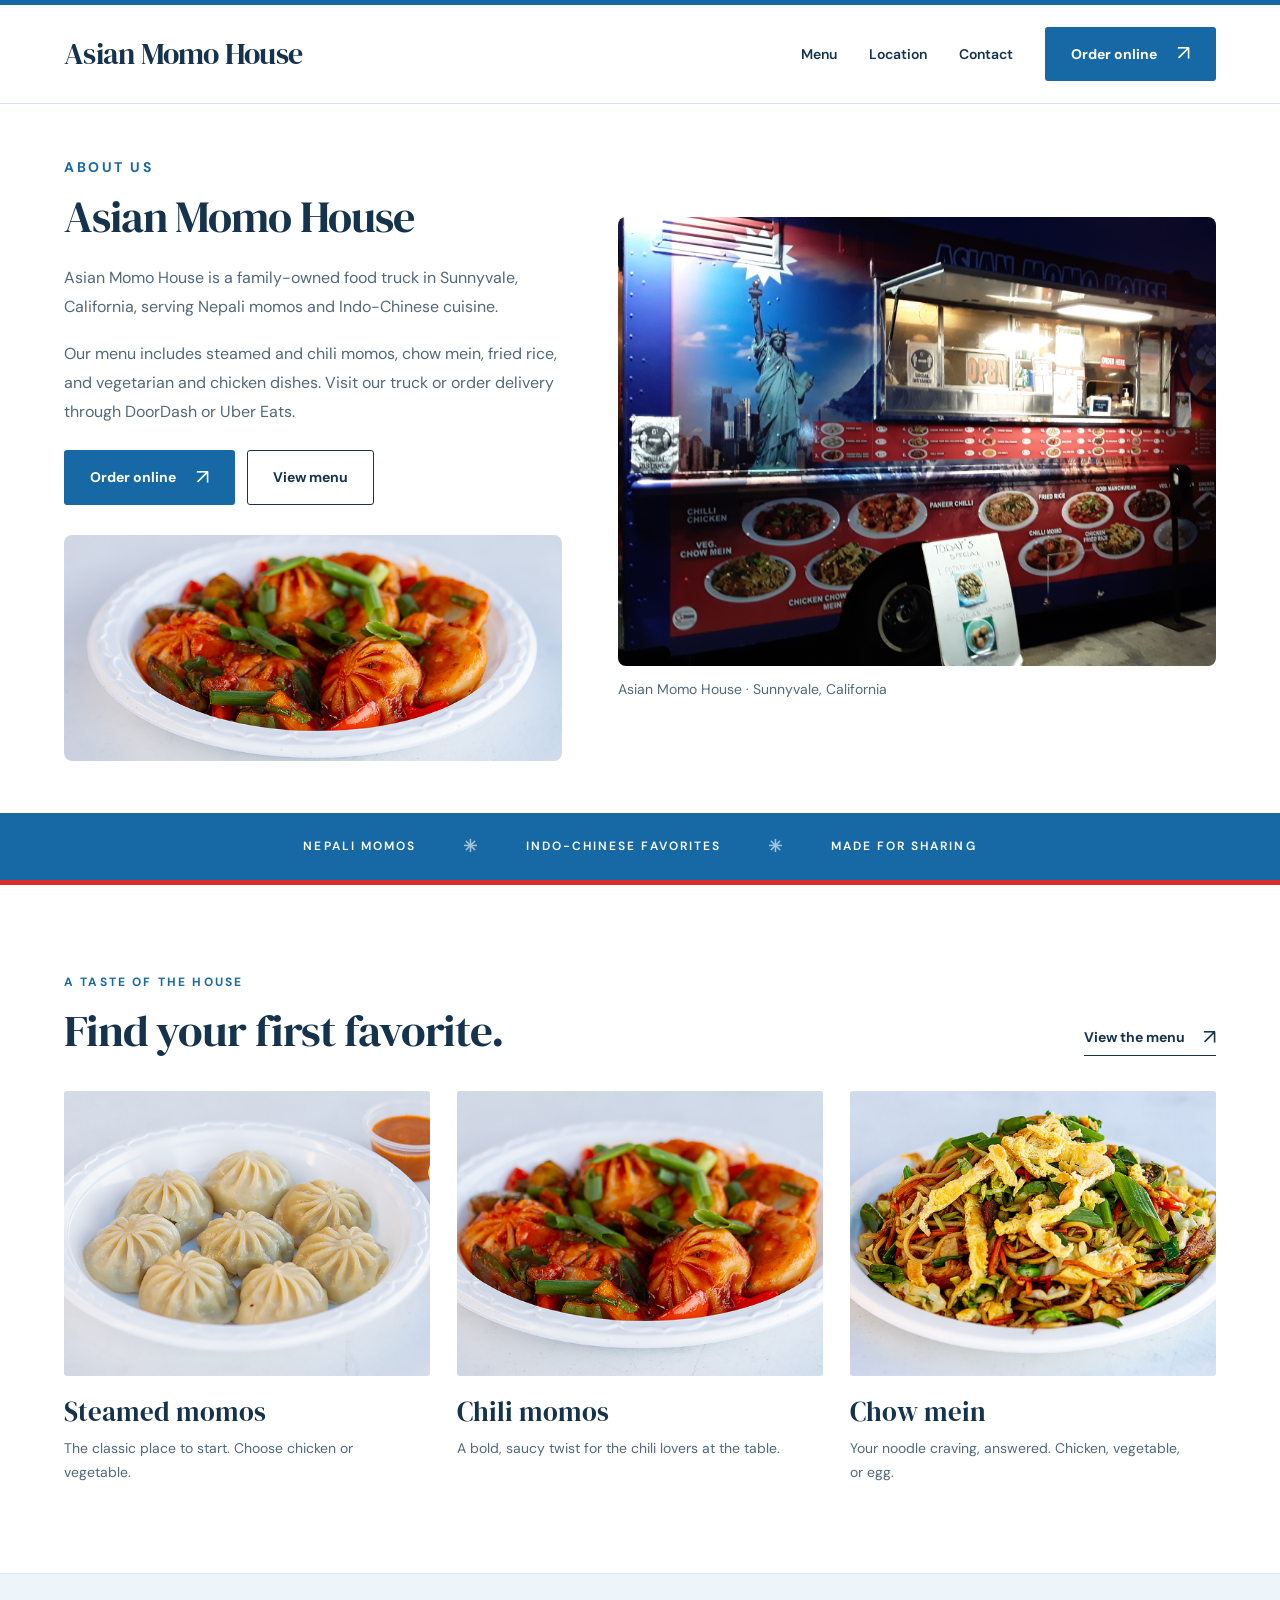
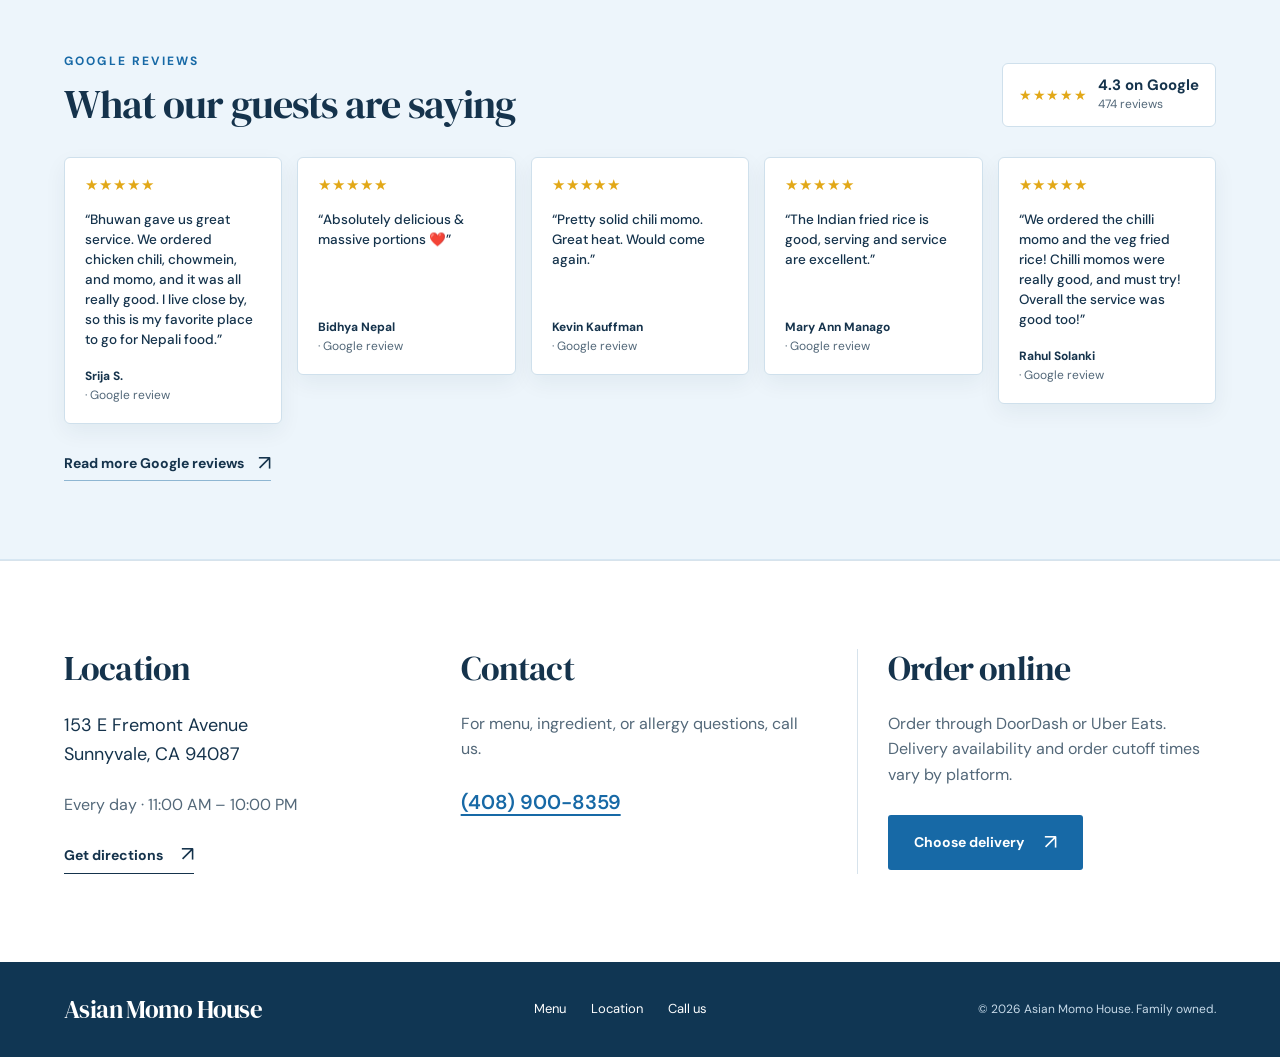
==== index.html @ 465872c1 "Refine review cards and restore wordmark" ====
<!DOCTYPE html><html lang="en"><head><meta charset="utf-8"><meta name="viewport" content="width=device-width, initial-scale=1"><title>Asian Momo House | Momos &amp; Indo-Chinese Food in Sunnyvale</title><meta name="description" content="Family-owned Asian Momo House in Sunnyvale. Explore Nepali momos and Indo-Chinese favorites, view the menu, and order on DoorDash or Uber Eats."><meta name="theme-color" content="#1769a6"><link rel="canonical" href="https://eakraj10.github.io/"><link rel="icon" href="/assets/doordash/merchant-logo.png" type="image/png"><link rel="preconnect" href="https://fonts.googleapis.com"><link rel="preconnect" href="https://fonts.gstatic.com" crossorigin><link rel="stylesheet" href="/styles.css"><meta property="og:title" content="Asian Momo House | Momos &amp; Indo-Chinese Food in Sunnyvale"><meta property="og:description" content="Family-owned Asian Momo House in Sunnyvale. Explore Nepali momos and Indo-Chinese favorites, view the menu, and order on DoorDash or Uber Eats."><meta property="og:type" content="website"><meta property="og:url" content="https://eakraj10.github.io/"><script type="application/ld+json">{"@context": "https://schema.org", "@type": "FoodEstablishment", "name": "Asian Momo House", "url": "https://eakraj10.github.io", "logo": "https://eakraj10.github.io/assets/doordash/merchant-logo.png", "telephone": "+1-408-900-8359", "servesCuisine": ["Nepalese", "Indo-Chinese"], "address": {"@type": "PostalAddress", "streetAddress": "153 E Fremont Ave", "addressLocality": "Sunnyvale", "addressRegion": "CA", "postalCode": "94087", "addressCountry": "US"}, "hasMenu": "https://eakraj10.github.io/menu/", "openingHoursSpecification": {"@type": "OpeningHoursSpecification", "dayOfWeek": ["Monday", "Tuesday", "Wednesday", "Thursday", "Friday", "Saturday", "Sunday"], "opens": "11:00", "closes": "22:00"}}</script></head><body><a class="skip-link" href="#main">Skip to content</a>
    <header class="site-header"><div class="shell header-inner">
      <a class="brand" href="/" aria-label="Asian Momo House home"><span class="brand-name">Asian Momo House</span></a>
      <nav class="nav" aria-label="Main navigation">
        <a href="/menu/" >Menu</a>
        <a href="/#location">Location</a>
        <a href="/#contact">Contact</a>
        <button class="button header-order" type="button" data-order aria-haspopup="dialog">Order online<span class="arrow" aria-hidden="true">↗</span></button>
      </nav>
    </div></header><main id="main">
  <section class="shell hero" aria-labelledby="hero-title">
    <div class="hero-copy"><p class="eyebrow">ABOUT US</p><h1 id="hero-title">Asian Momo House</h1>
      <p class="intro">Asian Momo House is a family-owned food truck in Sunnyvale, California, serving Nepali momos and Indo-Chinese cuisine.</p>
      <p class="intro">Our menu includes steamed and chili momos, chow mein, fried rice, and vegetarian and chicken dishes. Visit our truck or order delivery through DoorDash or Uber Eats.</p>
      <div class="actions"><button class="button " type="button" data-order aria-haspopup="dialog">Order online<span class="arrow" aria-hidden="true">↗</span></button><a class="button button-outline" href="/menu/">View menu</a></div>
      <div class="hero-food-photo"><img src="/assets/doordash/chili-momo.jpg" alt="Asian Momo House chili momos with peppers and green onions" width="1422" height="800"></div>
    </div>
    <figure class="hero-truck"><img src="/assets/asian-momo-house-truck.jpg" alt="Blue and red Asian Momo House food truck with an illuminated service window at night in Sunnyvale" width="3264" height="2448" fetchpriority="high"><figcaption>Asian Momo House · Sunnyvale, California</figcaption></figure>
  </section>
  <div class="ribbon" aria-label="Nepali and Indo-Chinese food"><span>Nepali momos</span><span class="separator" aria-hidden="true">✳</span><span>Indo-Chinese favorites</span><span class="separator" aria-hidden="true">✳</span><span>Made for sharing</span></div>
  <section class="shell section" aria-labelledby="favorites-heading"><div class="section-head"><div><p class="eyebrow">A TASTE OF THE HOUSE</p><h2 id="favorites-heading">Find your first favorite.</h2></div><a href="/menu/" class="text-link">View the menu <span class="arrow" aria-hidden="true">↗</span></a></div>
    <div class="dish-grid">
      <a class="dish" href="/menu/#momos"><div class="dish-photo"><img src="/assets/doordash/chicken-momo.jpg" alt="A plate of steamed chicken momos" width="1422" height="800" loading="lazy"></div><div><h3>Steamed momos</h3><p>The classic place to start. Choose chicken or vegetable.</p></div></a>
      <a class="dish" href="/menu/#momos"><div class="dish-photo"><img src="/assets/doordash/chili-momo.jpg" alt="Chicken chili momos in a red sauce with vegetables" width="1422" height="800" loading="lazy"></div><div><h3>Chili momos</h3><p>A bold, saucy twist for the chili lovers at the table.</p></div></a>
      <a class="dish" href="/menu/#noodles"><div class="dish-photo"><img src="/assets/doordash/chicken-chow-mein.jpg" alt="Asian Momo House chicken chow mein noodles" width="1422" height="800" loading="lazy"></div><div><h3>Chow mein</h3><p>Your noodle craving, answered. Chicken, vegetable, or egg.</p></div></a>
    </div>
  </section>
  <section class="reviews-section" aria-labelledby="reviews-heading">
    <div class="shell">
      <div class="reviews-head">
        <div><p class="eyebrow">GOOGLE REVIEWS</p><h2 id="reviews-heading">What our guests are saying</h2></div>
        <div class="google-rating" aria-label="4.3 out of 5 on Google from 474 reviews"><span class="stars" aria-hidden="true">★★★★★</span><strong>4.3 on Google</strong><span>474 reviews</span></div>
      </div>
      <div class="reviews-grid">
        <article class="review-card"><div class="stars" aria-label="5 out of 5 stars">★★★★★</div><blockquote>“Bhuwan gave us great service. We ordered chicken chili, chowmein, and momo, and it was all really good. I live close by, so this is my favorite place to go for Nepali food.”</blockquote><p class="reviewer">Srija S. <span>· Google review</span></p></article>
        <article class="review-card"><div class="stars" aria-label="5 out of 5 stars">★★★★★</div><blockquote>“Absolutely delicious &amp; massive portions ❤️”</blockquote><p class="reviewer">Bidhya Nepal <span>· Google review</span></p></article>
        <article class="review-card"><div class="stars" aria-label="5 out of 5 stars">★★★★★</div><blockquote>“Pretty solid chili momo. Great heat. Would come again.”</blockquote><p class="reviewer">Kevin Kauffman <span>· Google review</span></p></article>
        <article class="review-card"><div class="stars" aria-label="5 out of 5 stars">★★★★★</div><blockquote>“The Indian fried rice is good, serving and service are excellent.”</blockquote><p class="reviewer">Mary Ann Manago <span>· Google review</span></p></article>
        <article class="review-card"><div class="stars" aria-label="5 out of 5 stars">★★★★★</div><blockquote>“We ordered the chilli momo and the veg fried rice! Chilli momos were really good, and must try! Overall the service was good too!”</blockquote><p class="reviewer">Rahul Solanki <span>· Google review</span></p></article>
      </div>
      <a class="reviews-link" href="https://www.google.com/search?q=Asian+Momo+House+Sunnyvale+reviews" target="_blank" rel="noopener noreferrer">Read more Google reviews <span class="arrow" aria-hidden="true">↗</span></a>
    </div>
  </section>
  <section class="shell section visit" id="visit" aria-label="Visit and contact Asian Momo House">
    <div id="location"><h2>Location</h2><address>153 E Fremont Avenue<br>Sunnyvale, CA 94087</address><p>Every day · 11:00 AM – 10:00 PM</p><a class="text-link" href="https://www.google.com/maps/search/?api=1&query=Asian+Momo+House+153+E+Fremont+Ave+Sunnyvale+CA+94087" target="_blank" rel="noopener noreferrer">Get directions <span class="arrow" aria-hidden="true">↗</span></a></div>
    <div id="contact" class="contact-block"><h2>Contact</h2><p>For menu, ingredient, or allergy questions, call us.</p><a class="contact-phone" href="tel:+14089008359">(408) 900-8359</a></div>
    <div class="order-block" id="order-online"><h2>Order online</h2><p>Order through DoorDash or Uber Eats. Delivery availability and order cutoff times vary by platform.</p><button class="button " type="button" data-order aria-haspopup="dialog">Choose delivery<span class="arrow" aria-hidden="true">↗</span></button></div>
  </section>
</main><footer class="footer"><div class="shell footer-inner"><a class="brand" href="/" aria-label="Asian Momo House home"><span class="brand-name">Asian Momo House</span></a><nav class="footer-links" aria-label="Footer"><a href="/menu/">Menu</a><a href="/#location">Location</a><a href="tel:+14089008359">Call us</a></nav><p>© 2026 Asian Momo House. Family owned.</p></div></footer>
    <dialog class="modal" id="order-dialog" aria-labelledby="order-title" aria-describedby="order-description">
      <button class="modal-close" data-close type="button" aria-label="Close ordering options">×</button>
      <p class="eyebrow">ASIAN MOMO HOUSE · SUNNYVALE</p><h2 id="order-title">Order online</h2>
      <p id="order-description">Choose your delivery partner to browse prices and place your order.</p>
      <a class="provider doordash" href="https://www.doordash.com/en/store/asian-momo-house-sunnyvale-678480/" target="_blank" rel="noopener noreferrer" aria-label="Order Asian Momo House on DoorDash, opens in a new tab"><span>DoorDash</span><span class="arrow" aria-hidden="true">↗</span></a>
      <a class="provider uber" href="https://www.ubereats.com/store/asian-momo-house/AxZU5n6cRjyCv6NvXXw7lw" target="_blank" rel="noopener noreferrer" aria-label="Order Asian Momo House on Uber Eats, opens in a new tab"><span>Uber <span class="eats">Eats</span></span><span class="arrow" aria-hidden="true">↗</span></a>
      <p class="modal-note">Delivery area, hours, prices, and availability are set on each platform. Opens in a new tab.</p>
    </dialog>
    <noscript><p class="nojs-order">Order directly on <a href="https://www.doordash.com/en/store/asian-momo-house-sunnyvale-678480/">DoorDash</a> or <a href="https://www.ubereats.com/store/asian-momo-house/AxZU5n6cRjyCv6NvXXw7lw">Uber Eats</a>.</p></noscript><script src="/site.js" defer></script></body></html>
---- styles.css ----
@import url('https://fonts.googleapis.com/css2?family=DM+Sans:wght@400;500;600;700&family=DM+Serif+Display:ital@0;1&display=swap');
:root{--paper:#ffffff;--ink:#15334c;--muted:#536879;--red:#1769a6;--red-dark:#104b7a;--line:#d7e3ec;--cream:#edf5fb;--accent:#d92d2b;--display:'DM Serif Display',Georgia,serif;--body:'DM Sans',Arial,sans-serif;color-scheme:light}*{box-sizing:border-box}html{scroll-behavior:smooth;scroll-padding-top:110px}body{margin:0;background:var(--paper);color:var(--ink);font-family:var(--body);font-size:16px;line-height:1.6}button,a{-webkit-tap-highlight-color:transparent}a{color:inherit;text-decoration:none}button{font:inherit;cursor:pointer}img{display:block;width:100%;height:100%;object-fit:cover}button:focus-visible,a:focus-visible{outline:3px solid #f0443e;outline-offset:5px}::selection{background:#cee8fc;color:var(--ink)}.skip-link{position:fixed;left:16px;top:-100px;z-index:100;background:var(--paper);padding:12px}.skip-link:focus{top:12px}.shell{max-width:1320px;margin:auto;padding:0 64px}.site-header{position:sticky;top:0;z-index:20;background:rgba(255,255,255,.98);border-bottom:1px solid var(--line)}.header-inner{height:98px;display:flex;align-items:center;justify-content:space-between;gap:32px}.brand{display:flex;flex-direction:column;line-height:1.05;flex-shrink:0}.brand-top{font-size:13px;font-weight:700;letter-spacing:.3em;color:var(--red)}.brand-bottom{font-family:var(--display);font-size:29px;letter-spacing:-.035em;margin-top:5px}.nav{display:flex;align-items:center;gap:32px;font-size:14px;font-weight:600}.nav a{padding:8px 0}.nav a[aria-current=page]{color:var(--red);border-bottom:1px solid var(--red)}.button{display:inline-flex;align-items:center;justify-content:center;gap:20px;border:1px solid transparent;padding:15px 25px;min-height:52px;background:var(--red);color:#fff;border-radius:3px;font-size:14px;font-weight:700;transition:background .2s,transform .2s;white-space:nowrap}.button:hover{background:var(--red-dark);transform:translateY(-1px)}.button-outline{background:transparent;border-color:var(--ink);color:var(--ink)}.button-outline:hover{background:var(--ink);color:#fff}.arrow{font-size:21px;font-weight:400;line-height:1}.eyebrow{text-transform:uppercase;font-size:12px;font-weight:700;letter-spacing:.18em;color:var(--red);margin:0 0 22px}.hero{display:grid;grid-template-columns:1fr 1.05fr;min-height:660px;gap:55px;padding-top:55px;padding-bottom:55px;align-items:center}.hero-copy{padding:25px 0}.hero h1{font-family:var(--display);font-size:clamp(52px,5.6vw,79px);line-height:1.06;font-weight:400;letter-spacing:-.035em;margin:0 0 28px}.hero h1 em{color:var(--accent);font-weight:400}.intro{color:var(--muted);max-width:390px;font-size:17px;line-height:1.8;margin:0 0 30px}.actions{display:flex;gap:12px;flex-wrap:wrap}.hero-note{margin-top:35px;font-size:13px;letter-spacing:.015em;color:var(--muted);display:flex;gap:14px;align-items:center}.hero-note:before{content:'';height:1px;width:34px;background:var(--red)}.hero-image{height:555px;position:relative;border-radius:130px 3px 3px 3px;overflow:hidden;background:#e8f0f7}.hero-image img{object-position:center}.photo-caption{position:absolute;bottom:0;left:0;right:0;color:white;padding:60px 30px 25px;background:linear-gradient(transparent,rgba(0,0,0,.7));display:flex;align-items:end;justify-content:space-between}.photo-caption span:first-child{font-family:var(--display);font-size:25px}.photo-caption span:last-child{font-size:11px;letter-spacing:.13em;text-transform:uppercase}.ribbon{background:var(--red);color:var(--paper);display:flex;justify-content:center;gap:47px;align-items:center;padding:20px 30px;font-size:12px;font-weight:600;text-transform:uppercase;letter-spacing:.17em}.ribbon .separator{opacity:.6;font-size:17px}.section{padding-top:88px;padding-bottom:88px}.section-head{display:flex;justify-content:space-between;align-items:end;gap:25px;margin-bottom:35px}.section-head .eyebrow{margin-bottom:12px}h2{font-family:var(--display);font-size:45px;line-height:1.15;font-weight:400;letter-spacing:-.025em;margin:0}.text-link{font-size:14px;font-weight:700;display:inline-flex;align-items:center;gap:18px;border-bottom:1px solid var(--ink);padding-bottom:7px;white-space:nowrap}.dish-grid{display:grid;grid-template-columns:repeat(3,1fr);gap:27px}.dish-photo{height:285px;background:var(--cream);border-radius:3px;overflow:hidden}.dish-photo img{transition:transform .4s}.dish:hover .dish-photo img{transform:scale(1.035)}.dish h3{font-family:var(--display);font-size:27px;font-weight:400;margin:20px 0 7px;line-height:1.2}.dish p{font-size:14px;color:var(--muted);line-height:1.75;margin:0;max-width:330px}.about-strip{background:var(--cream);border-top:1px solid var(--line);border-bottom:1px solid var(--line)}.about-inner{display:grid;grid-template-columns:1fr 1fr;gap:100px;align-items:center;padding-top:66px;padding-bottom:66px}.about-inner h2{max-width:450px}.about-inner p{color:var(--muted);font-size:17px;line-height:1.9;margin:0}.visit{display:grid;grid-template-columns:1fr 1fr;gap:100px}.visit h2{margin-bottom:25px}.visit p{color:var(--muted);margin:0 0 24px}.visit address{font-style:normal;font-size:22px;line-height:1.65;margin-bottom:22px}.order-block{border-left:1px solid var(--line);padding-left:70px}.order-block .button{margin-top:4px}.footer{border-top:1px solid var(--line);padding-top:35px;padding-bottom:35px}.footer-inner{display:flex;justify-content:space-between;align-items:center;gap:20px}.footer p{font-size:12px;color:var(--muted);margin:0}.footer-links{display:flex;gap:25px;font-size:13px}.menu-intro{padding-top:70px;padding-bottom:38px}.menu-intro h1{font-family:var(--display);font-size:70px;font-weight:400;line-height:1.08;letter-spacing:-.035em;margin:0 0 22px}.menu-intro p:last-child{color:var(--muted);max-width:600px;margin-bottom:0}.menu-jump{display:flex;gap:28px;padding:22px 0;border-top:1px solid var(--line);border-bottom:1px solid var(--line);font-size:14px;font-weight:600;overflow-x:auto}.menu-jump a{white-space:nowrap}.menu-jump a:hover{color:var(--red)}.menu-section{padding:48px 0}.menu-section+.menu-section{border-top:1px solid var(--line)}.menu-section-header{display:flex;gap:20px;align-items:baseline;margin-bottom:26px}.menu-section-header span{font-size:12px;letter-spacing:.08em;color:var(--red)}.menu-section h2{font-size:36px}.menu-items{display:grid;grid-template-columns:1fr 1fr;column-gap:40px;row-gap:0}.menu-item{border-bottom:1px solid var(--line);padding:20px 0}.menu-item h3{font-size:18px;line-height:1.45;font-weight:600;margin:0 0 7px}.menu-item p{margin:0;color:var(--muted);font-size:14px;line-height:1.7}.menu-bottom{background:var(--cream);padding:38px;margin-top:24px;margin-bottom:70px;display:flex;align-items:center;justify-content:space-between;gap:24px}.menu-bottom p{color:var(--muted);font-size:14px;max-width:640px;margin:0}.modal{width:min(510px,calc(100% - 32px));border:0;border-radius:8px;padding:44px;background:var(--paper);box-shadow:0 25px 90px #0005;color:var(--ink)}.modal::backdrop{background:#171511ab;backdrop-filter:blur(4px)}.modal h2{font-size:37px;margin:10px 0 14px}.modal p{color:var(--muted);font-size:15px;margin:0 0 24px}.modal .eyebrow{font-size:11px;color:var(--red);margin-bottom:12px}.modal-close{position:absolute;right:16px;top:12px;background:none;border:0;width:36px;height:36px;font-size:28px;line-height:1;color:var(--muted)}.provider{padding:19px 22px;display:flex;align-items:center;justify-content:space-between;border-radius:4px;margin-top:12px;font-size:22px;font-weight:700;line-height:1.3;min-height:73px;transition:transform .2s}.provider:hover{transform:translateY(-2px)}.doordash{background:#e93023;color:#fff}.uber{background:#151515;color:#fff}.uber .eats{color:#63c686}.modal .modal-note{font-size:12px;margin:24px 0 0}.nojs-order{margin:12px;color:var(--red);text-align:center}.mobile-order{display:none}@media(min-width:1500px){.shell{max-width:1450px}.hero{gap:80px}}@media(max-width:1050px){.shell{padding-left:36px;padding-right:36px}.hero{gap:30px;min-height:590px}.hero h1{font-size:60px}.hero-image{height:510px}.nav{gap:23px}.dish-photo{height:235px}.about-inner,.visit{gap:45px}.order-block{padding-left:42px}.ribbon{gap:25px;font-size:11px}}@media(max-width:760px){.shell{padding-left:22px;padding-right:22px}.header-inner{height:82px;gap:16px}.brand-top{font-size:10px}.brand-bottom{font-size:23px}.nav{gap:20px;font-size:14px}.nav .home-nav,.nav .visit-nav{display:none}.header-order{padding:12px 17px;min-height:44px;font-size:12px}.header-order .arrow{display:none}.hero{grid-template-columns:1fr;padding-top:42px;padding-bottom:26px;gap:24px;min-height:auto}.hero-copy{padding:0}.hero .eyebrow{font-size:11px;margin-bottom:19px}.hero h1{font-size:57px;max-width:520px;margin-bottom:23px}.intro{font-size:16px;margin-bottom:26px;max-width:480px}.hero-note{margin-top:23px;font-size:12px}.hero-image{height:390px;border-top-left-radius:90px}.photo-caption{padding:50px 23px 20px}.ribbon{gap:15px;padding:17px 16px;font-size:10px;letter-spacing:.1em;flex-wrap:wrap}.ribbon .separator{font-size:12px}.section{padding-top:55px;padding-bottom:55px}h2{font-size:37px}.section-head{align-items:start;flex-direction:column;gap:20px}.section-head .eyebrow{font-size:11px}.dish-grid{grid-template-columns:1fr;gap:32px}.dish{display:grid;grid-template-columns:135px 1fr;gap:20px;align-items:center}.dish-photo{height:145px}.dish h3{font-size:24px;margin:0 0 9px}.dish p{font-size:13px}.about-inner,.visit{grid-template-columns:1fr;gap:27px}.about-inner{padding-top:47px;padding-bottom:47px}.about-inner p{font-size:16px}.order-block{border-left:0;border-top:1px solid var(--line);padding-left:0;padding-top:35px}.visit address{font-size:20px}.footer-inner{align-items:start;flex-wrap:wrap}.footer-links{gap:22px}.menu-intro{padding-top:43px;padding-bottom:28px}.menu-intro h1{font-size:57px}.menu-jump{gap:25px}.menu-items{grid-template-columns:1fr}.menu-section{padding:34px 0}.menu-section h2{font-size:31px}.menu-section-header{margin-bottom:13px}.menu-bottom{padding:26px;flex-direction:column;align-items:start;margin-bottom:44px}.modal{padding:35px 25px}.modal h2{font-size:34px}}@media(max-width:380px){.header-inner{gap:10px}.nav{gap:12px}.brand-bottom{font-size:21px}.header-order{padding:10px 12px}.hero h1{font-size:51px}.ribbon{gap:10px}.ribbon span:last-child{display:none}.dish{grid-template-columns:110px 1fr;gap:16px}.dish-photo{height:130px}}@media(prefers-reduced-motion:reduce){html{scroll-behavior:auto}*,*:before,*:after{transition:none!important}}

/* Brand wordmark */
.site-header{border-top:5px solid var(--red)}
.brand{display:inline-flex;align-items:center;width:auto;height:auto;overflow:visible;background:transparent;flex-shrink:0}
.brand-name{font-family:var(--display);font-size:30px;line-height:1;letter-spacing:-.025em;color:var(--ink);white-space:nowrap}
.hero-image{border-radius:40px 4px 4px 4px;box-shadow:12px 12px 0 #e4f0f9}
.hero-image>img{object-position:45% center}
.ribbon{border-bottom:5px solid var(--accent)}
.footer{background:#103653;color:#fff;border-top:0}
.footer .brand{border-radius:3px}
.footer p{color:#c6d9e8}
.menu-intro{position:relative}
.menu-intro:before{content:'';display:block;width:54px;height:5px;background:var(--accent);margin-bottom:22px}
.menu-items{column-gap:34px}
.menu-item{display:flex;align-items:center;gap:18px;min-height:150px;padding:20px 0}
.menu-item-photo{width:126px;height:108px;object-fit:cover;border-radius:5px;flex-shrink:0}
.menu-item-copy{flex:1;min-width:0}
.menu-item-top{display:flex;justify-content:space-between;gap:12px;align-items:baseline}
.menu-item h3{font-size:16px;line-height:1.5}
.menu-price{font-size:15px;font-weight:700;white-space:nowrap;color:var(--red)}
.menu-item p{font-size:13px}
.menu-source{display:block;font-size:12px;margin-top:3px;color:var(--muted)}
.menu-item-action{display:inline-block;margin-top:8px;padding:0;background:none;border:0;border-bottom:1px solid #a9c4da;color:var(--red);font-size:13px;font-weight:600}
.menu-item-action:hover{color:var(--red-dark);border-color:var(--red-dark)}
.menu-section-trays .menu-item,.menu-section-drinks .menu-item{min-height:108px}
.menu-pricing-note{font-size:13px!important;margin-top:14px!important;max-width:780px!important}
.menu-pricing-note a{text-decoration:underline;text-underline-offset:3px}
@media(max-width:1050px){.menu-item-photo{width:105px;height:100px}.menu-item-top{display:block}.menu-price{display:block}}
@media(max-width:760px){.brand{width:150px;height:46px}.brand-logo{width:150px;height:150px}.header-inner{gap:12px}.hero-image{box-shadow:7px 7px 0 #e4f0f9}.menu-item-photo{width:112px;height:108px}.menu-item{gap:16px;min-height:140px}.menu-item-top{display:flex}.menu-item h3{font-size:15px}.menu-price{font-size:14px}.menu-items{column-gap:0}.menu-jump{font-size:13px}.footer .brand{width:180px;height:48px}.footer .brand-logo{width:180px;height:180px}}
@media(max-width:380px){.brand{width:130px}.brand-logo{width:130px;height:130px}.menu-item-photo{width:94px;height:100px}.menu-item-top{display:block}}

/* About section: independent photographs keep the entire truck visible. */
.hero{grid-template-columns:1fr 1.2fr;gap:56px;align-items:center;min-height:0;padding-top:52px;padding-bottom:52px}
.hero-copy{padding:0;min-width:0}
.hero .eyebrow{font-size:14px;margin-bottom:14px}
.hero h1{font-size:clamp(34px,3.4vw,48px);line-height:1.15;letter-spacing:-.025em;margin-bottom:22px}
.hero .intro{max-width:520px;font-size:16px;line-height:1.8;margin-bottom:18px}
.hero .actions{margin-top:24px}
.hero-truck{margin:0;min-width:0}
.hero-truck img{height:auto;object-fit:contain;border-radius:8px;width:100%}
.hero-truck figcaption{font-size:14px;color:var(--muted);padding-top:12px}
.hero-food-photo{width:100%;margin-top:30px;overflow:hidden;border-radius:8px}
.hero-food-photo img{width:100%;height:auto;aspect-ratio:2.2;object-fit:cover;object-position:center 55%}
.visit{grid-template-columns:1fr 1fr 1fr;gap:38px;border-top:1px solid var(--line)}
.visit h2{font-size:34px;margin-bottom:22px}
.visit address{font-size:18px}
.contact-phone{font-size:20px;font-weight:600;color:var(--red);text-decoration:underline;text-underline-offset:5px}
.order-block{padding-left:30px}
.reviews-section{background:#edf5fb;color:var(--ink);padding:78px 0;border-top:1px solid #d7e7f3;border-bottom:1px solid #d7e7f3}
.reviews-section .eyebrow{color:var(--red);margin-bottom:10px}
.reviews-head{display:flex;justify-content:space-between;align-items:end;gap:40px;margin-bottom:30px}
.reviews-head h2{max-width:580px;font-size:40px}
.google-rating{display:grid;grid-template-columns:auto auto;gap:1px 10px;align-items:center;padding:12px 16px;background:#fff;border:1px solid #cfe0ec;border-radius:6px;text-align:left}
.google-rating .stars{grid-row:1 / 3;font-size:14px}
.google-rating strong{font-size:15px;line-height:1.2}
.google-rating>span:last-child{font-size:12px;color:var(--muted)}
.stars{color:#e2a818;letter-spacing:.06em;font-size:15px;line-height:1}
.reviews-grid{display:grid;grid-template-columns:repeat(5,minmax(0,1fr));gap:15px}
.review-card,.review-card:nth-child(4){grid-column:auto;display:flex;flex-direction:column;aspect-ratio:1;margin:0;padding:20px;background:#fff;color:var(--ink);border:1px solid #cfe0ec;border-radius:6px;box-shadow:0 8px 22px rgba(21,51,76,.06)}
.review-card blockquote{font-family:var(--body);font-size:13.5px;font-weight:500;line-height:1.48;margin:17px 0 18px}
.reviewer{font-size:12px;font-weight:700;line-height:1.35;margin:auto 0 0}
.reviewer span{display:block;margin-top:3px;font-weight:400;color:var(--muted)}
.reviews-link{display:inline-flex;align-items:center;gap:14px;border-bottom:1px solid #8eb6d2;padding-bottom:6px;margin-top:28px;font-size:14px;font-weight:700}
.footer .brand{width:auto;height:auto;background:transparent}
.footer .brand-name{color:#fff;font-size:25px}
@media(max-width:1050px){.hero{gap:32px}.nav{gap:20px}.visit{gap:26px}.order-block{padding-left:24px}.reviews-grid{grid-template-columns:repeat(3,minmax(0,1fr))}.review-card,.review-card:nth-child(4),.review-card:last-child{grid-column:auto;min-height:0}}
@media(max-width:760px){
  html{scroll-padding-top:145px}
  .header-inner{height:auto;min-height:120px;flex-direction:column;gap:4px;padding-top:10px;padding-bottom:10px}
  .nav{width:100%;justify-content:space-between;gap:12px;font-size:14px}
  .nav a{min-height:44px;display:inline-flex;align-items:center}
  .header-order{font-size:14px;padding:10px 14px}
  .hero{grid-template-columns:1fr;gap:32px;padding-top:34px;padding-bottom:34px}
  .hero h1{font-size:37px}
  .hero-food-photo{margin-top:26px;max-width:520px}
  .visit{grid-template-columns:1fr;gap:32px}
  .contact-block,.order-block{border-top:1px solid var(--line);padding:30px 0 0;border-left:0}
  .brand{width:auto;height:auto}
  .brand-name{font-size:25px}
  .footer .brand{width:auto;height:auto}
  .footer .brand-name{font-size:23px}
  .reviews-section{padding:58px 0}
  .reviews-head{align-items:start;flex-direction:column;gap:22px;margin-bottom:28px}
  .reviews-head h2{font-size:34px}
  .google-rating{text-align:left}
  .reviews-grid{display:flex;gap:14px;overflow-x:auto;padding:2px 2px 15px;scroll-snap-type:x mandatory;scrollbar-width:thin}
  .review-card,.review-card:nth-child(4),.review-card:last-child{flex:0 0 min(78vw,280px);aspect-ratio:1;min-height:0;padding:21px;scroll-snap-align:start}
  .review-card blockquote{font-size:14px}
}
@media(max-width:380px){.nav{gap:9px}.header-order{padding:10px}.hero h1{font-size:33px}.brand{width:auto}.brand-name{font-size:22px}}
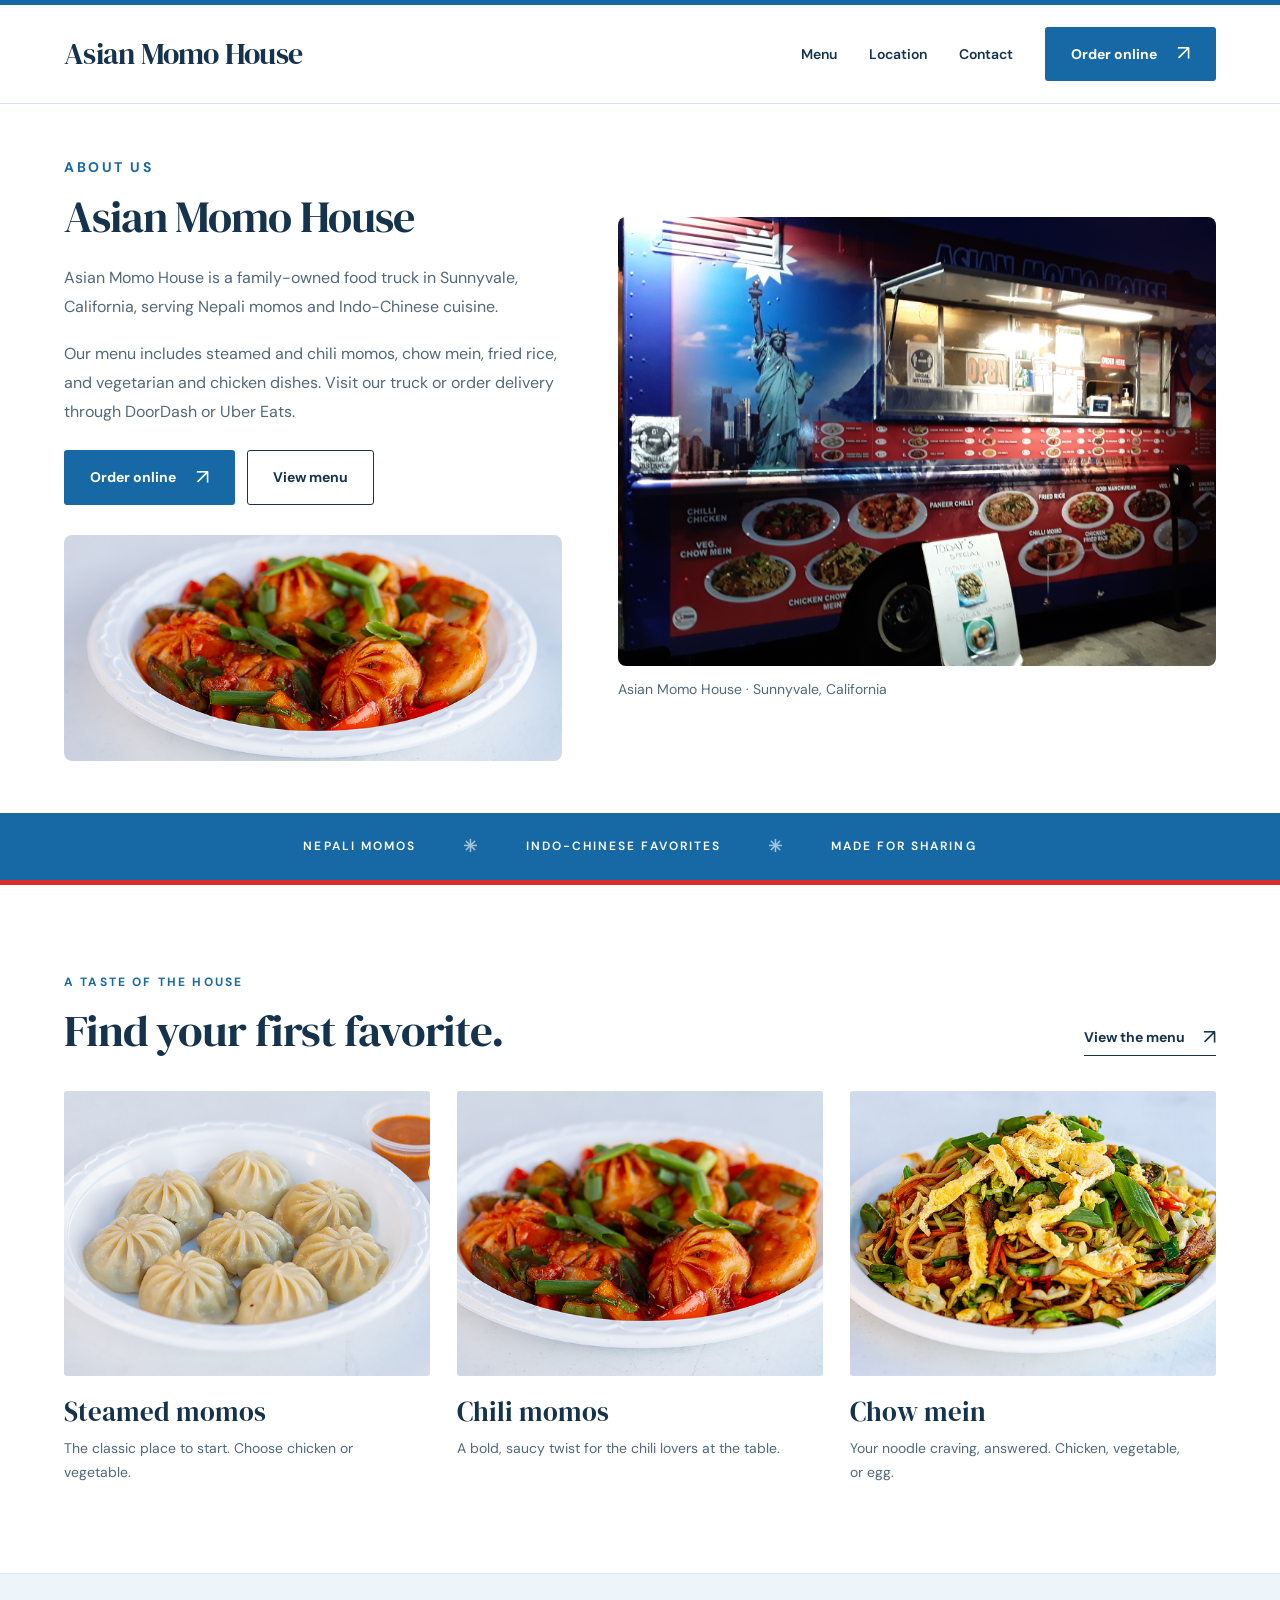
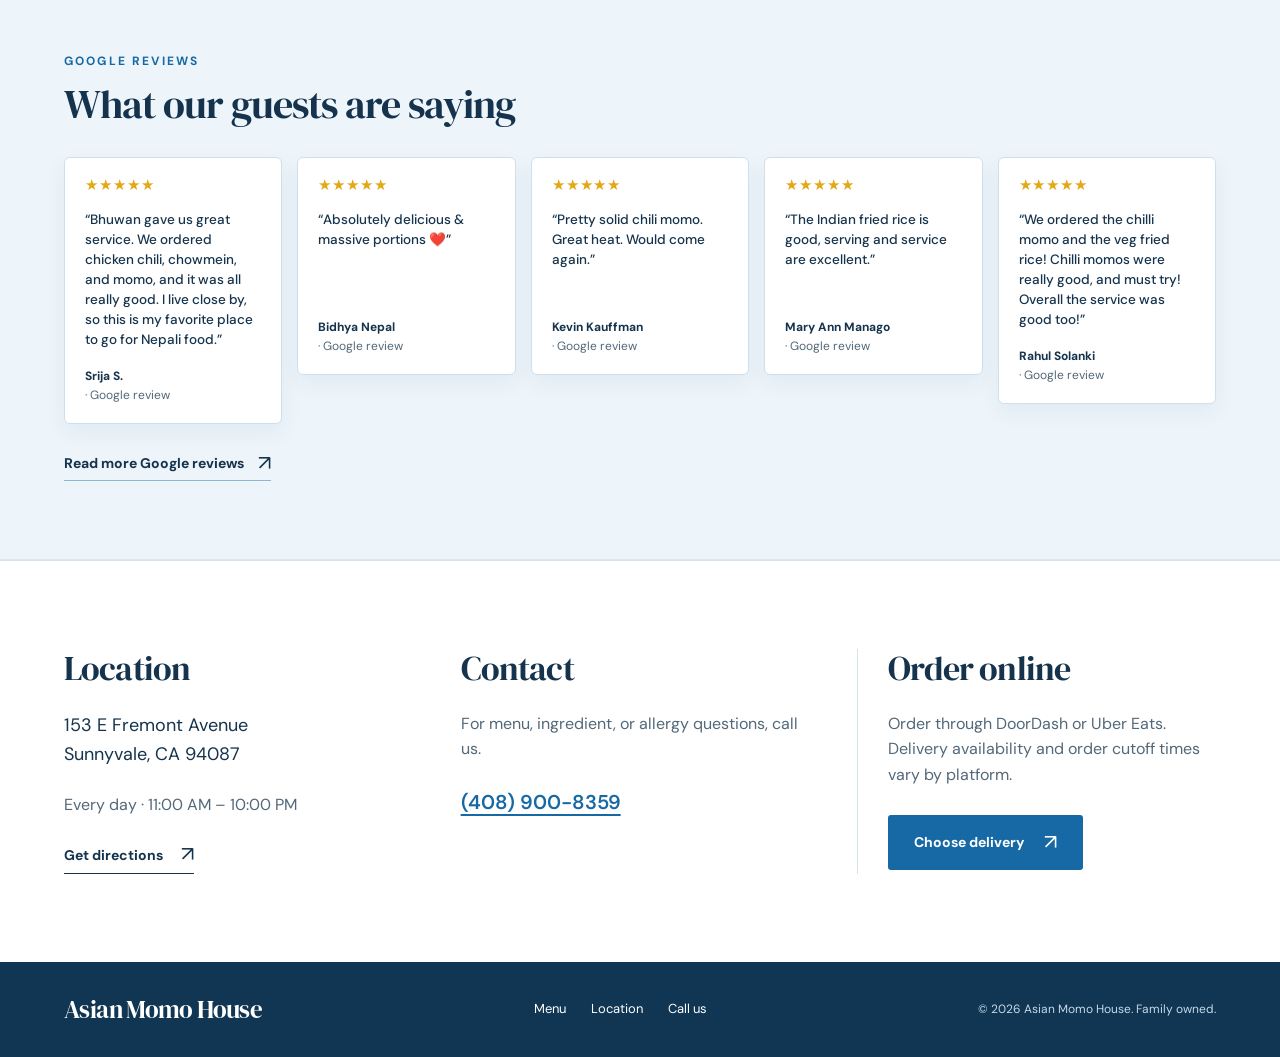
==== commit fa457e62: "Remove aggregate rating from reviews section" ====
--- a/index.html
+++ b/index.html
@@ -29,7 +29,6 @@
     <div class="shell">
       <div class="reviews-head">
         <div><p class="eyebrow">GOOGLE REVIEWS</p><h2 id="reviews-heading">What our guests are saying</h2></div>
-        <div class="google-rating" aria-label="4.3 out of 5 on Google from 474 reviews"><span class="stars" aria-hidden="true">★★★★★</span><strong>4.3 on Google</strong><span>474 reviews</span></div>
       </div>
       <div class="reviews-grid">
         <article class="review-card"><div class="stars" aria-label="5 out of 5 stars">★★★★★</div><blockquote>“Bhuwan gave us great service. We ordered chicken chili, chowmein, and momo, and it was all really good. I live close by, so this is my favorite place to go for Nepali food.”</blockquote><p class="reviewer">Srija S. <span>· Google review</span></p></article>
--- a/styles.css
+++ b/styles.css
@@ -50,12 +50,8 @@
 .order-block{padding-left:30px}
 .reviews-section{background:#edf5fb;color:var(--ink);padding:78px 0;border-top:1px solid #d7e7f3;border-bottom:1px solid #d7e7f3}
 .reviews-section .eyebrow{color:var(--red);margin-bottom:10px}
-.reviews-head{display:flex;justify-content:space-between;align-items:end;gap:40px;margin-bottom:30px}
+.reviews-head{margin-bottom:30px}
 .reviews-head h2{max-width:580px;font-size:40px}
-.google-rating{display:grid;grid-template-columns:auto auto;gap:1px 10px;align-items:center;padding:12px 16px;background:#fff;border:1px solid #cfe0ec;border-radius:6px;text-align:left}
-.google-rating .stars{grid-row:1 / 3;font-size:14px}
-.google-rating strong{font-size:15px;line-height:1.2}
-.google-rating>span:last-child{font-size:12px;color:var(--muted)}
 .stars{color:#e2a818;letter-spacing:.06em;font-size:15px;line-height:1}
 .reviews-grid{display:grid;grid-template-columns:repeat(5,minmax(0,1fr));gap:15px}
 .review-card,.review-card:nth-child(4){grid-column:auto;display:flex;flex-direction:column;aspect-ratio:1;margin:0;padding:20px;background:#fff;color:var(--ink);border:1px solid #cfe0ec;border-radius:6px;box-shadow:0 8px 22px rgba(21,51,76,.06)}
@@ -82,9 +78,8 @@
   .footer .brand{width:auto;height:auto}
   .footer .brand-name{font-size:23px}
   .reviews-section{padding:58px 0}
-  .reviews-head{align-items:start;flex-direction:column;gap:22px;margin-bottom:28px}
+  .reviews-head{margin-bottom:28px}
   .reviews-head h2{font-size:34px}
-  .google-rating{text-align:left}
   .reviews-grid{display:flex;gap:14px;overflow-x:auto;padding:2px 2px 15px;scroll-snap-type:x mandatory;scrollbar-width:thin}
   .review-card,.review-card:nth-child(4),.review-card:last-child{flex:0 0 min(78vw,280px);aspect-ratio:1;min-height:0;padding:21px;scroll-snap-align:start}
   .review-card blockquote{font-size:14px}
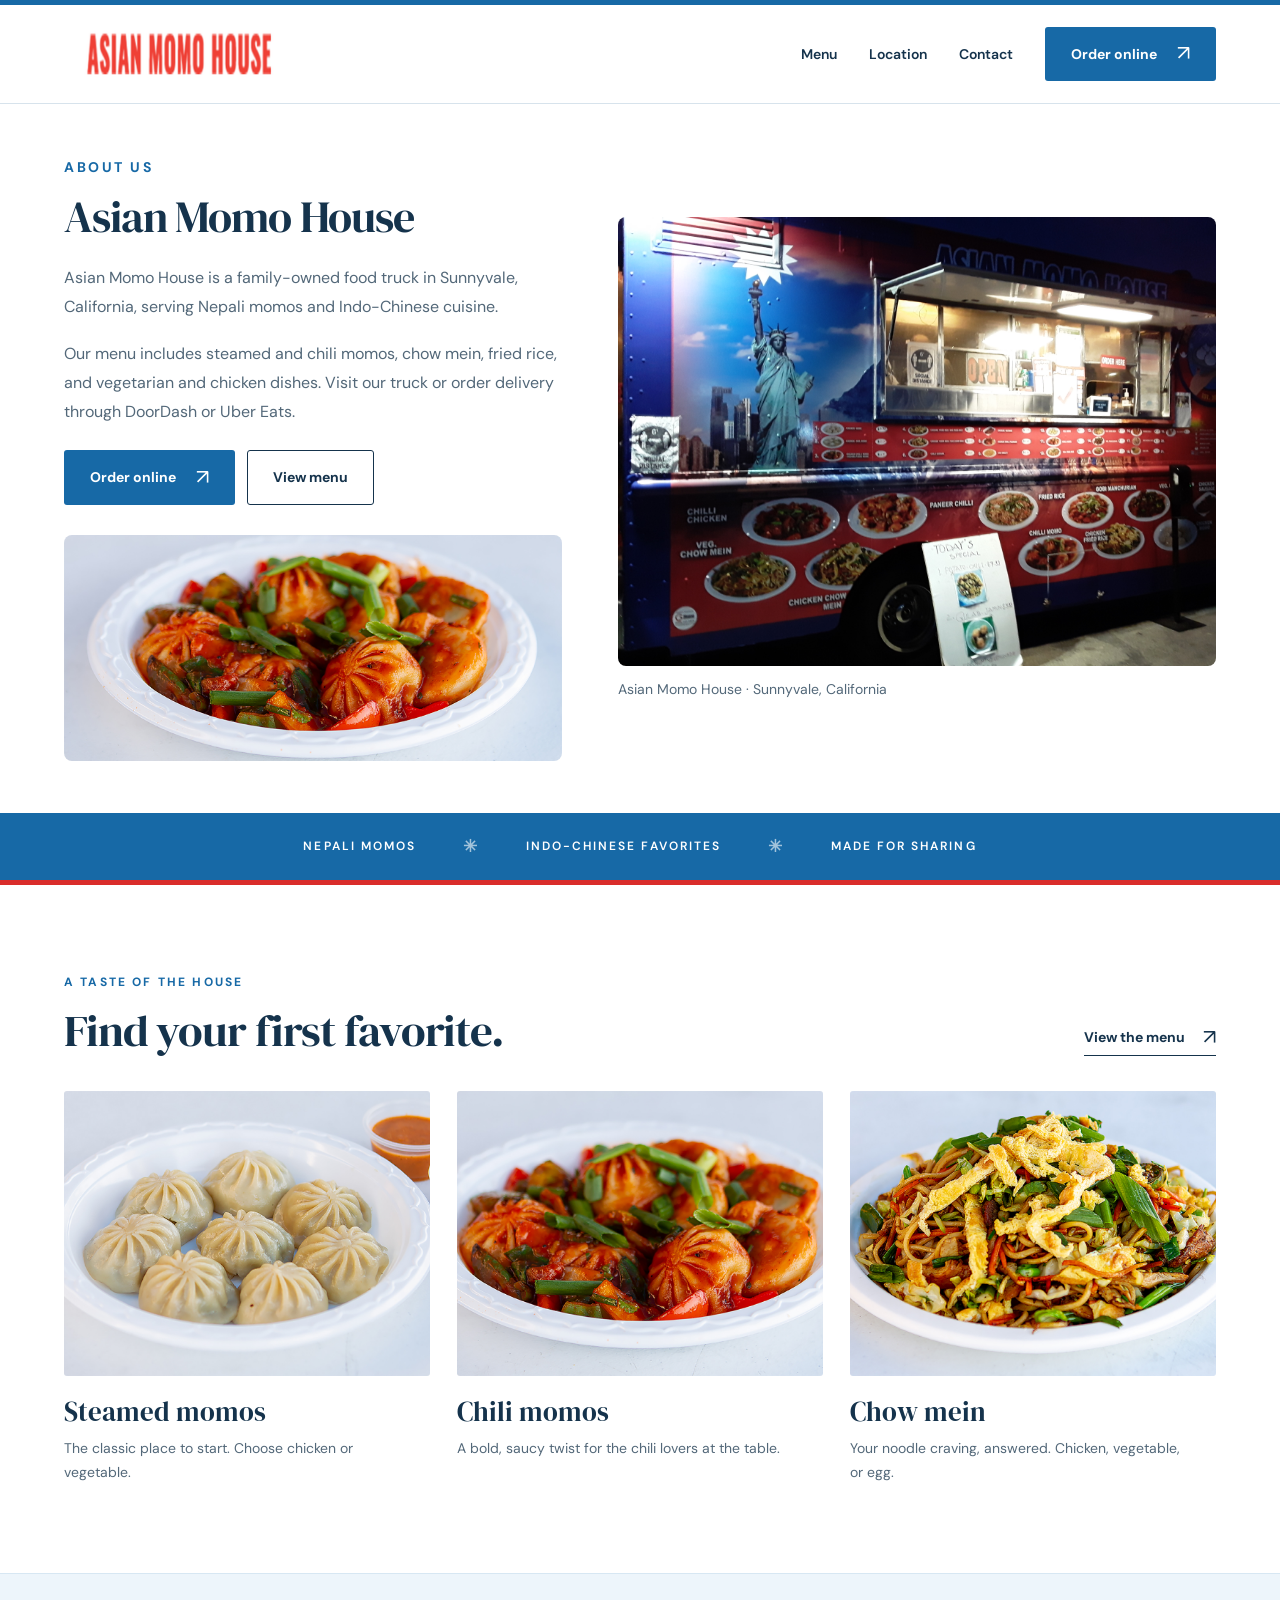
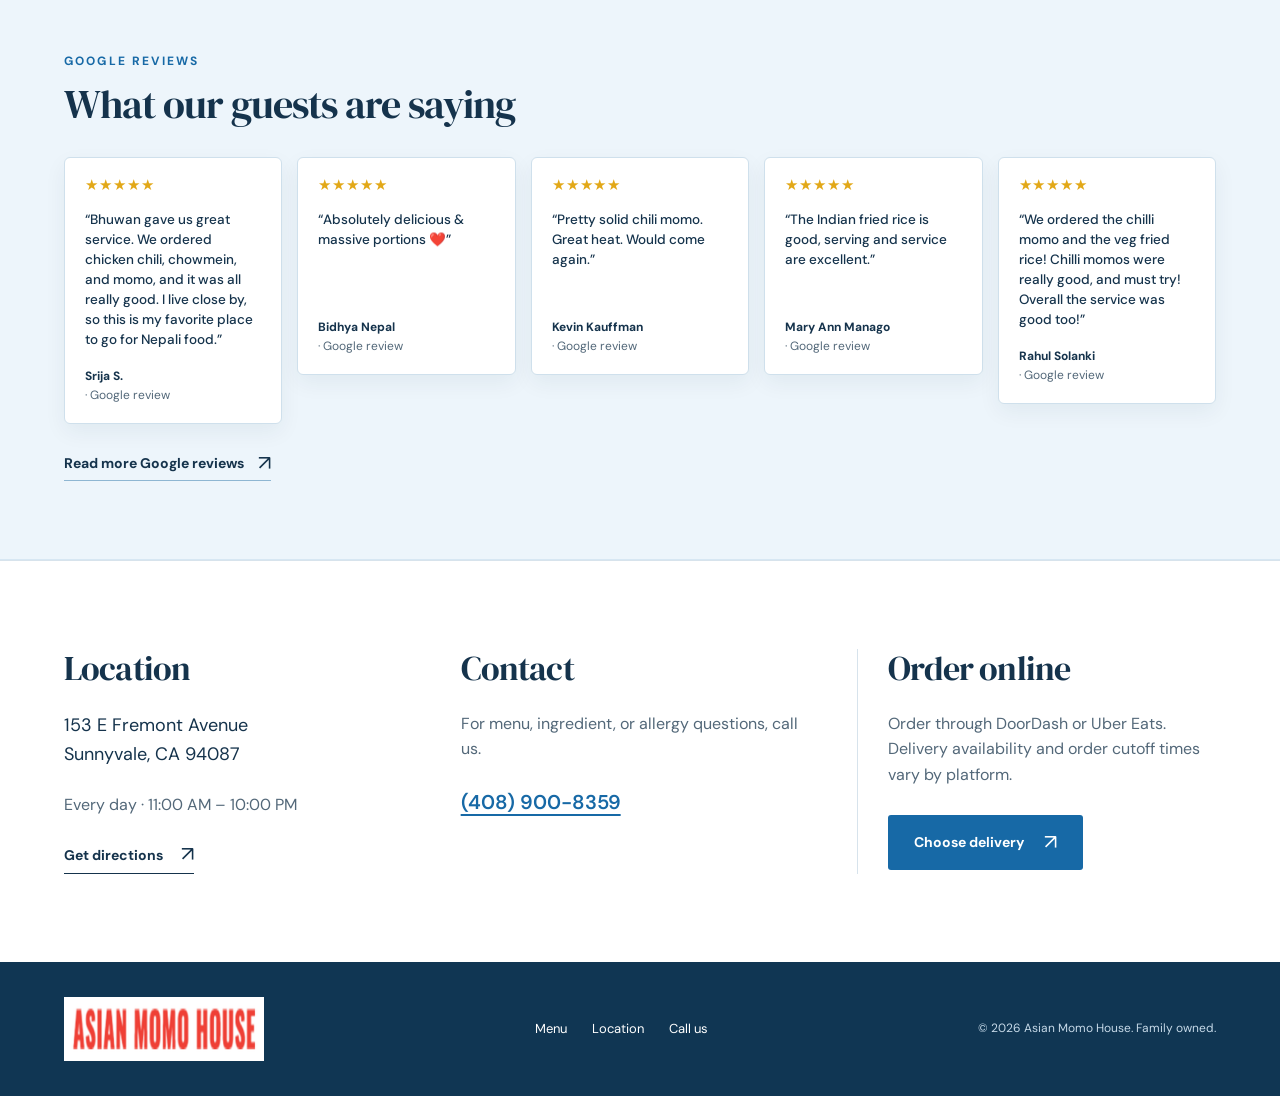
==== commit c96ae4af: "Restore Asian Momo House wordmark" ====
--- a/index.html
+++ b/index.html
@@ -1,6 +1,6 @@
 <!DOCTYPE html><html lang="en"><head><meta charset="utf-8"><meta name="viewport" content="width=device-width, initial-scale=1"><title>Asian Momo House | Momos &amp; Indo-Chinese Food in Sunnyvale</title><meta name="description" content="Family-owned Asian Momo House in Sunnyvale. Explore Nepali momos and Indo-Chinese favorites, view the menu, and order on DoorDash or Uber Eats."><meta name="theme-color" content="#1769a6"><link rel="canonical" href="https://eakraj10.github.io/"><link rel="icon" href="/assets/doordash/merchant-logo.png" type="image/png"><link rel="preconnect" href="https://fonts.googleapis.com"><link rel="preconnect" href="https://fonts.gstatic.com" crossorigin><link rel="stylesheet" href="/styles.css"><meta property="og:title" content="Asian Momo House | Momos &amp; Indo-Chinese Food in Sunnyvale"><meta property="og:description" content="Family-owned Asian Momo House in Sunnyvale. Explore Nepali momos and Indo-Chinese favorites, view the menu, and order on DoorDash or Uber Eats."><meta property="og:type" content="website"><meta property="og:url" content="https://eakraj10.github.io/"><script type="application/ld+json">{"@context": "https://schema.org", "@type": "FoodEstablishment", "name": "Asian Momo House", "url": "https://eakraj10.github.io", "logo": "https://eakraj10.github.io/assets/doordash/merchant-logo.png", "telephone": "+1-408-900-8359", "servesCuisine": ["Nepalese", "Indo-Chinese"], "address": {"@type": "PostalAddress", "streetAddress": "153 E Fremont Ave", "addressLocality": "Sunnyvale", "addressRegion": "CA", "postalCode": "94087", "addressCountry": "US"}, "hasMenu": "https://eakraj10.github.io/menu/", "openingHoursSpecification": {"@type": "OpeningHoursSpecification", "dayOfWeek": ["Monday", "Tuesday", "Wednesday", "Thursday", "Friday", "Saturday", "Sunday"], "opens": "11:00", "closes": "22:00"}}</script></head><body><a class="skip-link" href="#main">Skip to content</a>
     <header class="site-header"><div class="shell header-inner">
-      <a class="brand" href="/" aria-label="Asian Momo House home"><span class="brand-name">Asian Momo House</span></a>
+      <a class="brand" href="/" aria-label="Asian Momo House home"><img class="brand-logo" src="/assets/asian-momo-house-wordmark.png" alt="Asian Momo House" width="660" height="210"></a>
       <nav class="nav" aria-label="Main navigation">
         <a href="/menu/" >Menu</a>
         <a href="/#location">Location</a>
@@ -45,7 +45,7 @@
     <div id="contact" class="contact-block"><h2>Contact</h2><p>For menu, ingredient, or allergy questions, call us.</p><a class="contact-phone" href="tel:+14089008359">(408) 900-8359</a></div>
     <div class="order-block" id="order-online"><h2>Order online</h2><p>Order through DoorDash or Uber Eats. Delivery availability and order cutoff times vary by platform.</p><button class="button " type="button" data-order aria-haspopup="dialog">Choose delivery<span class="arrow" aria-hidden="true">↗</span></button></div>
   </section>
-</main><footer class="footer"><div class="shell footer-inner"><a class="brand" href="/" aria-label="Asian Momo House home"><span class="brand-name">Asian Momo House</span></a><nav class="footer-links" aria-label="Footer"><a href="/menu/">Menu</a><a href="/#location">Location</a><a href="tel:+14089008359">Call us</a></nav><p>© 2026 Asian Momo House. Family owned.</p></div></footer>
+</main><footer class="footer"><div class="shell footer-inner"><a class="brand" href="/" aria-label="Asian Momo House home"><img class="brand-logo" src="/assets/asian-momo-house-wordmark.png" alt="Asian Momo House" width="660" height="210"></a><nav class="footer-links" aria-label="Footer"><a href="/menu/">Menu</a><a href="/#location">Location</a><a href="tel:+14089008359">Call us</a></nav><p>© 2026 Asian Momo House. Family owned.</p></div></footer>
     <dialog class="modal" id="order-dialog" aria-labelledby="order-title" aria-describedby="order-description">
       <button class="modal-close" data-close type="button" aria-label="Close ordering options">×</button>
       <p class="eyebrow">ASIAN MOMO HOUSE · SUNNYVALE</p><h2 id="order-title">Order online</h2>
--- a/styles.css
+++ b/styles.css
@@ -3,8 +3,8 @@
 
 /* Brand wordmark */
 .site-header{border-top:5px solid var(--red)}
-.brand{display:inline-flex;align-items:center;width:auto;height:auto;overflow:visible;background:transparent;flex-shrink:0}
-.brand-name{font-family:var(--display);font-size:30px;line-height:1;letter-spacing:-.025em;color:var(--ink);white-space:nowrap}
+.brand{display:inline-flex;align-items:center;width:230px;height:64px;overflow:visible;background:#fff;flex-shrink:0}
+.brand-logo{position:static;width:100%;height:100%;max-width:100%;object-fit:contain;transform:none}
 .hero-image{border-radius:40px 4px 4px 4px;box-shadow:12px 12px 0 #e4f0f9}
 .hero-image>img{object-position:45% center}
 .ribbon{border-bottom:5px solid var(--accent)}
@@ -59,8 +59,7 @@
 .reviewer{font-size:12px;font-weight:700;line-height:1.35;margin:auto 0 0}
 .reviewer span{display:block;margin-top:3px;font-weight:400;color:var(--muted)}
 .reviews-link{display:inline-flex;align-items:center;gap:14px;border-bottom:1px solid #8eb6d2;padding-bottom:6px;margin-top:28px;font-size:14px;font-weight:700}
-.footer .brand{width:auto;height:auto;background:transparent}
-.footer .brand-name{color:#fff;font-size:25px}
+.footer .brand{width:200px;height:64px;background:#fff;border-radius:3px}
 @media(max-width:1050px){.hero{gap:32px}.nav{gap:20px}.visit{gap:26px}.order-block{padding-left:24px}.reviews-grid{grid-template-columns:repeat(3,minmax(0,1fr))}.review-card,.review-card:nth-child(4),.review-card:last-child{grid-column:auto;min-height:0}}
 @media(max-width:760px){
   html{scroll-padding-top:145px}
@@ -73,10 +72,10 @@
   .hero-food-photo{margin-top:26px;max-width:520px}
   .visit{grid-template-columns:1fr;gap:32px}
   .contact-block,.order-block{border-top:1px solid var(--line);padding:30px 0 0;border-left:0}
-  .brand{width:auto;height:auto}
-  .brand-name{font-size:25px}
-  .footer .brand{width:auto;height:auto}
-  .footer .brand-name{font-size:23px}
+  .brand{width:190px;height:60px}
+  .brand-logo{width:100%;height:100%}
+  .footer .brand{width:180px;height:58px}
+  .footer .brand-logo{width:100%;height:100%}
   .reviews-section{padding:58px 0}
   .reviews-head{margin-bottom:28px}
   .reviews-head h2{font-size:34px}
@@ -84,4 +83,4 @@
   .review-card,.review-card:nth-child(4),.review-card:last-child{flex:0 0 min(78vw,280px);aspect-ratio:1;min-height:0;padding:21px;scroll-snap-align:start}
   .review-card blockquote{font-size:14px}
 }
-@media(max-width:380px){.nav{gap:9px}.header-order{padding:10px}.hero h1{font-size:33px}.brand{width:auto}.brand-name{font-size:22px}}
+@media(max-width:380px){.nav{gap:9px}.header-order{padding:10px}.hero h1{font-size:33px}.brand{width:170px;height:56px}}
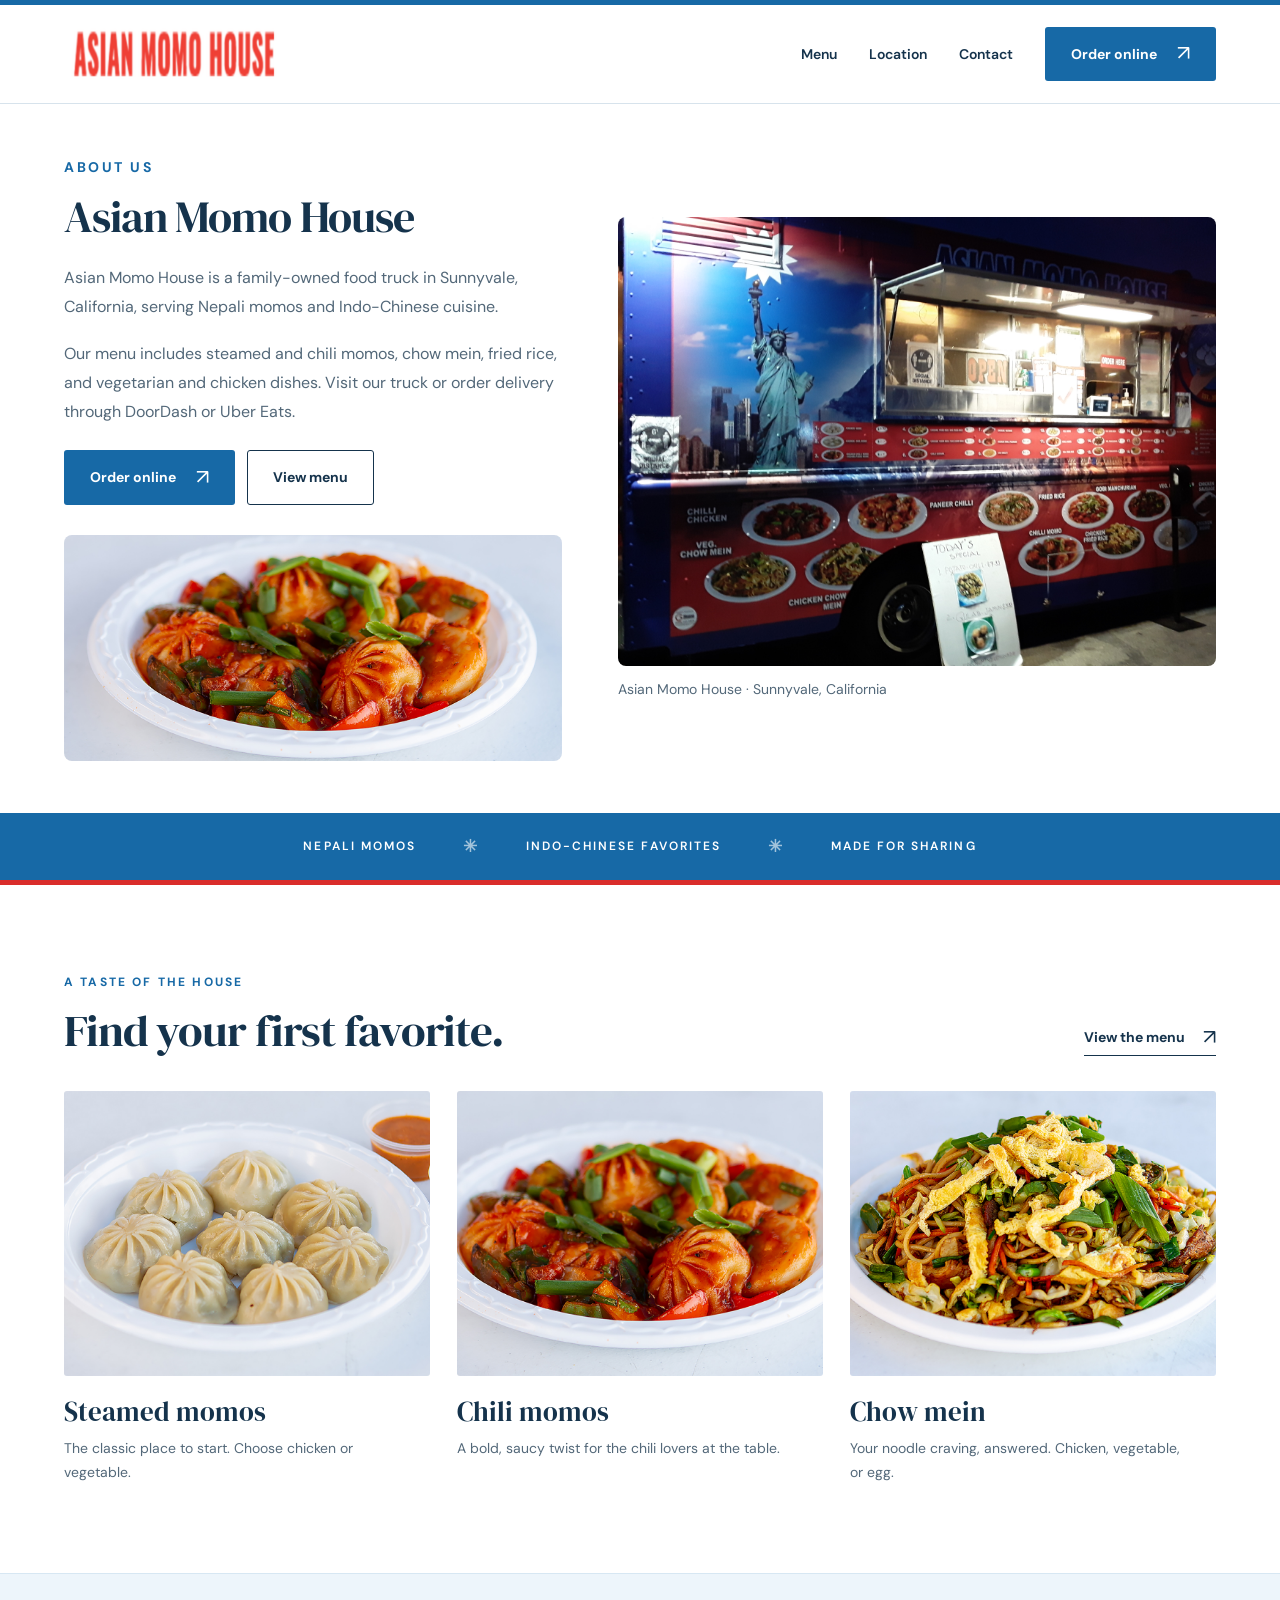
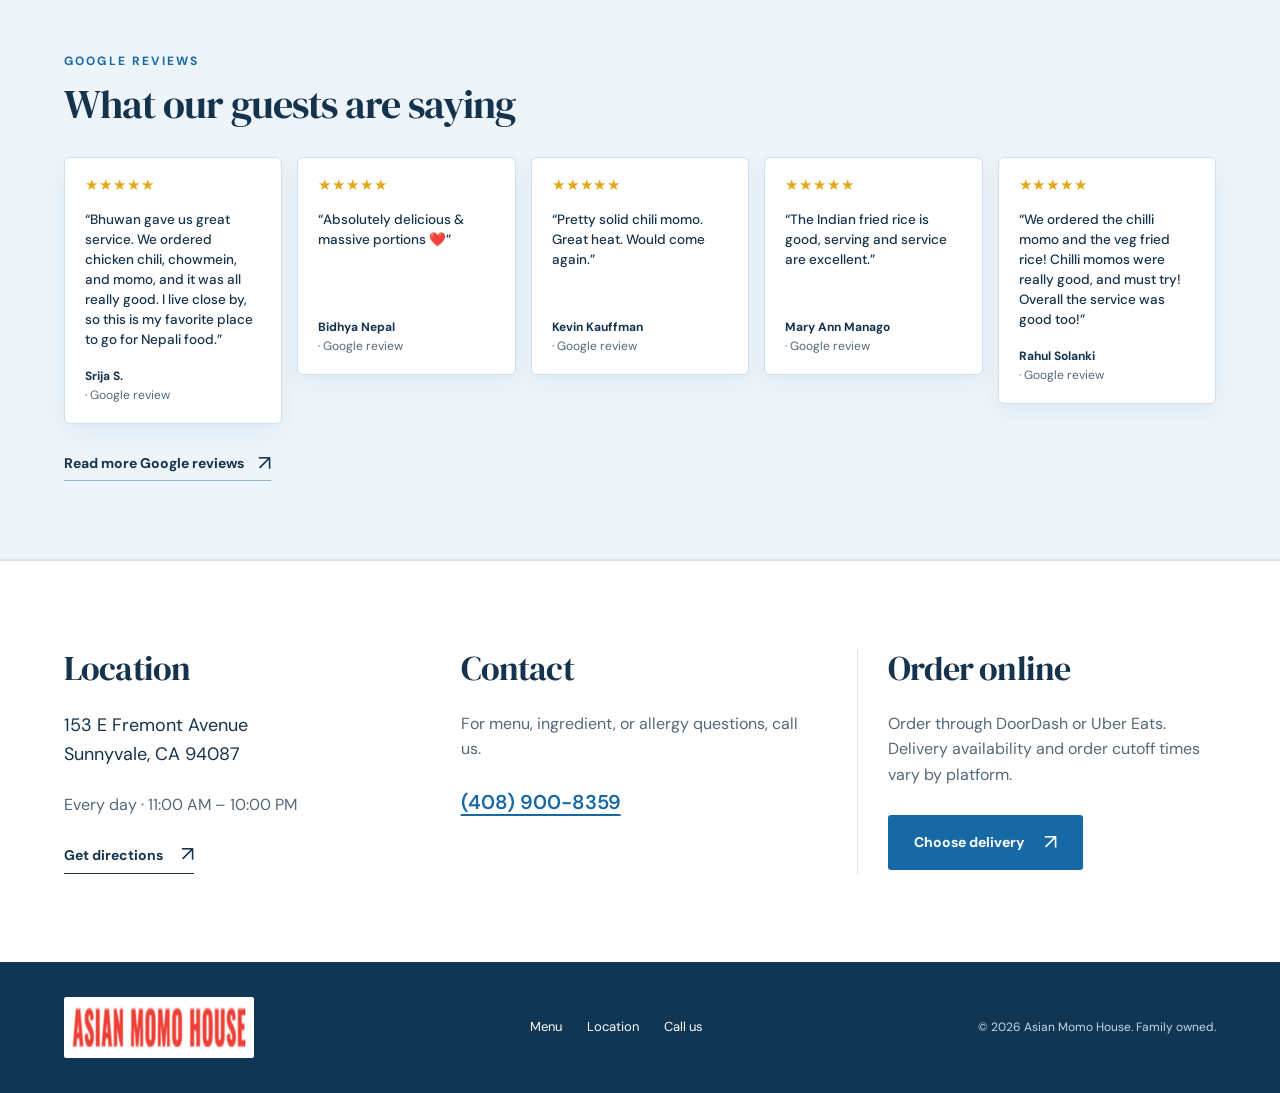
==== commit ef446bf3: "Contain wordmark size and invalidate cached stylesheet" ====
--- a/index.html
+++ b/index.html
@@ -1,6 +1,6 @@
-<!DOCTYPE html><html lang="en"><head><meta charset="utf-8"><meta name="viewport" content="width=device-width, initial-scale=1"><title>Asian Momo House | Momos &amp; Indo-Chinese Food in Sunnyvale</title><meta name="description" content="Family-owned Asian Momo House in Sunnyvale. Explore Nepali momos and Indo-Chinese favorites, view the menu, and order on DoorDash or Uber Eats."><meta name="theme-color" content="#1769a6"><link rel="canonical" href="https://eakraj10.github.io/"><link rel="icon" href="/assets/doordash/merchant-logo.png" type="image/png"><link rel="preconnect" href="https://fonts.googleapis.com"><link rel="preconnect" href="https://fonts.gstatic.com" crossorigin><link rel="stylesheet" href="/styles.css"><meta property="og:title" content="Asian Momo House | Momos &amp; Indo-Chinese Food in Sunnyvale"><meta property="og:description" content="Family-owned Asian Momo House in Sunnyvale. Explore Nepali momos and Indo-Chinese favorites, view the menu, and order on DoorDash or Uber Eats."><meta property="og:type" content="website"><meta property="og:url" content="https://eakraj10.github.io/"><script type="application/ld+json">{"@context": "https://schema.org", "@type": "FoodEstablishment", "name": "Asian Momo House", "url": "https://eakraj10.github.io", "logo": "https://eakraj10.github.io/assets/doordash/merchant-logo.png", "telephone": "+1-408-900-8359", "servesCuisine": ["Nepalese", "Indo-Chinese"], "address": {"@type": "PostalAddress", "streetAddress": "153 E Fremont Ave", "addressLocality": "Sunnyvale", "addressRegion": "CA", "postalCode": "94087", "addressCountry": "US"}, "hasMenu": "https://eakraj10.github.io/menu/", "openingHoursSpecification": {"@type": "OpeningHoursSpecification", "dayOfWeek": ["Monday", "Tuesday", "Wednesday", "Thursday", "Friday", "Saturday", "Sunday"], "opens": "11:00", "closes": "22:00"}}</script></head><body><a class="skip-link" href="#main">Skip to content</a>
+<!DOCTYPE html><html lang="en"><head><meta charset="utf-8"><meta name="viewport" content="width=device-width, initial-scale=1"><title>Asian Momo House | Momos &amp; Indo-Chinese Food in Sunnyvale</title><meta name="description" content="Family-owned Asian Momo House in Sunnyvale. Explore Nepali momos and Indo-Chinese favorites, view the menu, and order on DoorDash or Uber Eats."><meta name="theme-color" content="#1769a6"><link rel="canonical" href="https://eakraj10.github.io/"><link rel="icon" href="/assets/doordash/merchant-logo.png" type="image/png"><link rel="preconnect" href="https://fonts.googleapis.com"><link rel="preconnect" href="https://fonts.gstatic.com" crossorigin><link rel="stylesheet" href="/styles.css?v=ee7e14f2c473"><meta property="og:title" content="Asian Momo House | Momos &amp; Indo-Chinese Food in Sunnyvale"><meta property="og:description" content="Family-owned Asian Momo House in Sunnyvale. Explore Nepali momos and Indo-Chinese favorites, view the menu, and order on DoorDash or Uber Eats."><meta property="og:type" content="website"><meta property="og:url" content="https://eakraj10.github.io/"><script type="application/ld+json">{"@context": "https://schema.org", "@type": "FoodEstablishment", "name": "Asian Momo House", "url": "https://eakraj10.github.io", "logo": "https://eakraj10.github.io/assets/doordash/merchant-logo.png", "telephone": "+1-408-900-8359", "servesCuisine": ["Nepalese", "Indo-Chinese"], "address": {"@type": "PostalAddress", "streetAddress": "153 E Fremont Ave", "addressLocality": "Sunnyvale", "addressRegion": "CA", "postalCode": "94087", "addressCountry": "US"}, "hasMenu": "https://eakraj10.github.io/menu/", "openingHoursSpecification": {"@type": "OpeningHoursSpecification", "dayOfWeek": ["Monday", "Tuesday", "Wednesday", "Thursday", "Friday", "Saturday", "Sunday"], "opens": "11:00", "closes": "22:00"}}</script></head><body><a class="skip-link" href="#main">Skip to content</a>
     <header class="site-header"><div class="shell header-inner">
-      <a class="brand" href="/" aria-label="Asian Momo House home"><img class="brand-logo" src="/assets/asian-momo-house-wordmark.png" alt="Asian Momo House" width="660" height="210"></a>
+      <a class="site-wordmark" href="/" aria-label="Asian Momo House home"><img class="wordmark-image" src="/assets/asian-momo-house-wordmark.png" alt="Asian Momo House" width="220" height="70" style="max-width:220px;object-fit:contain"></a>
       <nav class="nav" aria-label="Main navigation">
         <a href="/menu/" >Menu</a>
         <a href="/#location">Location</a>
@@ -45,7 +45,7 @@
     <div id="contact" class="contact-block"><h2>Contact</h2><p>For menu, ingredient, or allergy questions, call us.</p><a class="contact-phone" href="tel:+14089008359">(408) 900-8359</a></div>
     <div class="order-block" id="order-online"><h2>Order online</h2><p>Order through DoorDash or Uber Eats. Delivery availability and order cutoff times vary by platform.</p><button class="button " type="button" data-order aria-haspopup="dialog">Choose delivery<span class="arrow" aria-hidden="true">↗</span></button></div>
   </section>
-</main><footer class="footer"><div class="shell footer-inner"><a class="brand" href="/" aria-label="Asian Momo House home"><img class="brand-logo" src="/assets/asian-momo-house-wordmark.png" alt="Asian Momo House" width="660" height="210"></a><nav class="footer-links" aria-label="Footer"><a href="/menu/">Menu</a><a href="/#location">Location</a><a href="tel:+14089008359">Call us</a></nav><p>© 2026 Asian Momo House. Family owned.</p></div></footer>
+</main><footer class="footer"><div class="shell footer-inner"><a class="site-wordmark" href="/" aria-label="Asian Momo House home"><img class="wordmark-image" src="/assets/asian-momo-house-wordmark.png" alt="Asian Momo House" width="220" height="70" style="max-width:220px;object-fit:contain"></a><nav class="footer-links" aria-label="Footer"><a href="/menu/">Menu</a><a href="/#location">Location</a><a href="tel:+14089008359">Call us</a></nav><p>© 2026 Asian Momo House. Family owned.</p></div></footer>
     <dialog class="modal" id="order-dialog" aria-labelledby="order-title" aria-describedby="order-description">
       <button class="modal-close" data-close type="button" aria-label="Close ordering options">×</button>
       <p class="eyebrow">ASIAN MOMO HOUSE · SUNNYVALE</p><h2 id="order-title">Order online</h2>
--- a/styles.css
+++ b/styles.css
@@ -84,3 +84,9 @@
   .review-card blockquote{font-size:14px}
 }
 @media(max-width:380px){.nav{gap:9px}.header-order{padding:10px}.hero h1{font-size:33px}.brand{width:170px;height:56px}}
+
+/* Keep the red wordmark contained independently of older logo styles. */
+.site-wordmark{display:block;flex:0 0 220px;width:220px;height:70px;background:#fff;border-radius:3px;overflow:hidden}
+.site-wordmark img{position:static;display:block;width:100%;height:100%;max-width:100%;object-fit:contain;transform:none}
+.footer .site-wordmark{flex-basis:190px;width:190px;height:61px}
+@media(max-width:760px){.site-wordmark{flex:0 0 auto;width:180px;height:57px}.footer .site-wordmark{flex-basis:auto;width:180px;height:57px}}
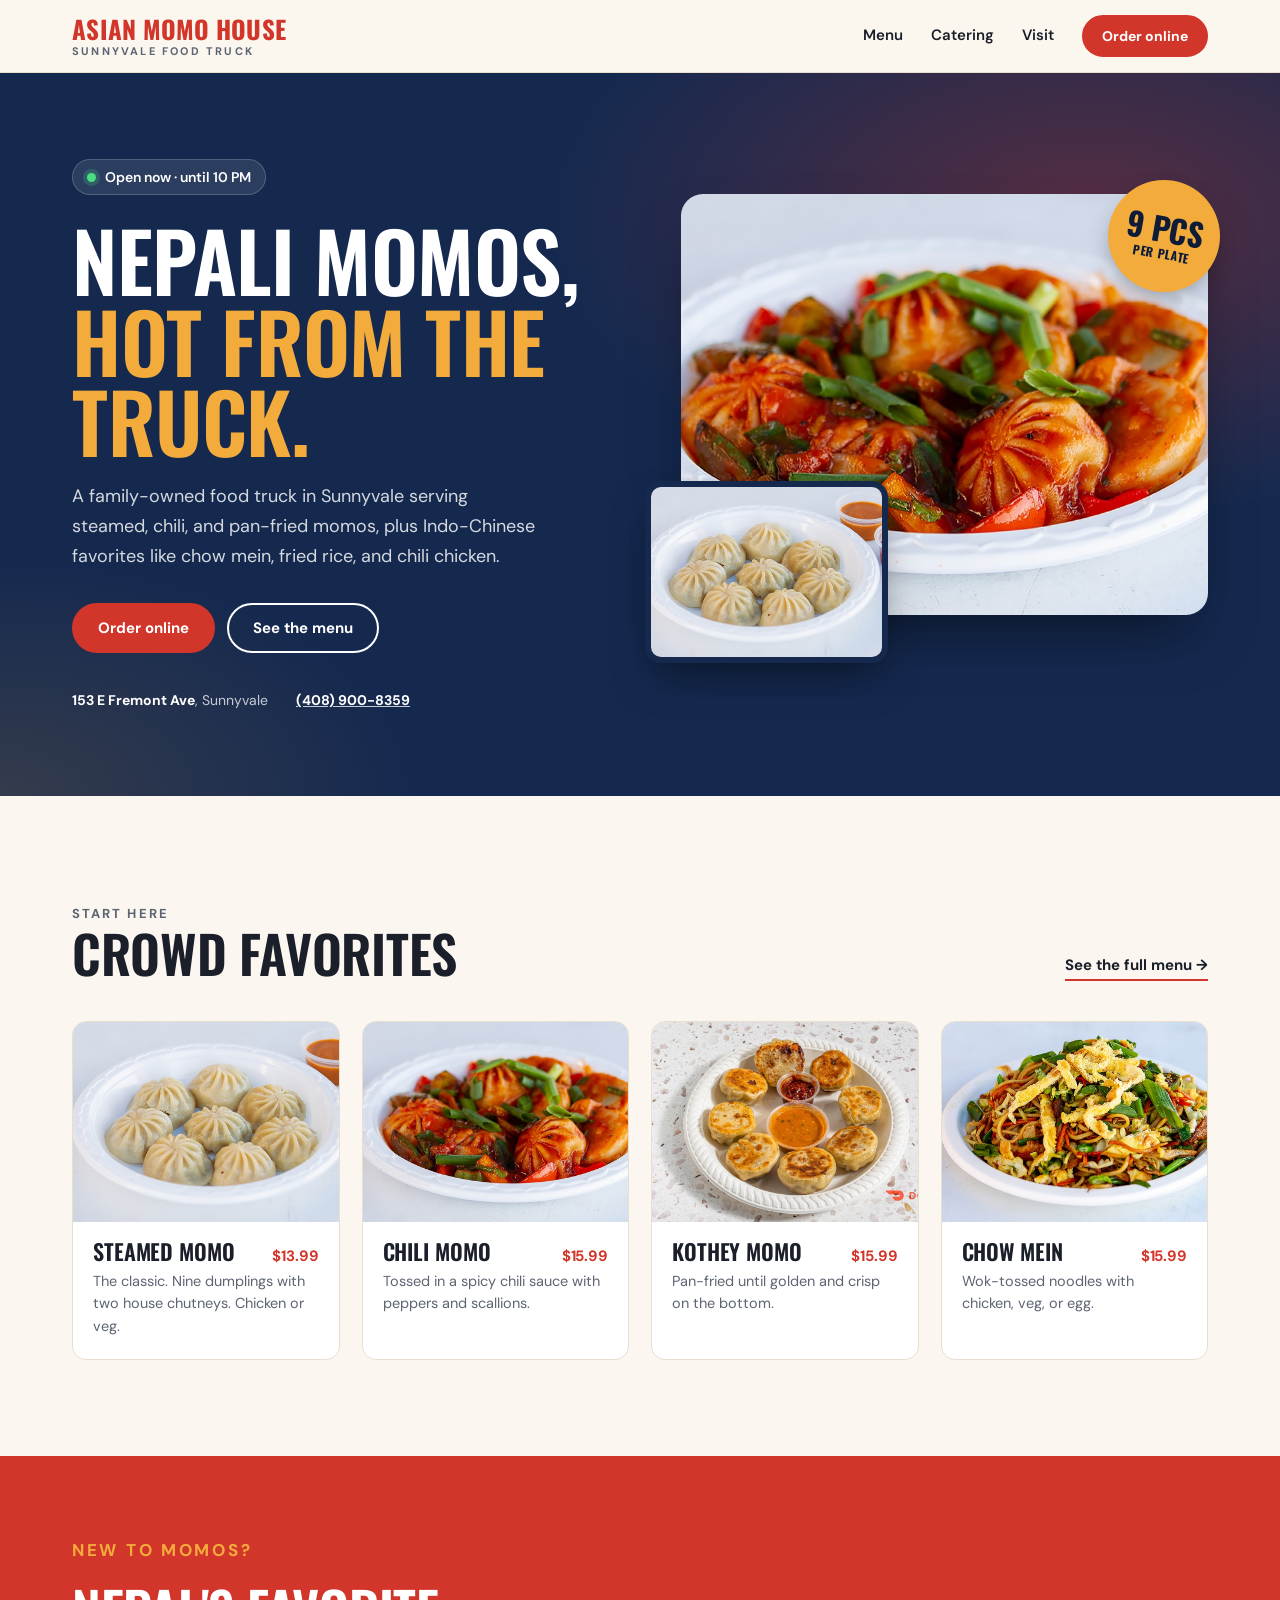
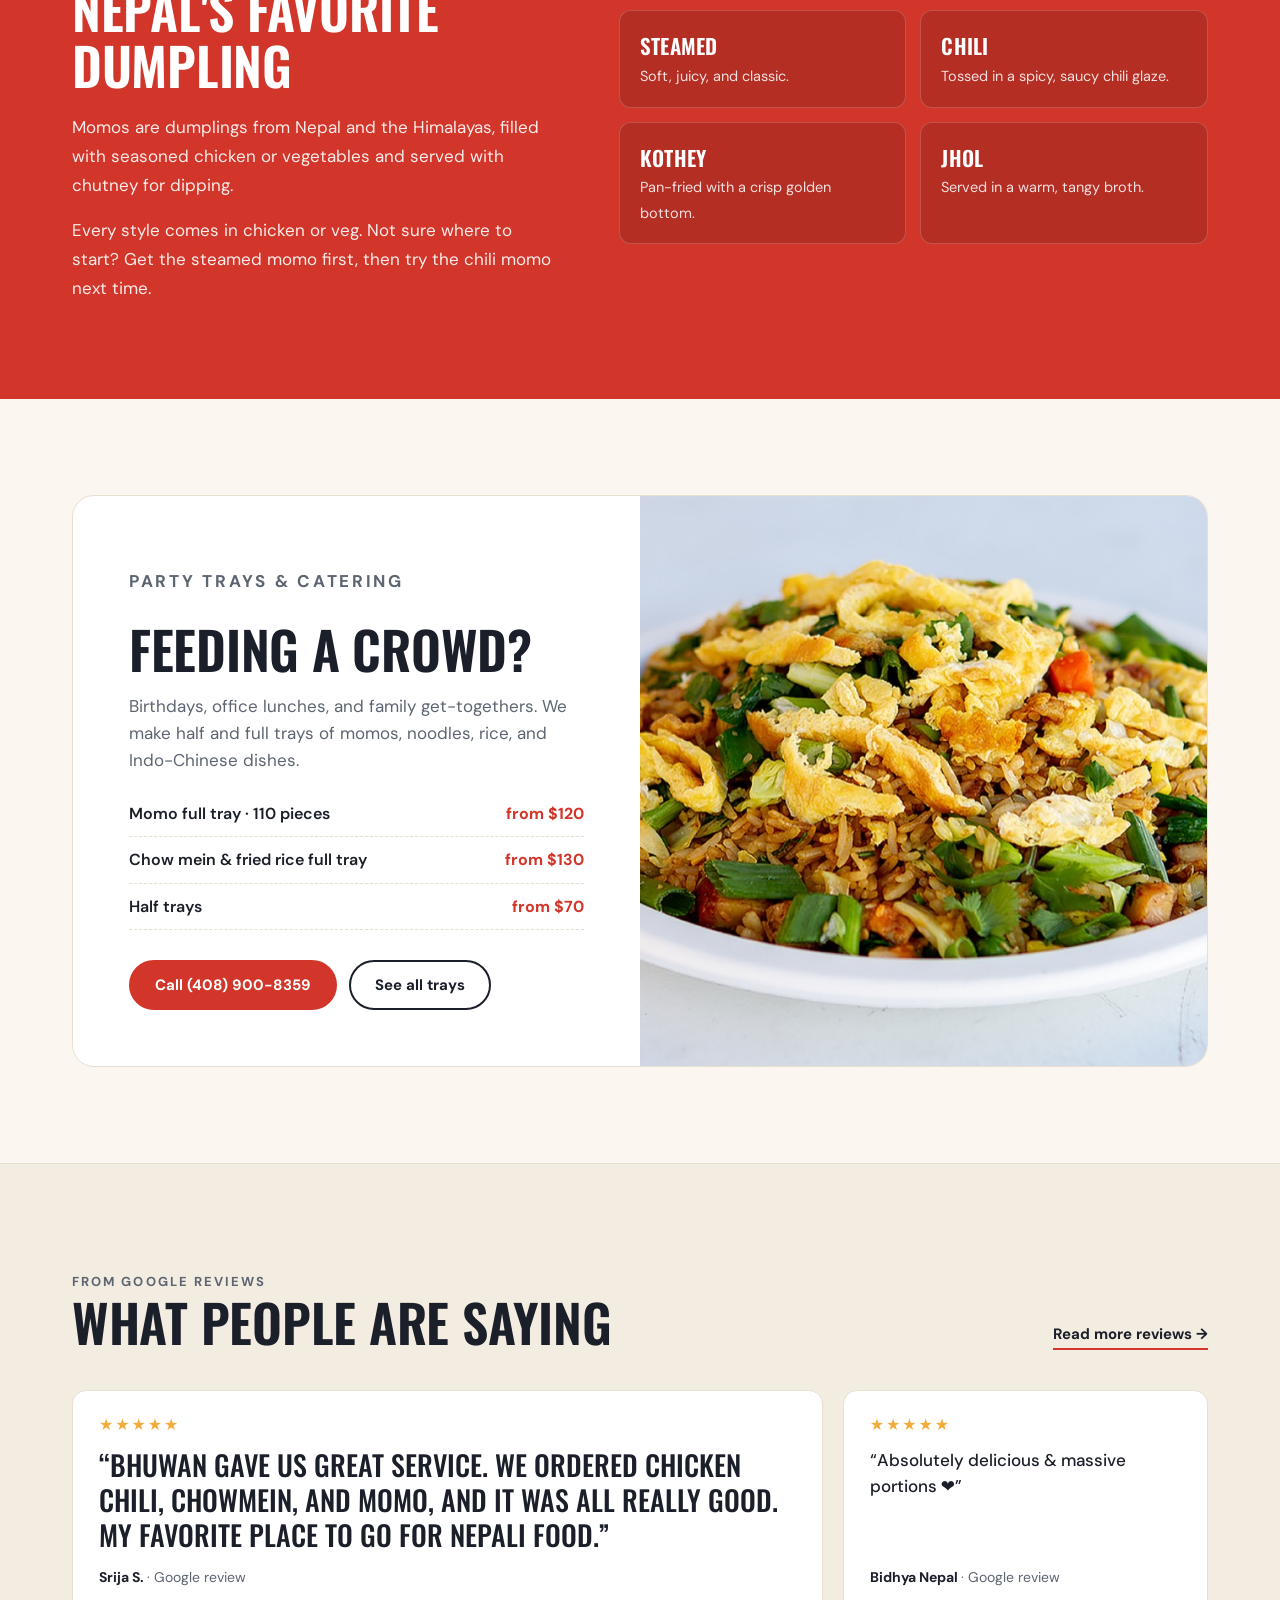
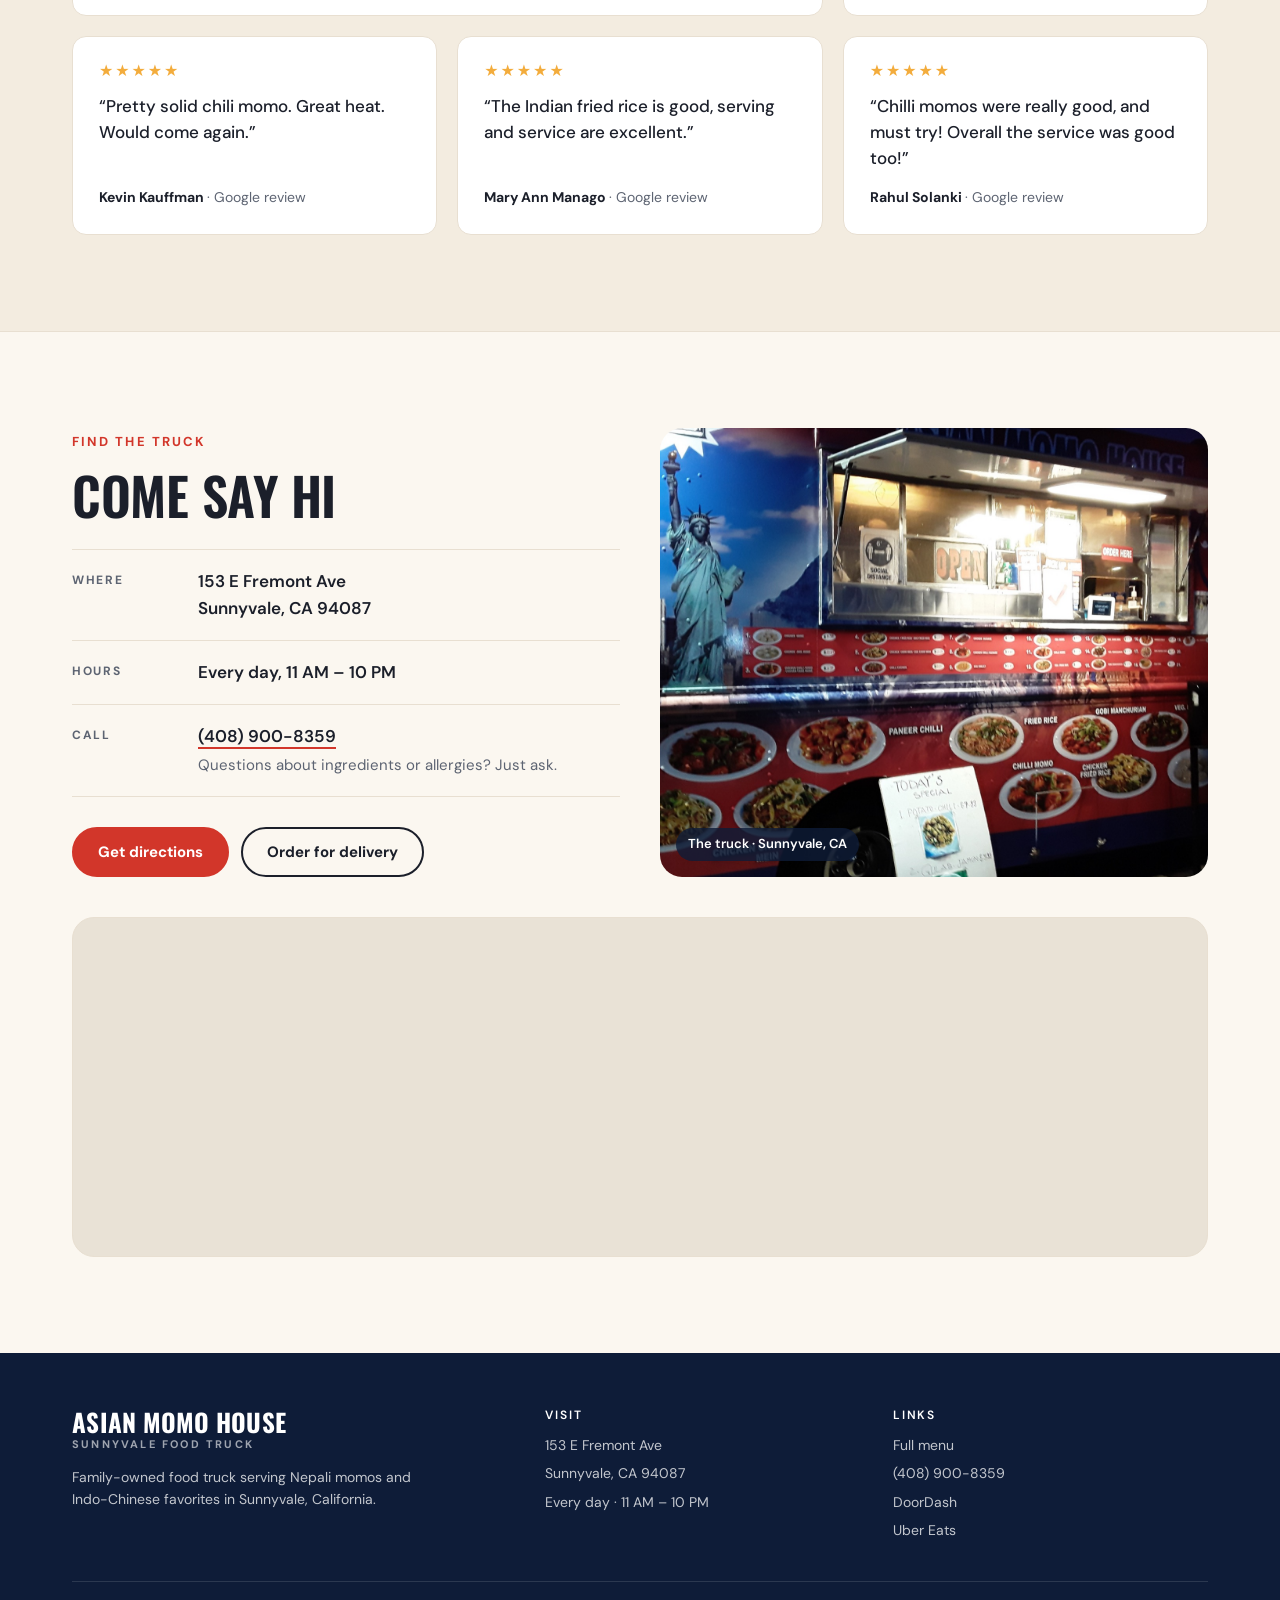
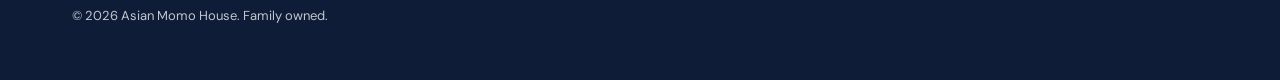
==== commit ae41bf3e: "Redesign site: new branding, homepage sections, and mobile-friendly menu - Replace blurry PNG wordma" ====
--- a/index.html
+++ b/index.html
@@ -1,57 +1,197 @@
-<!DOCTYPE html><html lang="en"><head><meta charset="utf-8"><meta name="viewport" content="width=device-width, initial-scale=1"><title>Asian Momo House | Momos &amp; Indo-Chinese Food in Sunnyvale</title><meta name="description" content="Family-owned Asian Momo House in Sunnyvale. Explore Nepali momos and Indo-Chinese favorites, view the menu, and order on DoorDash or Uber Eats."><meta name="theme-color" content="#1769a6"><link rel="canonical" href="https://eakraj10.github.io/"><link rel="icon" href="/assets/doordash/merchant-logo.png" type="image/png"><link rel="preconnect" href="https://fonts.googleapis.com"><link rel="preconnect" href="https://fonts.gstatic.com" crossorigin><link rel="stylesheet" href="/styles.css?v=ee7e14f2c473"><meta property="og:title" content="Asian Momo House | Momos &amp; Indo-Chinese Food in Sunnyvale"><meta property="og:description" content="Family-owned Asian Momo House in Sunnyvale. Explore Nepali momos and Indo-Chinese favorites, view the menu, and order on DoorDash or Uber Eats."><meta property="og:type" content="website"><meta property="og:url" content="https://eakraj10.github.io/"><script type="application/ld+json">{"@context": "https://schema.org", "@type": "FoodEstablishment", "name": "Asian Momo House", "url": "https://eakraj10.github.io", "logo": "https://eakraj10.github.io/assets/doordash/merchant-logo.png", "telephone": "+1-408-900-8359", "servesCuisine": ["Nepalese", "Indo-Chinese"], "address": {"@type": "PostalAddress", "streetAddress": "153 E Fremont Ave", "addressLocality": "Sunnyvale", "addressRegion": "CA", "postalCode": "94087", "addressCountry": "US"}, "hasMenu": "https://eakraj10.github.io/menu/", "openingHoursSpecification": {"@type": "OpeningHoursSpecification", "dayOfWeek": ["Monday", "Tuesday", "Wednesday", "Thursday", "Friday", "Saturday", "Sunday"], "opens": "11:00", "closes": "22:00"}}</script></head><body><a class="skip-link" href="#main">Skip to content</a>
-    <header class="site-header"><div class="shell header-inner">
-      <a class="site-wordmark" href="/" aria-label="Asian Momo House home"><img class="wordmark-image" src="/assets/asian-momo-house-wordmark.png" alt="Asian Momo House" width="220" height="70" style="max-width:220px;object-fit:contain"></a>
-      <nav class="nav" aria-label="Main navigation">
-        <a href="/menu/" >Menu</a>
-        <a href="/#location">Location</a>
-        <a href="/#contact">Contact</a>
-        <button class="button header-order" type="button" data-order aria-haspopup="dialog">Order online<span class="arrow" aria-hidden="true">↗</span></button>
-      </nav>
-    </div></header><main id="main">
-  <section class="shell hero" aria-labelledby="hero-title">
-    <div class="hero-copy"><p class="eyebrow">ABOUT US</p><h1 id="hero-title">Asian Momo House</h1>
-      <p class="intro">Asian Momo House is a family-owned food truck in Sunnyvale, California, serving Nepali momos and Indo-Chinese cuisine.</p>
-      <p class="intro">Our menu includes steamed and chili momos, chow mein, fried rice, and vegetarian and chicken dishes. Visit our truck or order delivery through DoorDash or Uber Eats.</p>
-      <div class="actions"><button class="button " type="button" data-order aria-haspopup="dialog">Order online<span class="arrow" aria-hidden="true">↗</span></button><a class="button button-outline" href="/menu/">View menu</a></div>
-      <div class="hero-food-photo"><img src="/assets/doordash/chili-momo.jpg" alt="Asian Momo House chili momos with peppers and green onions" width="1422" height="800"></div>
-    </div>
-    <figure class="hero-truck"><img src="/assets/asian-momo-house-truck.jpg" alt="Blue and red Asian Momo House food truck with an illuminated service window at night in Sunnyvale" width="3264" height="2448" fetchpriority="high"><figcaption>Asian Momo House · Sunnyvale, California</figcaption></figure>
-  </section>
-  <div class="ribbon" aria-label="Nepali and Indo-Chinese food"><span>Nepali momos</span><span class="separator" aria-hidden="true">✳</span><span>Indo-Chinese favorites</span><span class="separator" aria-hidden="true">✳</span><span>Made for sharing</span></div>
-  <section class="shell section" aria-labelledby="favorites-heading"><div class="section-head"><div><p class="eyebrow">A TASTE OF THE HOUSE</p><h2 id="favorites-heading">Find your first favorite.</h2></div><a href="/menu/" class="text-link">View the menu <span class="arrow" aria-hidden="true">↗</span></a></div>
-    <div class="dish-grid">
-      <a class="dish" href="/menu/#momos"><div class="dish-photo"><img src="/assets/doordash/chicken-momo.jpg" alt="A plate of steamed chicken momos" width="1422" height="800" loading="lazy"></div><div><h3>Steamed momos</h3><p>The classic place to start. Choose chicken or vegetable.</p></div></a>
-      <a class="dish" href="/menu/#momos"><div class="dish-photo"><img src="/assets/doordash/chili-momo.jpg" alt="Chicken chili momos in a red sauce with vegetables" width="1422" height="800" loading="lazy"></div><div><h3>Chili momos</h3><p>A bold, saucy twist for the chili lovers at the table.</p></div></a>
-      <a class="dish" href="/menu/#noodles"><div class="dish-photo"><img src="/assets/doordash/chicken-chow-mein.jpg" alt="Asian Momo House chicken chow mein noodles" width="1422" height="800" loading="lazy"></div><div><h3>Chow mein</h3><p>Your noodle craving, answered. Chicken, vegetable, or egg.</p></div></a>
+<!DOCTYPE html>
+<html lang="en">
+<head>
+<meta charset="utf-8">
+<meta name="viewport" content="width=device-width, initial-scale=1">
+<title>Asian Momo House | Nepali Momos &amp; Indo-Chinese Food Truck in Sunnyvale</title>
+<meta name="description" content="Family-owned food truck in Sunnyvale serving Nepali momos, chow mein, fried rice, and Indo-Chinese favorites. Open daily 11 AM–10 PM at 153 E Fremont Ave. Order on DoorDash or Uber Eats.">
+<meta name="theme-color" content="#15294f">
+<link rel="canonical" href="https://eakraj10.github.io/">
+<link rel="icon" href="/favicon.svg" type="image/svg+xml">
+<link rel="apple-touch-icon" href="/apple-touch-icon.png">
+<meta property="og:type" content="website">
+<meta property="og:site_name" content="Asian Momo House">
+<meta property="og:title" content="Asian Momo House | Nepali Momos &amp; Indo-Chinese Food Truck in Sunnyvale">
+<meta property="og:description" content="Family-owned food truck in Sunnyvale serving Nepali momos, chow mein, fried rice, and Indo-Chinese favorites. Open daily 11 AM–10 PM at 153 E Fremont Ave. Order on DoorDash or Uber Eats.">
+<meta property="og:url" content="https://eakraj10.github.io/">
+<meta property="og:image" content="https://eakraj10.github.io/assets/food/chili-momo.jpg">
+<meta name="twitter:card" content="summary_large_image">
+<link rel="preconnect" href="https://fonts.googleapis.com">
+<link rel="preconnect" href="https://fonts.gstatic.com" crossorigin>
+<link rel="stylesheet" href="https://fonts.googleapis.com/css2?family=DM+Sans:opsz,wght@9..40,400;9..40,500;9..40,600;9..40,700&family=Oswald:wght@500;600;700&display=swap">
+<link rel="stylesheet" href="/styles.css?v=2">
+<script type="application/ld+json">{"@context": "https://schema.org", "@type": "FoodEstablishment", "name": "Asian Momo House", "url": "https://eakraj10.github.io/", "image": "https://eakraj10.github.io/assets/food/chili-momo.jpg", "telephone": "+1-408-900-8359", "servesCuisine": ["Nepalese", "Indo-Chinese"], "priceRange": "$", "address": {"@type": "PostalAddress", "streetAddress": "153 E Fremont Ave", "addressLocality": "Sunnyvale", "addressRegion": "CA", "postalCode": "94087", "addressCountry": "US"}, "hasMenu": "https://eakraj10.github.io/menu/", "openingHoursSpecification": {"@type": "OpeningHoursSpecification", "dayOfWeek": ["Monday", "Tuesday", "Wednesday", "Thursday", "Friday", "Saturday", "Sunday"], "opens": "11:00", "closes": "22:00"}}</script>
+</head>
+<body>
+<a class="skip-link" href="#main">Skip to content</a>
+<header class="site-header">
+  <div class="shell header-inner">
+    <a class="wordmark" href="/" aria-label="Asian Momo House, home"><span class="wordmark-name">Asian Momo House</span><span class="wordmark-sub">Sunnyvale food truck</span></a>
+    <nav class="nav" aria-label="Main">
+      <a href="/menu/">Menu</a>
+      <a class="nav-hide" href="/#catering">Catering</a>
+      <a class="nav-hide" href="/#visit">Visit</a>
+      <button class="button button-small" type="button" data-order aria-haspopup="dialog">Order online</button>
+    </nav>
+  </div>
+</header>
+<main id="main">
+  <section class="hero" aria-labelledby="hero-title">
+    <div class="shell hero-inner">
+      <div>
+        <p class="status" data-status><span class="status-dot" aria-hidden="true"></span><span data-status-text>Open daily 11 AM – 10 PM</span></p>
+        <h1 id="hero-title">Nepali momos, <span>hot from the truck.</span></h1>
+        <p class="hero-lede">A family-owned food truck in Sunnyvale serving steamed, chili, and pan-fried momos, plus Indo-Chinese favorites like chow mein, fried rice, and chili chicken.</p>
+        <div class="actions">
+          <button class="button" type="button" data-order aria-haspopup="dialog">Order online</button>
+          <a class="button button-ghost" href="/menu/">See the menu</a>
+        </div>
+        <ul class="hero-facts">
+          <li><strong>153 E Fremont Ave</strong>, Sunnyvale</li>
+          <li><a href="tel:+14089008359"><strong>(408) 900-8359</strong></a></li>
+        </ul>
+      </div>
+      <div class="hero-media">
+        <div class="photo-main"><img src="/assets/food/chili-momo.jpg" alt="A plate of chili momos with red peppers and green onions" width="1200" height="675" fetchpriority="high"></div>
+        <div class="photo-inset"><img src="/assets/food/chicken-momo.jpg" alt="Steamed momos with two chutneys" width="1200" height="675"></div>
+        <div class="hero-badge" aria-hidden="true"><div><b>9 pcs</b><span>per plate</span></div></div>
+      </div>
     </div>
   </section>
-  <section class="reviews-section" aria-labelledby="reviews-heading">
+
+  <section class="section" aria-labelledby="favorites-title">
     <div class="shell">
-      <div class="reviews-head">
-        <div><p class="eyebrow">GOOGLE REVIEWS</p><h2 id="reviews-heading">What our guests are saying</h2></div>
+      <div class="section-head">
+        <div><p class="eyebrow">Start here</p><h2 id="favorites-title">Crowd favorites</h2></div>
+        <a class="text-link" href="/menu/">See the full menu →</a>
+      </div>
+      <div class="dish-grid">
+      <a class="dish" href="/menu/#momos">
+        <div class="dish-photo"><img src="/assets/food/chicken-momo.jpg" alt="Plate of steamed chicken momos with two dipping sauces" width="1200" height="675" loading="lazy"></div>
+        <div class="dish-body"><h3>Steamed momo <span class="price">$13.99</span></h3><p>The classic. Nine dumplings with two house chutneys. Chicken or veg.</p></div>
+      </a>
+      <a class="dish" href="/menu/#momos">
+        <div class="dish-photo"><img src="/assets/food/chili-momo.jpg" alt="Chili momos with red peppers and green onions" width="1200" height="675" loading="lazy"></div>
+        <div class="dish-body"><h3>Chili momo <span class="price">$15.99</span></h3><p>Tossed in a spicy chili sauce with peppers and scallions.</p></div>
+      </a>
+      <a class="dish" href="/menu/#momos">
+        <div class="dish-photo"><img src="/assets/food/chicken-kothey-momo.jpg" alt="Pan-fried kothey momos with dipping sauces" width="1200" height="675" loading="lazy"></div>
+        <div class="dish-body"><h3>Kothey momo <span class="price">$15.99</span></h3><p>Pan-fried until golden and crisp on the bottom.</p></div>
+      </a>
+      <a class="dish" href="/menu/#noodles">
+        <div class="dish-photo"><img src="/assets/food/chicken-chow-mein.jpg" alt="Chicken chow mein noodles" width="1200" height="675" loading="lazy"></div>
+        <div class="dish-body"><h3>Chow mein <span class="price">$15.99</span></h3><p>Wok-tossed noodles with chicken, veg, or egg.</p></div>
+      </a>
+      </div>
+    </div>
+  </section>
+
+  <section class="band" aria-labelledby="momo-title">
+    <div class="shell band-inner">
+      <div>
+        <p class="eyebrow">New to momos?</p>
+        <h2 id="momo-title" style="margin-bottom:20px">Nepal's favorite dumpling</h2>
+        <p>Momos are dumplings from Nepal and the Himalayas, filled with seasoned chicken or vegetables and served with chutney for dipping.</p>
+        <p>Every style comes in chicken or veg. Not sure where to start? Get the steamed momo first, then try the chili momo next time.</p>
+      </div>
+      <ul class="styles">
+        <li><strong>Steamed</strong><span>Soft, juicy, and classic.</span></li>
+        <li><strong>Chili</strong><span>Tossed in a spicy, saucy chili glaze.</span></li>
+        <li><strong>Kothey</strong><span>Pan-fried with a crisp golden bottom.</span></li>
+        <li><strong>Jhol</strong><span>Served in a warm, tangy broth.</span></li>
+      </ul>
+    </div>
+  </section>
+
+  <section class="section" id="catering" aria-labelledby="catering-title">
+    <div class="shell">
+      <div class="catering">
+        <div class="catering-copy">
+          <p class="eyebrow">Party trays &amp; catering</p>
+          <h2 id="catering-title">Feeding a crowd?</h2>
+          <p>Birthdays, office lunches, and family get-togethers. We make half and full trays of momos, noodles, rice, and Indo-Chinese dishes.</p>
+          <ul class="tray-list">
+            <li><span>Momo full tray · 110 pieces</span><span>from $120</span></li>
+            <li><span>Chow mein &amp; fried rice full tray</span><span>from $130</span></li>
+            <li><span>Half trays</span><span>from $70</span></li>
+          </ul>
+          <div class="actions">
+            <a class="button" href="tel:+14089008359">Call (408) 900-8359</a>
+            <a class="button button-ghost" href="/menu/#trays">See all trays</a>
+          </div>
+        </div>
+        <div class="catering-photo"><img src="/assets/food/chicken-fried-rice.jpg" alt="Chicken fried rice" width="1200" height="675" loading="lazy"></div>
+      </div>
+    </div>
+  </section>
+
+  <section class="section reviews" aria-labelledby="reviews-title">
+    <div class="shell">
+      <div class="section-head">
+        <div><p class="eyebrow">From Google reviews</p><h2 id="reviews-title">What people are saying</h2></div>
+        <a class="text-link" href="https://www.google.com/search?q=Asian+Momo+House+Sunnyvale+reviews" target="_blank" rel="noopener">Read more reviews →</a>
       </div>
       <div class="reviews-grid">
-        <article class="review-card"><div class="stars" aria-label="5 out of 5 stars">★★★★★</div><blockquote>“Bhuwan gave us great service. We ordered chicken chili, chowmein, and momo, and it was all really good. I live close by, so this is my favorite place to go for Nepali food.”</blockquote><p class="reviewer">Srija S. <span>· Google review</span></p></article>
-        <article class="review-card"><div class="stars" aria-label="5 out of 5 stars">★★★★★</div><blockquote>“Absolutely delicious &amp; massive portions ❤️”</blockquote><p class="reviewer">Bidhya Nepal <span>· Google review</span></p></article>
-        <article class="review-card"><div class="stars" aria-label="5 out of 5 stars">★★★★★</div><blockquote>“Pretty solid chili momo. Great heat. Would come again.”</blockquote><p class="reviewer">Kevin Kauffman <span>· Google review</span></p></article>
-        <article class="review-card"><div class="stars" aria-label="5 out of 5 stars">★★★★★</div><blockquote>“The Indian fried rice is good, serving and service are excellent.”</blockquote><p class="reviewer">Mary Ann Manago <span>· Google review</span></p></article>
-        <article class="review-card"><div class="stars" aria-label="5 out of 5 stars">★★★★★</div><blockquote>“We ordered the chilli momo and the veg fried rice! Chilli momos were really good, and must try! Overall the service was good too!”</blockquote><p class="reviewer">Rahul Solanki <span>· Google review</span></p></article>
+      <figure class="review"><div class="stars" aria-label="5 out of 5 stars">★★★★★</div><blockquote>“Bhuwan gave us great service. We ordered chicken chili, chowmein, and momo, and it was all really good. My favorite place to go for Nepali food.”</blockquote><figcaption>Srija S. <span>· Google review</span></figcaption></figure>
+      <figure class="review"><div class="stars" aria-label="5 out of 5 stars">★★★★★</div><blockquote>“Absolutely delicious &amp; massive portions ❤️”</blockquote><figcaption>Bidhya Nepal <span>· Google review</span></figcaption></figure>
+      <figure class="review"><div class="stars" aria-label="5 out of 5 stars">★★★★★</div><blockquote>“Pretty solid chili momo. Great heat. Would come again.”</blockquote><figcaption>Kevin Kauffman <span>· Google review</span></figcaption></figure>
+      <figure class="review"><div class="stars" aria-label="5 out of 5 stars">★★★★★</div><blockquote>“The Indian fried rice is good, serving and service are excellent.”</blockquote><figcaption>Mary Ann Manago <span>· Google review</span></figcaption></figure>
+      <figure class="review"><div class="stars" aria-label="5 out of 5 stars">★★★★★</div><blockquote>“Chilli momos were really good, and must try! Overall the service was good too!”</blockquote><figcaption>Rahul Solanki <span>· Google review</span></figcaption></figure>
       </div>
-      <a class="reviews-link" href="https://www.google.com/search?q=Asian+Momo+House+Sunnyvale+reviews" target="_blank" rel="noopener noreferrer">Read more Google reviews <span class="arrow" aria-hidden="true">↗</span></a>
     </div>
   </section>
-  <section class="shell section visit" id="visit" aria-label="Visit and contact Asian Momo House">
-    <div id="location"><h2>Location</h2><address>153 E Fremont Avenue<br>Sunnyvale, CA 94087</address><p>Every day · 11:00 AM – 10:00 PM</p><a class="text-link" href="https://www.google.com/maps/search/?api=1&query=Asian+Momo+House+153+E+Fremont+Ave+Sunnyvale+CA+94087" target="_blank" rel="noopener noreferrer">Get directions <span class="arrow" aria-hidden="true">↗</span></a></div>
-    <div id="contact" class="contact-block"><h2>Contact</h2><p>For menu, ingredient, or allergy questions, call us.</p><a class="contact-phone" href="tel:+14089008359">(408) 900-8359</a></div>
-    <div class="order-block" id="order-online"><h2>Order online</h2><p>Order through DoorDash or Uber Eats. Delivery availability and order cutoff times vary by platform.</p><button class="button " type="button" data-order aria-haspopup="dialog">Choose delivery<span class="arrow" aria-hidden="true">↗</span></button></div>
+
+  <section class="section visit" id="visit" aria-labelledby="visit-title">
+    <div class="shell">
+      <div class="visit-grid">
+        <div>
+          <p class="eyebrow">Find the truck</p>
+          <h2 id="visit-title">Come say hi</h2>
+          <dl class="info-list">
+            <div class="info-row"><dt>Where</dt><dd>153 E Fremont Ave<br>Sunnyvale, CA 94087</dd></div>
+            <div class="info-row"><dt>Hours</dt><dd>Every day, 11 AM – 10 PM</dd></div>
+            <div class="info-row"><dt>Call</dt><dd><a href="tel:+14089008359">(408) 900-8359</a><br><span style="font-weight:400;font-size:15px;color:var(--muted)">Questions about ingredients or allergies? Just ask.</span></dd></div>
+          </dl>
+          <div class="actions">
+            <a class="button" href="https://www.google.com/maps/search/?api=1&query=Asian+Momo+House+153+E+Fremont+Ave+Sunnyvale+CA+94087" target="_blank" rel="noopener">Get directions</a>
+            <button class="button button-ghost" type="button" data-order aria-haspopup="dialog">Order for delivery</button>
+          </div>
+        </div>
+        <figure class="visit-photo" style="margin:0"><img src="/assets/truck.jpg" alt="The Asian Momo House food truck at night with its service window lit up" width="1400" height="1254" loading="lazy"><figcaption>The truck · Sunnyvale, CA</figcaption></figure>
+      </div>
+      <div class="map"><iframe title="Map to Asian Momo House, 153 E Fremont Ave, Sunnyvale" src="https://www.google.com/maps?q=153+E+Fremont+Ave,+Sunnyvale,+CA+94087&amp;output=embed" loading="lazy" referrerpolicy="no-referrer-when-downgrade"></iframe></div>
+    </div>
   </section>
-</main><footer class="footer"><div class="shell footer-inner"><a class="site-wordmark" href="/" aria-label="Asian Momo House home"><img class="wordmark-image" src="/assets/asian-momo-house-wordmark.png" alt="Asian Momo House" width="220" height="70" style="max-width:220px;object-fit:contain"></a><nav class="footer-links" aria-label="Footer"><a href="/menu/">Menu</a><a href="/#location">Location</a><a href="tel:+14089008359">Call us</a></nav><p>© 2026 Asian Momo House. Family owned.</p></div></footer>
-    <dialog class="modal" id="order-dialog" aria-labelledby="order-title" aria-describedby="order-description">
-      <button class="modal-close" data-close type="button" aria-label="Close ordering options">×</button>
-      <p class="eyebrow">ASIAN MOMO HOUSE · SUNNYVALE</p><h2 id="order-title">Order online</h2>
-      <p id="order-description">Choose your delivery partner to browse prices and place your order.</p>
-      <a class="provider doordash" href="https://www.doordash.com/en/store/asian-momo-house-sunnyvale-678480/" target="_blank" rel="noopener noreferrer" aria-label="Order Asian Momo House on DoorDash, opens in a new tab"><span>DoorDash</span><span class="arrow" aria-hidden="true">↗</span></a>
-      <a class="provider uber" href="https://www.ubereats.com/store/asian-momo-house/AxZU5n6cRjyCv6NvXXw7lw" target="_blank" rel="noopener noreferrer" aria-label="Order Asian Momo House on Uber Eats, opens in a new tab"><span>Uber <span class="eats">Eats</span></span><span class="arrow" aria-hidden="true">↗</span></a>
-      <p class="modal-note">Delivery area, hours, prices, and availability are set on each platform. Opens in a new tab.</p>
-    </dialog>
-    <noscript><p class="nojs-order">Order directly on <a href="https://www.doordash.com/en/store/asian-momo-house-sunnyvale-678480/">DoorDash</a> or <a href="https://www.ubereats.com/store/asian-momo-house/AxZU5n6cRjyCv6NvXXw7lw">Uber Eats</a>.</p></noscript><script src="/site.js" defer></script></body></html>
+</main>
+<footer class="footer">
+  <div class="shell">
+    <div class="footer-inner">
+      <div>
+        <a class="wordmark" href="/"><span class="wordmark-name">Asian Momo House</span><span class="wordmark-sub">Sunnyvale food truck</span></a>
+        <p style="max-width:340px;margin:16px 0 0">Family-owned food truck serving Nepali momos and Indo-Chinese favorites in Sunnyvale, California.</p>
+      </div>
+      <div>
+        <h3>Visit</h3>
+        <ul><li>153 E Fremont Ave</li><li>Sunnyvale, CA 94087</li><li>Every day · 11 AM – 10 PM</li></ul>
+      </div>
+      <div>
+        <h3>Links</h3>
+        <ul><li><a href="/menu/">Full menu</a></li><li><a href="tel:+14089008359">(408) 900-8359</a></li><li><a href="https://www.doordash.com/en/store/asian-momo-house-sunnyvale-678480/" target="_blank" rel="noopener">DoorDash</a></li><li><a href="https://www.ubereats.com/store/asian-momo-house/AxZU5n6cRjyCv6NvXXw7lw" target="_blank" rel="noopener">Uber Eats</a></li></ul>
+      </div>
+    </div>
+    <p class="footer-base">© <span data-year>2026</span> Asian Momo House. Family owned.</p>
+  </div>
+</footer>
+<dialog class="modal" id="order-dialog" aria-labelledby="order-title">
+  <button class="modal-close" type="button" data-close aria-label="Close">×</button>
+  <p class="eyebrow">Pickup or delivery</p>
+  <h2 id="order-title">Order online</h2>
+  <p>Pick your delivery app to see today's prices and place an order.</p>
+  <a class="provider doordash" href="https://www.doordash.com/en/store/asian-momo-house-sunnyvale-678480/" target="_blank" rel="noopener">DoorDash <span aria-hidden="true">→</span></a>
+  <a class="provider uber" href="https://www.ubereats.com/store/asian-momo-house/AxZU5n6cRjyCv6NvXXw7lw" target="_blank" rel="noopener">Uber Eats <span aria-hidden="true">→</span></a>
+  <a class="provider phone" href="tel:+14089008359">Call the truck · (408) 900-8359 <span aria-hidden="true">→</span></a>
+  <p class="modal-note">Prices, delivery area, and hours are set by each app. Links open in a new tab.</p>
+</dialog>
+<script src="/site.js?v=2" defer></script>
+</body>
+</html>
--- a/styles.css
+++ b/styles.css
@@ -1,92 +1,258 @@
-@import url('https://fonts.googleapis.com/css2?family=DM+Sans:wght@400;500;600;700&family=DM+Serif+Display:ital@0;1&display=swap');
-:root{--paper:#ffffff;--ink:#15334c;--muted:#536879;--red:#1769a6;--red-dark:#104b7a;--line:#d7e3ec;--cream:#edf5fb;--accent:#d92d2b;--display:'DM Serif Display',Georgia,serif;--body:'DM Sans',Arial,sans-serif;color-scheme:light}*{box-sizing:border-box}html{scroll-behavior:smooth;scroll-padding-top:110px}body{margin:0;background:var(--paper);color:var(--ink);font-family:var(--body);font-size:16px;line-height:1.6}button,a{-webkit-tap-highlight-color:transparent}a{color:inherit;text-decoration:none}button{font:inherit;cursor:pointer}img{display:block;width:100%;height:100%;object-fit:cover}button:focus-visible,a:focus-visible{outline:3px solid #f0443e;outline-offset:5px}::selection{background:#cee8fc;color:var(--ink)}.skip-link{position:fixed;left:16px;top:-100px;z-index:100;background:var(--paper);padding:12px}.skip-link:focus{top:12px}.shell{max-width:1320px;margin:auto;padding:0 64px}.site-header{position:sticky;top:0;z-index:20;background:rgba(255,255,255,.98);border-bottom:1px solid var(--line)}.header-inner{height:98px;display:flex;align-items:center;justify-content:space-between;gap:32px}.brand{display:flex;flex-direction:column;line-height:1.05;flex-shrink:0}.brand-top{font-size:13px;font-weight:700;letter-spacing:.3em;color:var(--red)}.brand-bottom{font-family:var(--display);font-size:29px;letter-spacing:-.035em;margin-top:5px}.nav{display:flex;align-items:center;gap:32px;font-size:14px;font-weight:600}.nav a{padding:8px 0}.nav a[aria-current=page]{color:var(--red);border-bottom:1px solid var(--red)}.button{display:inline-flex;align-items:center;justify-content:center;gap:20px;border:1px solid transparent;padding:15px 25px;min-height:52px;background:var(--red);color:#fff;border-radius:3px;font-size:14px;font-weight:700;transition:background .2s,transform .2s;white-space:nowrap}.button:hover{background:var(--red-dark);transform:translateY(-1px)}.button-outline{background:transparent;border-color:var(--ink);color:var(--ink)}.button-outline:hover{background:var(--ink);color:#fff}.arrow{font-size:21px;font-weight:400;line-height:1}.eyebrow{text-transform:uppercase;font-size:12px;font-weight:700;letter-spacing:.18em;color:var(--red);margin:0 0 22px}.hero{display:grid;grid-template-columns:1fr 1.05fr;min-height:660px;gap:55px;padding-top:55px;padding-bottom:55px;align-items:center}.hero-copy{padding:25px 0}.hero h1{font-family:var(--display);font-size:clamp(52px,5.6vw,79px);line-height:1.06;font-weight:400;letter-spacing:-.035em;margin:0 0 28px}.hero h1 em{color:var(--accent);font-weight:400}.intro{color:var(--muted);max-width:390px;font-size:17px;line-height:1.8;margin:0 0 30px}.actions{display:flex;gap:12px;flex-wrap:wrap}.hero-note{margin-top:35px;font-size:13px;letter-spacing:.015em;color:var(--muted);display:flex;gap:14px;align-items:center}.hero-note:before{content:'';height:1px;width:34px;background:var(--red)}.hero-image{height:555px;position:relative;border-radius:130px 3px 3px 3px;overflow:hidden;background:#e8f0f7}.hero-image img{object-position:center}.photo-caption{position:absolute;bottom:0;left:0;right:0;color:white;padding:60px 30px 25px;background:linear-gradient(transparent,rgba(0,0,0,.7));display:flex;align-items:end;justify-content:space-between}.photo-caption span:first-child{font-family:var(--display);font-size:25px}.photo-caption span:last-child{font-size:11px;letter-spacing:.13em;text-transform:uppercase}.ribbon{background:var(--red);color:var(--paper);display:flex;justify-content:center;gap:47px;align-items:center;padding:20px 30px;font-size:12px;font-weight:600;text-transform:uppercase;letter-spacing:.17em}.ribbon .separator{opacity:.6;font-size:17px}.section{padding-top:88px;padding-bottom:88px}.section-head{display:flex;justify-content:space-between;align-items:end;gap:25px;margin-bottom:35px}.section-head .eyebrow{margin-bottom:12px}h2{font-family:var(--display);font-size:45px;line-height:1.15;font-weight:400;letter-spacing:-.025em;margin:0}.text-link{font-size:14px;font-weight:700;display:inline-flex;align-items:center;gap:18px;border-bottom:1px solid var(--ink);padding-bottom:7px;white-space:nowrap}.dish-grid{display:grid;grid-template-columns:repeat(3,1fr);gap:27px}.dish-photo{height:285px;background:var(--cream);border-radius:3px;overflow:hidden}.dish-photo img{transition:transform .4s}.dish:hover .dish-photo img{transform:scale(1.035)}.dish h3{font-family:var(--display);font-size:27px;font-weight:400;margin:20px 0 7px;line-height:1.2}.dish p{font-size:14px;color:var(--muted);line-height:1.75;margin:0;max-width:330px}.about-strip{background:var(--cream);border-top:1px solid var(--line);border-bottom:1px solid var(--line)}.about-inner{display:grid;grid-template-columns:1fr 1fr;gap:100px;align-items:center;padding-top:66px;padding-bottom:66px}.about-inner h2{max-width:450px}.about-inner p{color:var(--muted);font-size:17px;line-height:1.9;margin:0}.visit{display:grid;grid-template-columns:1fr 1fr;gap:100px}.visit h2{margin-bottom:25px}.visit p{color:var(--muted);margin:0 0 24px}.visit address{font-style:normal;font-size:22px;line-height:1.65;margin-bottom:22px}.order-block{border-left:1px solid var(--line);padding-left:70px}.order-block .button{margin-top:4px}.footer{border-top:1px solid var(--line);padding-top:35px;padding-bottom:35px}.footer-inner{display:flex;justify-content:space-between;align-items:center;gap:20px}.footer p{font-size:12px;color:var(--muted);margin:0}.footer-links{display:flex;gap:25px;font-size:13px}.menu-intro{padding-top:70px;padding-bottom:38px}.menu-intro h1{font-family:var(--display);font-size:70px;font-weight:400;line-height:1.08;letter-spacing:-.035em;margin:0 0 22px}.menu-intro p:last-child{color:var(--muted);max-width:600px;margin-bottom:0}.menu-jump{display:flex;gap:28px;padding:22px 0;border-top:1px solid var(--line);border-bottom:1px solid var(--line);font-size:14px;font-weight:600;overflow-x:auto}.menu-jump a{white-space:nowrap}.menu-jump a:hover{color:var(--red)}.menu-section{padding:48px 0}.menu-section+.menu-section{border-top:1px solid var(--line)}.menu-section-header{display:flex;gap:20px;align-items:baseline;margin-bottom:26px}.menu-section-header span{font-size:12px;letter-spacing:.08em;color:var(--red)}.menu-section h2{font-size:36px}.menu-items{display:grid;grid-template-columns:1fr 1fr;column-gap:40px;row-gap:0}.menu-item{border-bottom:1px solid var(--line);padding:20px 0}.menu-item h3{font-size:18px;line-height:1.45;font-weight:600;margin:0 0 7px}.menu-item p{margin:0;color:var(--muted);font-size:14px;line-height:1.7}.menu-bottom{background:var(--cream);padding:38px;margin-top:24px;margin-bottom:70px;display:flex;align-items:center;justify-content:space-between;gap:24px}.menu-bottom p{color:var(--muted);font-size:14px;max-width:640px;margin:0}.modal{width:min(510px,calc(100% - 32px));border:0;border-radius:8px;padding:44px;background:var(--paper);box-shadow:0 25px 90px #0005;color:var(--ink)}.modal::backdrop{background:#171511ab;backdrop-filter:blur(4px)}.modal h2{font-size:37px;margin:10px 0 14px}.modal p{color:var(--muted);font-size:15px;margin:0 0 24px}.modal .eyebrow{font-size:11px;color:var(--red);margin-bottom:12px}.modal-close{position:absolute;right:16px;top:12px;background:none;border:0;width:36px;height:36px;font-size:28px;line-height:1;color:var(--muted)}.provider{padding:19px 22px;display:flex;align-items:center;justify-content:space-between;border-radius:4px;margin-top:12px;font-size:22px;font-weight:700;line-height:1.3;min-height:73px;transition:transform .2s}.provider:hover{transform:translateY(-2px)}.doordash{background:#e93023;color:#fff}.uber{background:#151515;color:#fff}.uber .eats{color:#63c686}.modal .modal-note{font-size:12px;margin:24px 0 0}.nojs-order{margin:12px;color:var(--red);text-align:center}.mobile-order{display:none}@media(min-width:1500px){.shell{max-width:1450px}.hero{gap:80px}}@media(max-width:1050px){.shell{padding-left:36px;padding-right:36px}.hero{gap:30px;min-height:590px}.hero h1{font-size:60px}.hero-image{height:510px}.nav{gap:23px}.dish-photo{height:235px}.about-inner,.visit{gap:45px}.order-block{padding-left:42px}.ribbon{gap:25px;font-size:11px}}@media(max-width:760px){.shell{padding-left:22px;padding-right:22px}.header-inner{height:82px;gap:16px}.brand-top{font-size:10px}.brand-bottom{font-size:23px}.nav{gap:20px;font-size:14px}.nav .home-nav,.nav .visit-nav{display:none}.header-order{padding:12px 17px;min-height:44px;font-size:12px}.header-order .arrow{display:none}.hero{grid-template-columns:1fr;padding-top:42px;padding-bottom:26px;gap:24px;min-height:auto}.hero-copy{padding:0}.hero .eyebrow{font-size:11px;margin-bottom:19px}.hero h1{font-size:57px;max-width:520px;margin-bottom:23px}.intro{font-size:16px;margin-bottom:26px;max-width:480px}.hero-note{margin-top:23px;font-size:12px}.hero-image{height:390px;border-top-left-radius:90px}.photo-caption{padding:50px 23px 20px}.ribbon{gap:15px;padding:17px 16px;font-size:10px;letter-spacing:.1em;flex-wrap:wrap}.ribbon .separator{font-size:12px}.section{padding-top:55px;padding-bottom:55px}h2{font-size:37px}.section-head{align-items:start;flex-direction:column;gap:20px}.section-head .eyebrow{font-size:11px}.dish-grid{grid-template-columns:1fr;gap:32px}.dish{display:grid;grid-template-columns:135px 1fr;gap:20px;align-items:center}.dish-photo{height:145px}.dish h3{font-size:24px;margin:0 0 9px}.dish p{font-size:13px}.about-inner,.visit{grid-template-columns:1fr;gap:27px}.about-inner{padding-top:47px;padding-bottom:47px}.about-inner p{font-size:16px}.order-block{border-left:0;border-top:1px solid var(--line);padding-left:0;padding-top:35px}.visit address{font-size:20px}.footer-inner{align-items:start;flex-wrap:wrap}.footer-links{gap:22px}.menu-intro{padding-top:43px;padding-bottom:28px}.menu-intro h1{font-size:57px}.menu-jump{gap:25px}.menu-items{grid-template-columns:1fr}.menu-section{padding:34px 0}.menu-section h2{font-size:31px}.menu-section-header{margin-bottom:13px}.menu-bottom{padding:26px;flex-direction:column;align-items:start;margin-bottom:44px}.modal{padding:35px 25px}.modal h2{font-size:34px}}@media(max-width:380px){.header-inner{gap:10px}.nav{gap:12px}.brand-bottom{font-size:21px}.header-order{padding:10px 12px}.hero h1{font-size:51px}.ribbon{gap:10px}.ribbon span:last-child{display:none}.dish{grid-template-columns:110px 1fr;gap:16px}.dish-photo{height:130px}}@media(prefers-reduced-motion:reduce){html{scroll-behavior:auto}*,*:before,*:after{transition:none!important}}
-
-/* Brand wordmark */
-.site-header{border-top:5px solid var(--red)}
-.brand{display:inline-flex;align-items:center;width:230px;height:64px;overflow:visible;background:#fff;flex-shrink:0}
-.brand-logo{position:static;width:100%;height:100%;max-width:100%;object-fit:contain;transform:none}
-.hero-image{border-radius:40px 4px 4px 4px;box-shadow:12px 12px 0 #e4f0f9}
-.hero-image>img{object-position:45% center}
-.ribbon{border-bottom:5px solid var(--accent)}
-.footer{background:#103653;color:#fff;border-top:0}
-.footer .brand{border-radius:3px}
-.footer p{color:#c6d9e8}
-.menu-intro{position:relative}
-.menu-intro:before{content:'';display:block;width:54px;height:5px;background:var(--accent);margin-bottom:22px}
-.menu-items{column-gap:34px}
-.menu-item{display:flex;align-items:center;gap:18px;min-height:150px;padding:20px 0}
-.menu-item-photo{width:126px;height:108px;object-fit:cover;border-radius:5px;flex-shrink:0}
-.menu-item-copy{flex:1;min-width:0}
-.menu-item-top{display:flex;justify-content:space-between;gap:12px;align-items:baseline}
-.menu-item h3{font-size:16px;line-height:1.5}
-.menu-price{font-size:15px;font-weight:700;white-space:nowrap;color:var(--red)}
-.menu-item p{font-size:13px}
-.menu-source{display:block;font-size:12px;margin-top:3px;color:var(--muted)}
-.menu-item-action{display:inline-block;margin-top:8px;padding:0;background:none;border:0;border-bottom:1px solid #a9c4da;color:var(--red);font-size:13px;font-weight:600}
-.menu-item-action:hover{color:var(--red-dark);border-color:var(--red-dark)}
-.menu-section-trays .menu-item,.menu-section-drinks .menu-item{min-height:108px}
-.menu-pricing-note{font-size:13px!important;margin-top:14px!important;max-width:780px!important}
-.menu-pricing-note a{text-decoration:underline;text-underline-offset:3px}
-@media(max-width:1050px){.menu-item-photo{width:105px;height:100px}.menu-item-top{display:block}.menu-price{display:block}}
-@media(max-width:760px){.brand{width:150px;height:46px}.brand-logo{width:150px;height:150px}.header-inner{gap:12px}.hero-image{box-shadow:7px 7px 0 #e4f0f9}.menu-item-photo{width:112px;height:108px}.menu-item{gap:16px;min-height:140px}.menu-item-top{display:flex}.menu-item h3{font-size:15px}.menu-price{font-size:14px}.menu-items{column-gap:0}.menu-jump{font-size:13px}.footer .brand{width:180px;height:48px}.footer .brand-logo{width:180px;height:180px}}
-@media(max-width:380px){.brand{width:130px}.brand-logo{width:130px;height:130px}.menu-item-photo{width:94px;height:100px}.menu-item-top{display:block}}
-
-/* About section: independent photographs keep the entire truck visible. */
-.hero{grid-template-columns:1fr 1.2fr;gap:56px;align-items:center;min-height:0;padding-top:52px;padding-bottom:52px}
-.hero-copy{padding:0;min-width:0}
-.hero .eyebrow{font-size:14px;margin-bottom:14px}
-.hero h1{font-size:clamp(34px,3.4vw,48px);line-height:1.15;letter-spacing:-.025em;margin-bottom:22px}
-.hero .intro{max-width:520px;font-size:16px;line-height:1.8;margin-bottom:18px}
-.hero .actions{margin-top:24px}
-.hero-truck{margin:0;min-width:0}
-.hero-truck img{height:auto;object-fit:contain;border-radius:8px;width:100%}
-.hero-truck figcaption{font-size:14px;color:var(--muted);padding-top:12px}
-.hero-food-photo{width:100%;margin-top:30px;overflow:hidden;border-radius:8px}
-.hero-food-photo img{width:100%;height:auto;aspect-ratio:2.2;object-fit:cover;object-position:center 55%}
-.visit{grid-template-columns:1fr 1fr 1fr;gap:38px;border-top:1px solid var(--line)}
-.visit h2{font-size:34px;margin-bottom:22px}
-.visit address{font-size:18px}
-.contact-phone{font-size:20px;font-weight:600;color:var(--red);text-decoration:underline;text-underline-offset:5px}
-.order-block{padding-left:30px}
-.reviews-section{background:#edf5fb;color:var(--ink);padding:78px 0;border-top:1px solid #d7e7f3;border-bottom:1px solid #d7e7f3}
-.reviews-section .eyebrow{color:var(--red);margin-bottom:10px}
-.reviews-head{margin-bottom:30px}
-.reviews-head h2{max-width:580px;font-size:40px}
-.stars{color:#e2a818;letter-spacing:.06em;font-size:15px;line-height:1}
-.reviews-grid{display:grid;grid-template-columns:repeat(5,minmax(0,1fr));gap:15px}
-.review-card,.review-card:nth-child(4){grid-column:auto;display:flex;flex-direction:column;aspect-ratio:1;margin:0;padding:20px;background:#fff;color:var(--ink);border:1px solid #cfe0ec;border-radius:6px;box-shadow:0 8px 22px rgba(21,51,76,.06)}
-.review-card blockquote{font-family:var(--body);font-size:13.5px;font-weight:500;line-height:1.48;margin:17px 0 18px}
-.reviewer{font-size:12px;font-weight:700;line-height:1.35;margin:auto 0 0}
-.reviewer span{display:block;margin-top:3px;font-weight:400;color:var(--muted)}
-.reviews-link{display:inline-flex;align-items:center;gap:14px;border-bottom:1px solid #8eb6d2;padding-bottom:6px;margin-top:28px;font-size:14px;font-weight:700}
-.footer .brand{width:200px;height:64px;background:#fff;border-radius:3px}
-@media(max-width:1050px){.hero{gap:32px}.nav{gap:20px}.visit{gap:26px}.order-block{padding-left:24px}.reviews-grid{grid-template-columns:repeat(3,minmax(0,1fr))}.review-card,.review-card:nth-child(4),.review-card:last-child{grid-column:auto;min-height:0}}
-@media(max-width:760px){
-  html{scroll-padding-top:145px}
-  .header-inner{height:auto;min-height:120px;flex-direction:column;gap:4px;padding-top:10px;padding-bottom:10px}
-  .nav{width:100%;justify-content:space-between;gap:12px;font-size:14px}
-  .nav a{min-height:44px;display:inline-flex;align-items:center}
-  .header-order{font-size:14px;padding:10px 14px}
-  .hero{grid-template-columns:1fr;gap:32px;padding-top:34px;padding-bottom:34px}
-  .hero h1{font-size:37px}
-  .hero-food-photo{margin-top:26px;max-width:520px}
-  .visit{grid-template-columns:1fr;gap:32px}
-  .contact-block,.order-block{border-top:1px solid var(--line);padding:30px 0 0;border-left:0}
-  .brand{width:190px;height:60px}
-  .brand-logo{width:100%;height:100%}
-  .footer .brand{width:180px;height:58px}
-  .footer .brand-logo{width:100%;height:100%}
-  .reviews-section{padding:58px 0}
-  .reviews-head{margin-bottom:28px}
-  .reviews-head h2{font-size:34px}
-  .reviews-grid{display:flex;gap:14px;overflow-x:auto;padding:2px 2px 15px;scroll-snap-type:x mandatory;scrollbar-width:thin}
-  .review-card,.review-card:nth-child(4),.review-card:last-child{flex:0 0 min(78vw,280px);aspect-ratio:1;min-height:0;padding:21px;scroll-snap-align:start}
-  .review-card blockquote{font-size:14px}
+/* Asian Momo House — site styles */
+:root{
+  --paper:#fbf7f0;
+  --card:#ffffff;
+  --ink:#1b1f2a;
+  --muted:#5d6472;
+  --line:#e8dfd1;
+  --chili:#d2362a;
+  --chili-dark:#a9261c;
+  --navy:#15294f;
+  --navy-deep:#0e1c38;
+  --marigold:#f3ac3c;
+  --display:'Oswald','Arial Narrow',Impact,sans-serif;
+  --body:'DM Sans',system-ui,-apple-system,'Segoe UI',Arial,sans-serif;
+  --radius:14px;
+  --shadow:0 18px 40px -18px rgba(21,41,79,.35);
+  color-scheme:light;
 }
-@media(max-width:380px){.nav{gap:9px}.header-order{padding:10px}.hero h1{font-size:33px}.brand{width:170px;height:56px}}
-
-/* Keep the red wordmark contained independently of older logo styles. */
-.site-wordmark{display:block;flex:0 0 220px;width:220px;height:70px;background:#fff;border-radius:3px;overflow:hidden}
-.site-wordmark img{position:static;display:block;width:100%;height:100%;max-width:100%;object-fit:contain;transform:none}
-.footer .site-wordmark{flex-basis:190px;width:190px;height:61px}
-@media(max-width:760px){.site-wordmark{flex:0 0 auto;width:180px;height:57px}.footer .site-wordmark{flex-basis:auto;width:180px;height:57px}}
+*{box-sizing:border-box}
+html{scroll-behavior:smooth;scroll-padding-top:84px;-webkit-text-size-adjust:100%}
+body{margin:0;background:var(--paper);color:var(--ink);font-family:var(--body);font-size:16px;line-height:1.6;-webkit-font-smoothing:antialiased}
+img{display:block;max-width:100%;height:auto}
+a{color:inherit}
+button{font:inherit;cursor:pointer}
+:focus-visible{outline:3px solid var(--marigold);outline-offset:3px;border-radius:4px}
+.skip-link{position:fixed;left:16px;top:-100px;z-index:100;background:var(--card);padding:10px 14px;border-radius:8px}
+.skip-link:focus{top:12px}
+.shell{max-width:1200px;margin:0 auto;padding:0 32px}
+h1,h2,h3{font-family:var(--display);font-weight:600;line-height:1.08;letter-spacing:-.005em;margin:0;text-transform:uppercase}
+h2{font-size:clamp(34px,4.4vw,52px)}
+.eyebrow{display:inline-block;font-size:13px;font-weight:700;letter-spacing:.16em;text-transform:uppercase;color:var(--chili);margin:0 0 14px}
+
+/* Buttons */
+.button{display:inline-flex;align-items:center;justify-content:center;gap:10px;min-height:50px;padding:0 24px;border-radius:999px;border:2px solid var(--chili);background:var(--chili);color:#fff;font-weight:700;font-size:15px;text-decoration:none;white-space:nowrap;transition:background .2s,border-color .2s,transform .2s}
+.button:hover{background:var(--chili-dark);border-color:var(--chili-dark);transform:translateY(-1px)}
+.button-ghost{background:transparent;color:inherit;border-color:currentColor}
+.button-ghost:hover{background:rgba(255,255,255,.1);border-color:currentColor}
+.button-small{min-height:42px;padding:0 18px;font-size:14px}
+.text-link{font-weight:700;font-size:15px;text-decoration:none;border-bottom:2px solid var(--chili);padding-bottom:2px}
+.text-link:hover{color:var(--chili)}
+
+/* Header */
+.site-header{position:sticky;top:0;z-index:30;background:rgba(251,247,240,.94);backdrop-filter:saturate(1.4) blur(10px);-webkit-backdrop-filter:saturate(1.4) blur(10px);border-bottom:1px solid var(--line)}
+.header-inner{display:flex;align-items:center;justify-content:space-between;gap:24px;height:72px}
+.wordmark{display:flex;flex-direction:column;text-decoration:none;line-height:1}
+.wordmark-name{white-space:nowrap;font-family:var(--display);font-weight:700;font-size:25px;letter-spacing:.01em;color:var(--chili);text-transform:uppercase}
+.wordmark-sub{font-size:11px;font-weight:700;letter-spacing:.2em;text-transform:uppercase;color:var(--muted);margin-top:5px}
+.nav{display:flex;align-items:center;gap:28px;font-weight:600;font-size:15px}
+.nav a:not(.button){text-decoration:none;padding:6px 0;border-bottom:2px solid transparent}
+.nav a:not(.button):hover,.nav a[aria-current=page]{border-color:var(--chili)}
+
+/* Hero */
+.hero{background:var(--navy);color:#fff;position:relative;overflow:hidden}
+.hero:before{content:'';position:absolute;inset:0;background:radial-gradient(900px 500px at 85% 20%,rgba(210,54,42,.35),transparent 60%),radial-gradient(700px 400px at 0% 100%,rgba(243,172,60,.14),transparent 60%);pointer-events:none}
+.hero-inner{position:relative;display:grid;grid-template-columns:1.05fr 1fr;gap:56px;align-items:center;padding-top:72px;padding-bottom:84px}
+.status{display:inline-flex;align-items:center;gap:9px;font-size:14px;font-weight:600;background:rgba(255,255,255,.1);border:1px solid rgba(255,255,255,.18);padding:6px 14px;border-radius:999px;margin-bottom:24px}
+.status-dot{width:9px;height:9px;border-radius:50%;background:#9aa3b5}
+.status.is-open .status-dot{background:#4ade80;box-shadow:0 0 0 4px rgba(74,222,128,.2)}
+.hero h1{font-size:clamp(46px,6.4vw,84px);line-height:.98;margin-bottom:22px}
+.hero h1 span{color:var(--marigold)}
+.hero-lede{font-size:18px;line-height:1.65;color:rgba(255,255,255,.82);max-width:470px;margin:0 0 32px}
+.hero .actions{display:flex;flex-wrap:wrap;gap:12px}
+.hero-facts{display:flex;flex-wrap:wrap;gap:10px 28px;margin:36px 0 0;padding:0;list-style:none;font-size:14px;color:rgba(255,255,255,.75)}
+.hero-facts strong{color:#fff;font-weight:700}
+.hero-media{position:relative;padding-bottom:48px}
+.hero-media .photo-main{border-radius:22px;overflow:hidden;box-shadow:0 30px 60px -20px rgba(0,0,0,.55);aspect-ratio:5/4}
+.hero-media .photo-main img{width:100%;height:100%;object-fit:cover}
+.hero-media .photo-inset{position:absolute;left:-36px;bottom:0;width:46%;border-radius:16px;overflow:hidden;border:6px solid var(--navy);box-shadow:0 20px 40px -12px rgba(0,0,0,.5);aspect-ratio:4/3}
+.hero-media .photo-inset img{width:100%;height:100%;object-fit:cover}
+.hero-badge{position:absolute;right:-12px;top:-14px;width:112px;height:112px;border-radius:50%;background:var(--marigold);color:var(--navy-deep);display:grid;place-content:center;text-align:center;font-family:var(--display);font-weight:700;text-transform:uppercase;line-height:1;transform:rotate(10deg);box-shadow:0 10px 24px -8px rgba(0,0,0,.4)}
+.hero-badge b{font-size:32px;display:block}
+.hero-badge span{font-size:12px;letter-spacing:.06em}
+
+/* Sections */
+.section{padding:96px 0}
+.section-head{display:flex;align-items:end;justify-content:space-between;gap:24px;margin-bottom:40px}
+.section-head p{color:var(--muted);max-width:460px;margin:12px 0 0}
+
+/* Signature dishes */
+.dish-grid{display:grid;grid-template-columns:repeat(4,1fr);gap:22px}
+.dish{background:var(--card);border-radius:var(--radius);overflow:hidden;border:1px solid var(--line);text-decoration:none;display:flex;flex-direction:column;transition:transform .25s,box-shadow .25s}
+.dish:hover{transform:translateY(-4px);box-shadow:var(--shadow)}
+.dish-photo{aspect-ratio:4/3;overflow:hidden;background:#efe7da}
+.dish-photo img{width:100%;height:100%;object-fit:cover;object-position:35% center;transition:transform .5s}
+.dish:hover .dish-photo img{transform:scale(1.05)}
+.dish-body{padding:18px 20px 22px;display:flex;flex-direction:column;gap:6px;flex:1}
+.dish-body h3{font-size:22px;display:flex;justify-content:space-between;gap:10px;align-items:baseline}
+.dish-body .price{font-family:var(--body);font-size:15px;font-weight:700;color:var(--chili);white-space:nowrap}
+.dish-body p{margin:0;color:var(--muted);font-size:14.5px;line-height:1.55}
+
+/* Momo explainer band */
+.band{background:var(--chili);color:#fff}
+.band-inner{display:grid;grid-template-columns:1fr 1.2fr;gap:56px;align-items:center;padding-top:80px;padding-bottom:80px}
+.band .eyebrow{color:var(--marigold)}
+.band p{font-size:17px;line-height:1.7;color:rgba(255,255,255,.9);margin:0 0 16px}
+.styles{display:grid;grid-template-columns:repeat(2,1fr);gap:14px;margin:0;padding:0;list-style:none}
+.styles li{background:rgba(0,0,0,.14);border:1px solid rgba(255,255,255,.18);border-radius:12px;padding:18px 20px}
+.styles strong{display:block;font-family:var(--display);font-weight:600;font-size:21px;text-transform:uppercase;letter-spacing:.01em}
+.styles span{font-size:14.5px;color:rgba(255,255,255,.85)}
+
+/* Catering */
+.catering{display:grid;grid-template-columns:1fr 1fr;gap:0;background:var(--card);border:1px solid var(--line);border-radius:22px;overflow:hidden}
+.catering-copy{padding:56px}
+.catering-copy p{color:var(--muted);font-size:17px;margin:16px 0 26px;max-width:440px}
+.tray-list{list-style:none;padding:0;margin:0 0 30px;display:grid;gap:10px}
+.tray-list li{display:flex;justify-content:space-between;gap:16px;border-bottom:1px dashed var(--line);padding-bottom:10px;font-weight:600}
+.tray-list li span:last-child{color:var(--chili);font-weight:700;white-space:nowrap}
+.catering-photo{min-height:100%;background:#efe7da}
+.catering-photo img{width:100%;height:100%;object-fit:cover}
+.catering .actions{display:flex;flex-wrap:wrap;gap:12px}
+.catering .button-ghost{color:var(--ink)}
+.catering .button-ghost:hover{background:var(--ink);color:#fff;border-color:var(--ink)}
+
+/* Reviews */
+.reviews{background:#f3ece0;border-top:1px solid var(--line);border-bottom:1px solid var(--line)}
+.reviews-grid{display:grid;grid-template-columns:repeat(3,1fr);gap:20px}
+.review{margin:0;background:var(--card);border:1px solid var(--line);border-radius:var(--radius);padding:26px;display:flex;flex-direction:column;gap:14px}
+.review:nth-child(1){grid-column:span 2}
+.stars{color:var(--marigold);letter-spacing:.12em;font-size:16px;line-height:1}
+.review blockquote{margin:0;font-size:17px;line-height:1.55;font-weight:500}
+.review:nth-child(1) blockquote{font-family:var(--display);text-transform:uppercase;font-weight:500;font-size:clamp(22px,2.4vw,28px);line-height:1.25}
+.review figcaption{margin-top:auto;font-size:14px;font-weight:700}
+.review figcaption span{font-weight:400;color:var(--muted)}
+
+/* Visit */
+.visit-grid{display:grid;grid-template-columns:1fr 1fr;gap:40px;align-items:stretch}
+.visit-photo{border-radius:22px;overflow:hidden;position:relative;min-height:420px}
+.visit-photo img{position:absolute;inset:0;width:100%;height:100%;object-fit:cover}
+.visit-photo figcaption{position:absolute;left:16px;bottom:16px;background:rgba(14,28,56,.8);color:#fff;font-size:13px;font-weight:600;padding:6px 12px;border-radius:999px}
+.info-list{display:grid;gap:0;margin:26px 0 30px}
+.info-row{display:grid;grid-template-columns:110px 1fr;gap:16px;padding:18px 0;border-top:1px solid var(--line)}
+.info-row:last-child{border-bottom:1px solid var(--line)}
+.info-row dt{font-size:12px;font-weight:700;letter-spacing:.14em;text-transform:uppercase;color:var(--muted);padding-top:3px}
+.info-row dd{margin:0;font-size:17px;font-weight:600}
+.info-row dd a{text-decoration:none;border-bottom:2px solid var(--chili)}
+.visit .actions{display:flex;flex-wrap:wrap;gap:12px}
+.visit .button-ghost{color:var(--ink)}
+.visit .button-ghost:hover{background:var(--ink);color:#fff;border-color:var(--ink)}
+.map{margin-top:40px;border-radius:22px;overflow:hidden;border:1px solid var(--line);height:340px;background:#e9e2d6}
+.map iframe{width:100%;height:100%;border:0;display:block}
+
+/* Footer */
+.footer{background:var(--navy-deep);color:rgba(255,255,255,.75);padding:56px 0 40px;font-size:14px}
+.footer-inner{display:grid;grid-template-columns:1.4fr 1fr 1fr;gap:32px}
+.footer .wordmark-name{color:#fff}
+.footer .wordmark-sub{color:rgba(255,255,255,.6)}
+.footer h3{font-family:var(--body);text-transform:uppercase;font-size:12px;letter-spacing:.16em;color:#fff;margin:0 0 12px}
+.footer ul{list-style:none;margin:0;padding:0;display:grid;gap:6px}
+.footer a{text-decoration:none}
+.footer a:hover{color:#fff;text-decoration:underline}
+.footer-base{margin-top:40px;padding-top:24px;border-top:1px solid rgba(255,255,255,.12);font-size:13px}
+
+/* Order dialog */
+.modal{border:0;border-radius:20px;padding:34px;width:min(440px,calc(100vw - 32px));background:var(--card);color:var(--ink);box-shadow:0 30px 80px -20px rgba(0,0,0,.5)}
+.modal::backdrop{background:rgba(14,28,56,.6);backdrop-filter:blur(3px)}
+.modal h2{font-size:34px;margin-bottom:8px}
+.modal p{color:var(--muted);margin:0 0 22px}
+.modal-close{position:absolute;right:14px;top:14px;width:40px;height:40px;border-radius:50%;border:0;background:#f3ece0;font-size:24px;line-height:1;color:var(--ink)}
+.provider{display:flex;justify-content:space-between;align-items:center;padding:18px 22px;border-radius:14px;margin-bottom:12px;text-decoration:none;font-weight:700;font-size:18px;color:#fff;transition:transform .2s,filter .2s}
+.provider:hover{transform:translateY(-2px);filter:brightness(1.07)}
+.provider.doordash{background:#eb1700}
+.provider.uber{background:#06c167}
+.provider.phone{background:var(--paper);color:var(--ink);border:1px solid var(--line)}
+.modal-note{font-size:13px;margin:10px 0 0 !important}
+
+/* Menu page */
+.menu-hero{background:var(--navy);color:#fff;padding:64px 0 56px;position:relative;overflow:hidden}
+.menu-hero:before{content:'';position:absolute;inset:0;background:radial-gradient(700px 400px at 90% 0%,rgba(210,54,42,.35),transparent 60%);pointer-events:none}
+.menu-hero .shell{position:relative}
+.menu-hero h1{font-size:clamp(48px,7vw,88px)}
+.menu-hero p{color:rgba(255,255,255,.8);max-width:560px;margin:14px 0 0;font-size:17px}
+.menu-tabs{position:sticky;top:72px;z-index:20;background:var(--paper);border-bottom:1px solid var(--line)}
+.menu-tabs .shell{display:flex;gap:8px;overflow-x:auto;padding-top:12px;padding-bottom:12px;scrollbar-width:none}
+.menu-tabs .shell::-webkit-scrollbar{display:none}
+.menu-tabs a{flex:0 0 auto;text-decoration:none;font-weight:600;font-size:14px;padding:8px 16px;border-radius:999px;border:1px solid var(--line);background:var(--card)}
+.menu-tabs a:hover,.menu-tabs a.is-active{background:var(--ink);color:#fff;border-color:var(--ink)}
+.menu-section{padding:64px 0 16px}
+.menu-section h2{display:flex;align-items:baseline;gap:14px;margin-bottom:8px}
+.menu-section h2 small{font-family:var(--body);font-size:14px;font-weight:700;color:var(--chili);letter-spacing:.1em}
+.menu-section > .shell > p{color:var(--muted);margin:0 0 28px}
+.menu-grid{display:grid;grid-template-columns:repeat(3,1fr);gap:18px}
+.item{background:var(--card);border:1px solid var(--line);border-radius:var(--radius);overflow:hidden;display:flex;flex-direction:column}
+.item-photo{aspect-ratio:16/10;overflow:hidden;background:#efe7da}
+.item-photo img{width:100%;height:100%;object-fit:cover}
+.item-body{padding:16px 18px 18px;display:flex;flex-direction:column;gap:4px;flex:1}
+.item-top{display:flex;justify-content:space-between;align-items:baseline;gap:12px}
+.item h3{font-size:19px;letter-spacing:0}
+.item .price{font-weight:700;color:var(--chili);white-space:nowrap}
+.item p{margin:0;font-size:14px;color:var(--muted)}
+.tag{display:inline-block;font-size:11px;font-weight:700;letter-spacing:.08em;text-transform:uppercase;padding:2px 8px;border-radius:999px;background:#e9f5ec;color:#1f7a3a;margin-top:6px;align-self:flex-start}
+.text-grid{display:grid;grid-template-columns:repeat(2,1fr);gap:0 48px}
+.text-item{display:flex;justify-content:space-between;align-items:baseline;gap:16px;padding:14px 0;border-bottom:1px dashed var(--line)}
+.text-item h3{font-size:18px;letter-spacing:0}
+.text-item p{margin:2px 0 0;font-size:13.5px;color:var(--muted)}
+.text-item .price{font-weight:700;color:var(--chili);white-space:nowrap}
+.menu-note{margin:64px auto 96px;background:var(--card);border:1px solid var(--line);border-radius:22px;padding:36px;display:flex;justify-content:space-between;align-items:center;gap:24px}
+.menu-note p{margin:0;color:var(--muted);max-width:640px}
+
+/* Responsive */
+@media (max-width:1000px){
+  .hero-inner{grid-template-columns:1fr;gap:48px;padding-top:48px}
+  .hero-media{max-width:620px;margin-left:36px}
+  .dish-grid{grid-template-columns:repeat(2,1fr)}
+  .band-inner{grid-template-columns:1fr;gap:32px}
+  .catering{grid-template-columns:1fr}
+  .catering-photo{aspect-ratio:16/9}
+  .reviews-grid{grid-template-columns:repeat(2,1fr)}
+  .visit-grid{grid-template-columns:1fr}
+  .menu-grid{grid-template-columns:repeat(2,1fr)}
+  .footer-inner{grid-template-columns:1fr 1fr}
+  .footer-inner > :first-child{grid-column:1/-1}
+}
+@media (max-width:720px){
+  .shell{padding:0 16px}
+  html{scroll-padding-top:120px}
+  .header-inner{height:64px;gap:12px}
+  .wordmark-name{font-size:19px}
+  .wordmark-sub{font-size:9.5px;letter-spacing:.16em}
+  .nav{gap:16px;font-size:14px}
+  .nav .nav-hide{display:none}
+  .button-small{min-height:40px;padding:0 14px}
+  .hero-inner{padding-top:36px;padding-bottom:56px}
+  .hero-lede{font-size:17px}
+  .hero .actions .button{flex:1 1 auto}
+  .hero-media{margin-left:20px}
+  .hero-media .photo-inset{left:-20px;width:50%;border-width:4px}
+  .hero-badge{width:88px;height:88px;right:-4px}
+  .hero-badge b{font-size:25px}
+  .hero-badge span{font-size:10px}
+  .section{padding:64px 0}
+  .section-head{flex-direction:column;align-items:flex-start;margin-bottom:28px}
+  .dish-grid{grid-template-columns:1fr 1fr;gap:12px}
+  .dish-body{padding:12px 14px 16px}
+  .dish-body h3{font-size:18px;flex-direction:column;gap:2px}
+  .dish-body p{display:none}
+  .band-inner{padding-top:56px;padding-bottom:56px}
+  .styles{grid-template-columns:1fr}
+  .catering-copy{padding:32px 22px}
+  .reviews-grid{display:flex;overflow-x:auto;scroll-snap-type:x mandatory;gap:12px;margin:0 -16px;padding:0 16px 12px;scrollbar-width:none}
+  .reviews-grid::-webkit-scrollbar{display:none}
+  .review{flex:0 0 82%;scroll-snap-align:center}
+  .visit-photo{min-height:280px}
+  .info-row{grid-template-columns:1fr;gap:4px}
+  .map{height:260px}
+  .menu-tabs{top:64px}
+  .menu-hero{padding:44px 0 40px}
+  .menu-grid{grid-template-columns:1fr;gap:12px}
+  .item{flex-direction:row}
+  .item-photo{flex:0 0 112px;aspect-ratio:auto;position:relative;min-height:96px}
+  .item-photo img{position:absolute;inset:0}
+  .item-body{padding:12px 14px}
+  .item h3{font-size:17px}
+  .item-top{flex-direction:column;gap:2px}
+  .text-grid{grid-template-columns:1fr}
+  .menu-note{flex-direction:column;align-items:flex-start;padding:26px 22px}
+  .footer-inner{grid-template-columns:1fr}
+}
+@media (prefers-reduced-motion:reduce){*{transition:none !important;scroll-behavior:auto !important}}
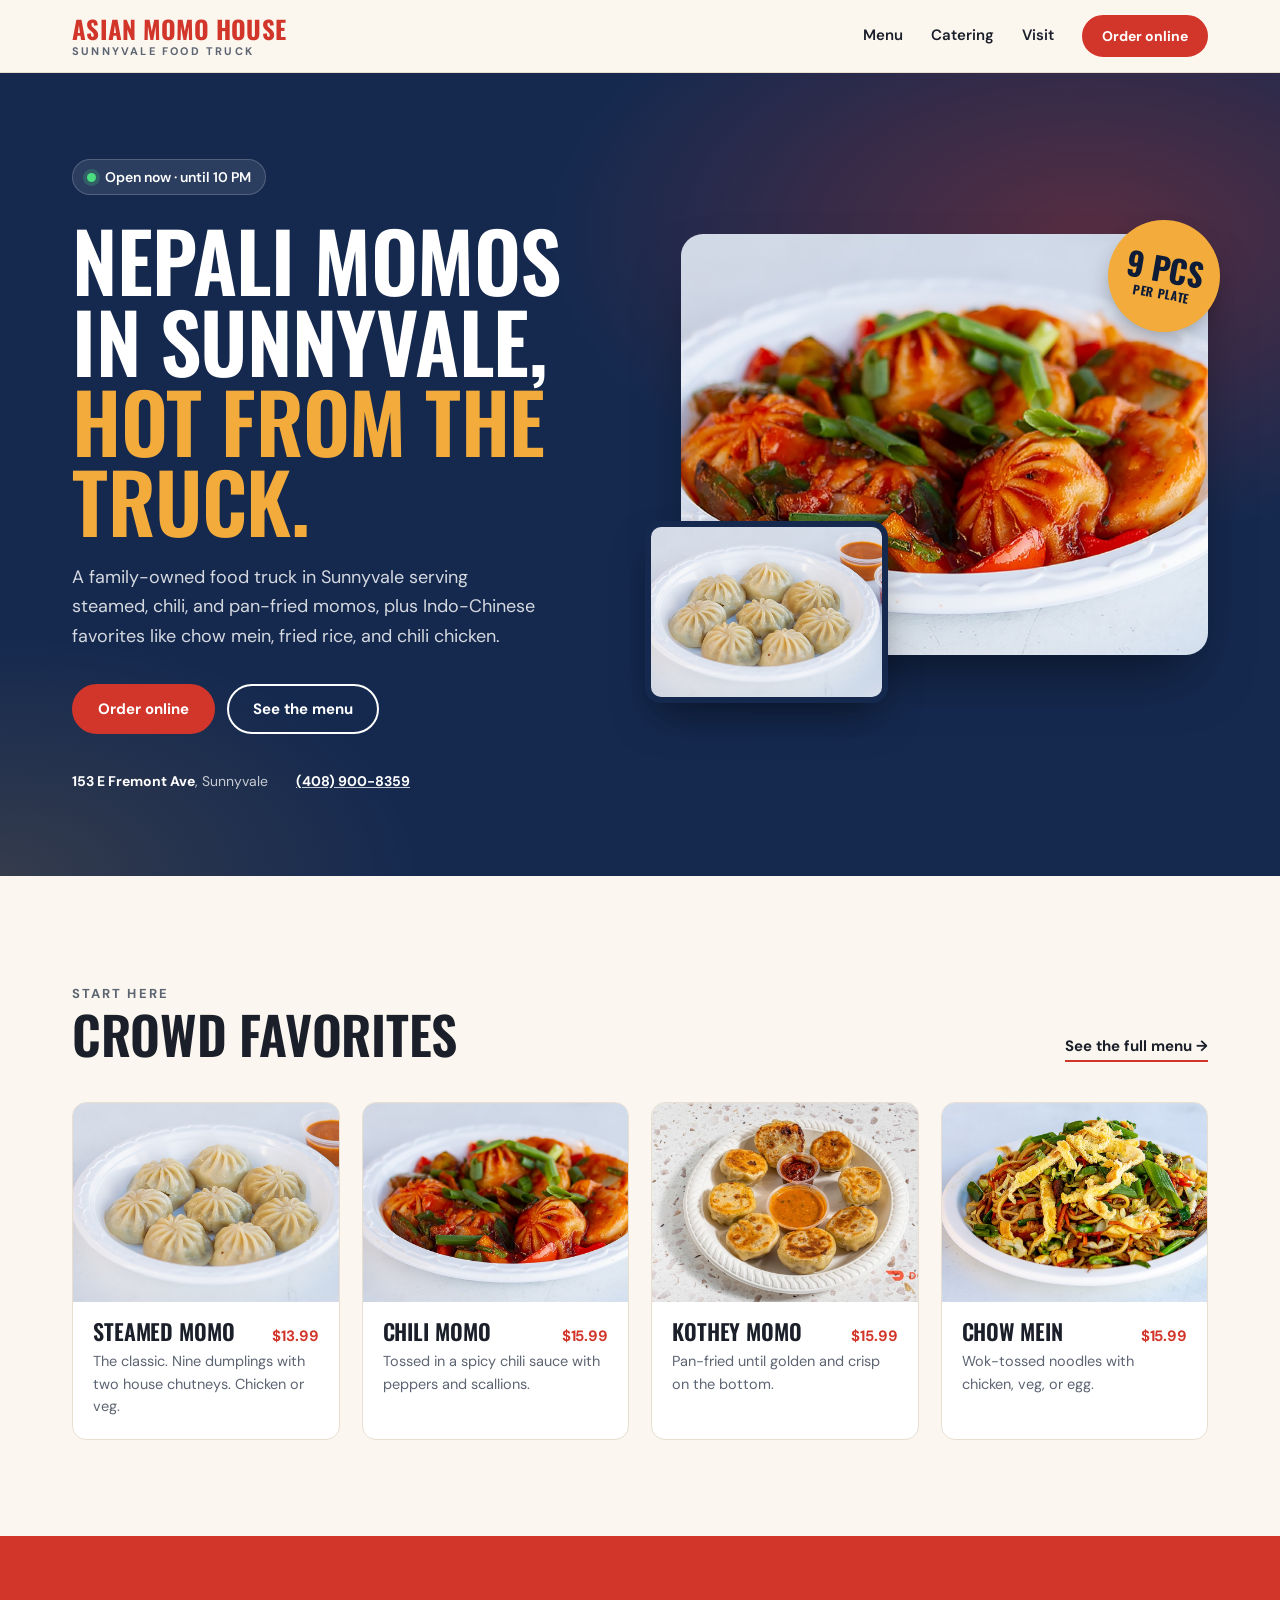
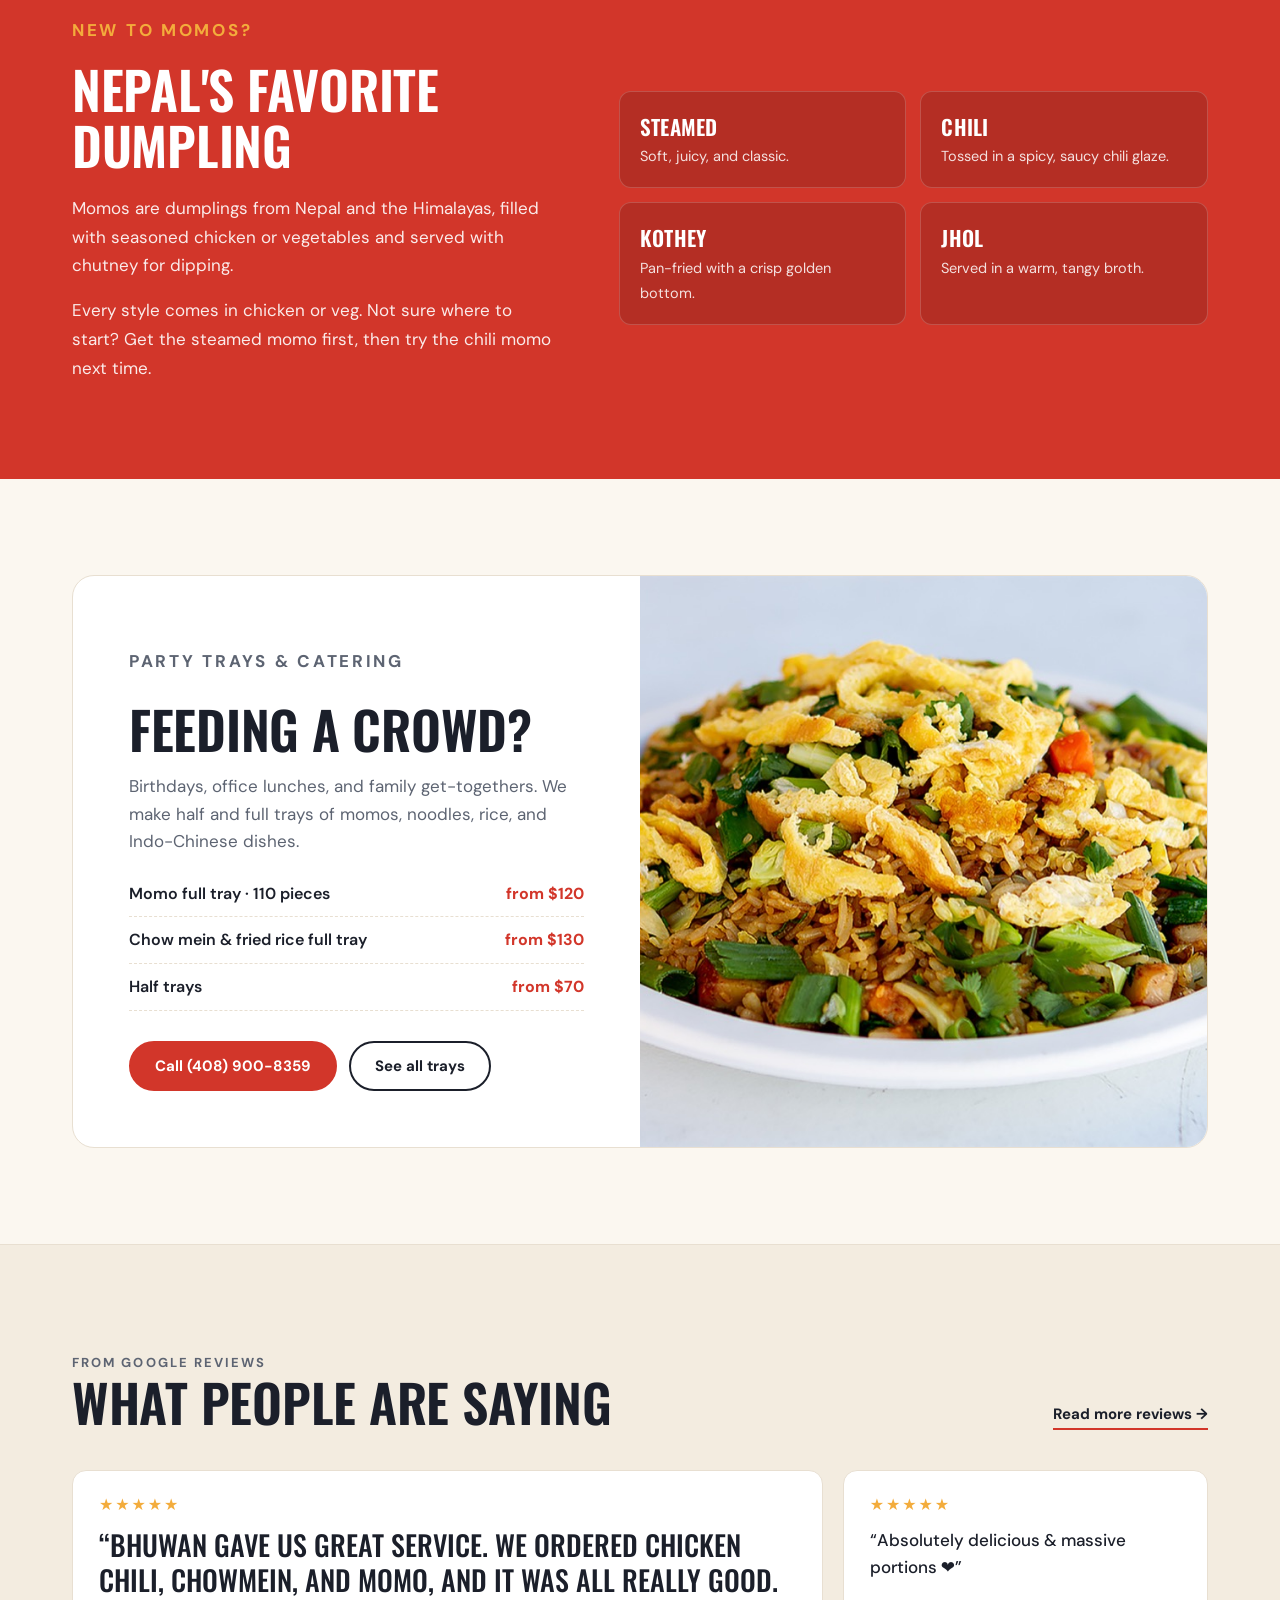
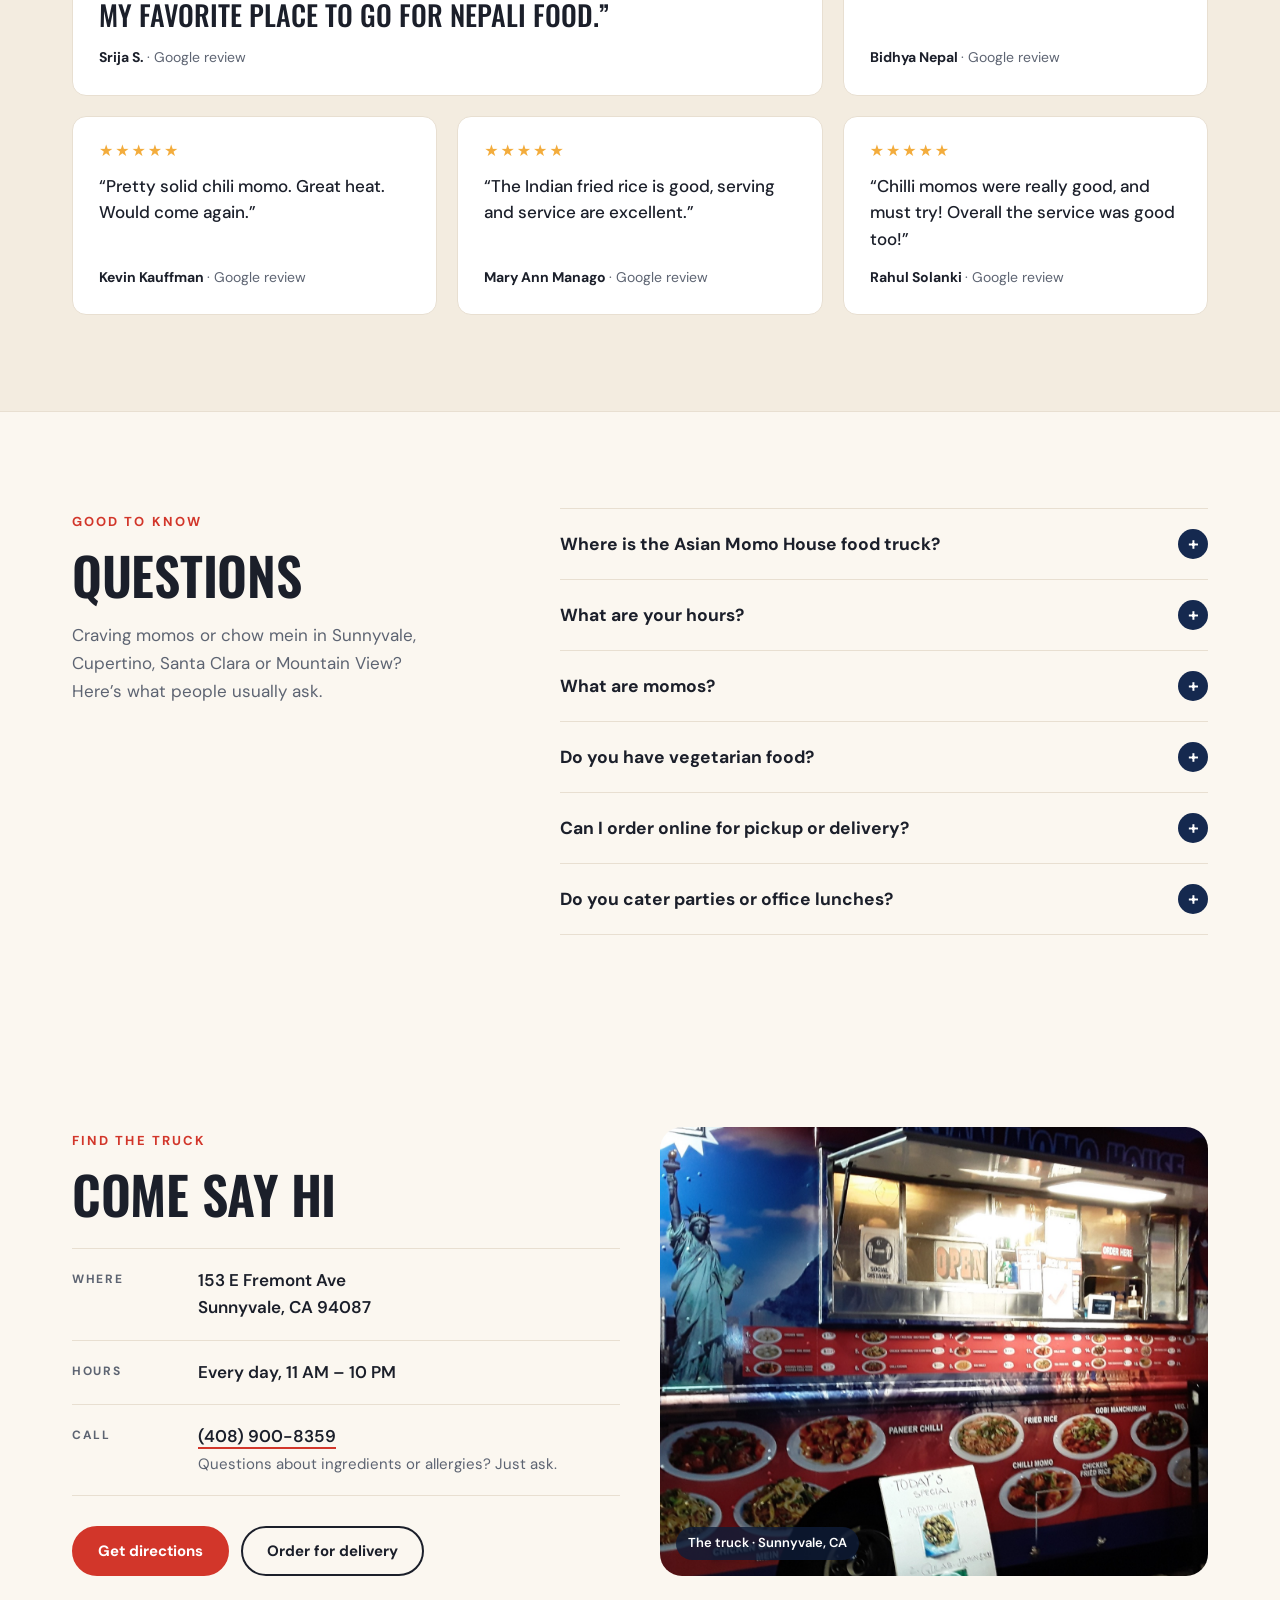
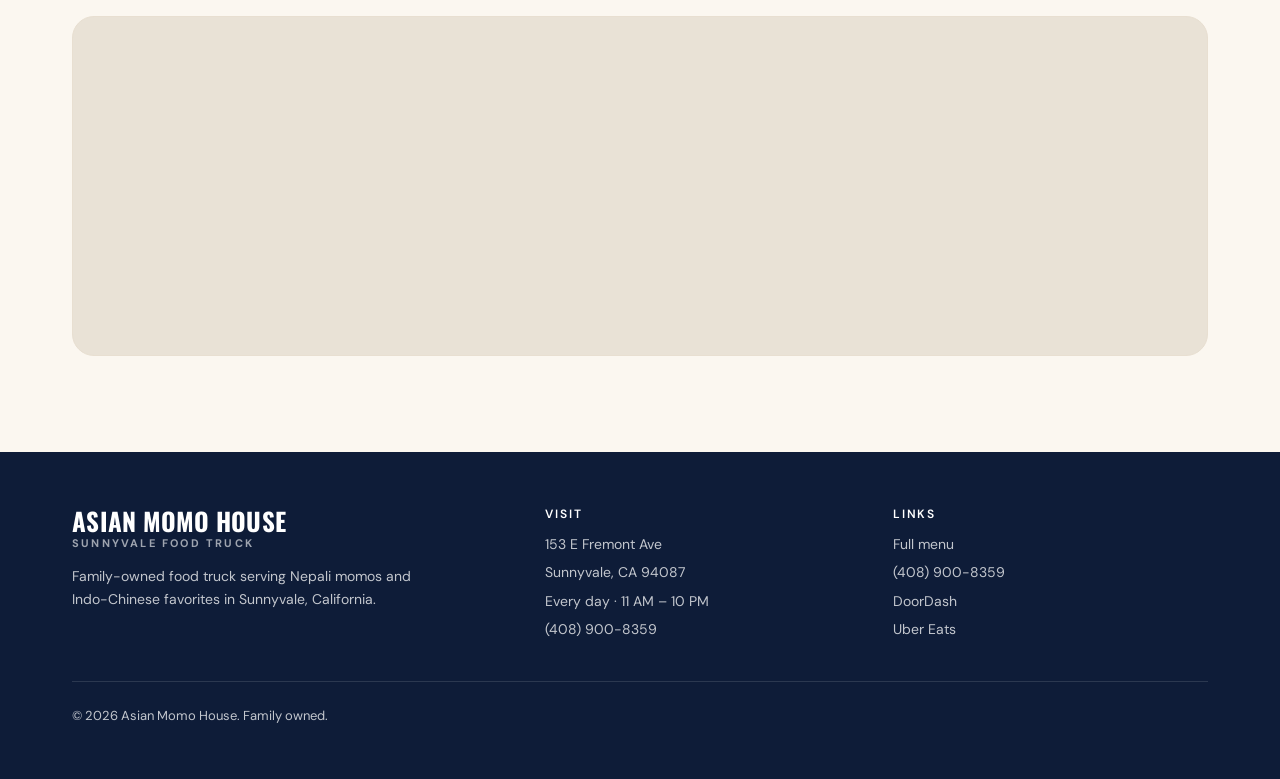
==== commit 340e46b7: "Improve local search: business and menu data, FAQ, sitemap Add Restaurant, Menu (49 items), FAQ and " ====
--- a/index.html
+++ b/index.html
@@ -3,24 +3,28 @@
 <head>
 <meta charset="utf-8">
 <meta name="viewport" content="width=device-width, initial-scale=1">
-<title>Asian Momo House | Nepali Momos &amp; Indo-Chinese Food Truck in Sunnyvale</title>
-<meta name="description" content="Family-owned food truck in Sunnyvale serving Nepali momos, chow mein, fried rice, and Indo-Chinese favorites. Open daily 11 AM–10 PM at 153 E Fremont Ave. Order on DoorDash or Uber Eats.">
+<title>Asian Momo House | Momos, Chow Mein &amp; Nepali Food in Sunnyvale, CA</title>
+<meta name="description" content="Family-owned Nepali food truck in Sunnyvale serving momos, chow mein, fried rice and Indo-Chinese dishes like chili chicken. Open daily 11 AM–10 PM at 153 E Fremont Ave. Order on DoorDash or Uber Eats.">
 <meta name="theme-color" content="#15294f">
-<link rel="canonical" href="https://eakraj10.github.io/">
+<meta name="robots" content="index, follow, max-image-preview:large">
+<meta property="og:locale" content="en_US">
+<link rel="canonical" href="https://asianmomohousetruck.com/">
 <link rel="icon" href="/favicon.svg" type="image/svg+xml">
 <link rel="apple-touch-icon" href="/apple-touch-icon.png">
 <meta property="og:type" content="website">
 <meta property="og:site_name" content="Asian Momo House">
-<meta property="og:title" content="Asian Momo House | Nepali Momos &amp; Indo-Chinese Food Truck in Sunnyvale">
-<meta property="og:description" content="Family-owned food truck in Sunnyvale serving Nepali momos, chow mein, fried rice, and Indo-Chinese favorites. Open daily 11 AM–10 PM at 153 E Fremont Ave. Order on DoorDash or Uber Eats.">
-<meta property="og:url" content="https://eakraj10.github.io/">
-<meta property="og:image" content="https://eakraj10.github.io/assets/food/chili-momo.jpg">
+<meta property="og:title" content="Asian Momo House | Momos, Chow Mein &amp; Nepali Food in Sunnyvale, CA">
+<meta property="og:description" content="Family-owned Nepali food truck in Sunnyvale serving momos, chow mein, fried rice and Indo-Chinese dishes like chili chicken. Open daily 11 AM–10 PM at 153 E Fremont Ave. Order on DoorDash or Uber Eats.">
+<meta property="og:url" content="https://asianmomohousetruck.com/">
+<meta property="og:image" content="https://asianmomohousetruck.com/assets/food/chili-momo.jpg">
+<meta property="og:image:alt" content="A plate of chili momos with red peppers and green onions">
 <meta name="twitter:card" content="summary_large_image">
 <link rel="preconnect" href="https://fonts.googleapis.com">
 <link rel="preconnect" href="https://fonts.gstatic.com" crossorigin>
 <link rel="stylesheet" href="https://fonts.googleapis.com/css2?family=DM+Sans:opsz,wght@9..40,400;9..40,500;9..40,600;9..40,700&family=Oswald:wght@500;600;700&display=swap">
-<link rel="stylesheet" href="/styles.css?v=2">
-<script type="application/ld+json">{"@context": "https://schema.org", "@type": "FoodEstablishment", "name": "Asian Momo House", "url": "https://eakraj10.github.io/", "image": "https://eakraj10.github.io/assets/food/chili-momo.jpg", "telephone": "+1-408-900-8359", "servesCuisine": ["Nepalese", "Indo-Chinese"], "priceRange": "$", "address": {"@type": "PostalAddress", "streetAddress": "153 E Fremont Ave", "addressLocality": "Sunnyvale", "addressRegion": "CA", "postalCode": "94087", "addressCountry": "US"}, "hasMenu": "https://eakraj10.github.io/menu/", "openingHoursSpecification": {"@type": "OpeningHoursSpecification", "dayOfWeek": ["Monday", "Tuesday", "Wednesday", "Thursday", "Friday", "Saturday", "Sunday"], "opens": "11:00", "closes": "22:00"}}</script>
+<link rel="stylesheet" href="/styles.css?v=3">
+<script type="application/ld+json">{"@context": "https://schema.org", "@type": "Restaurant", "@id": "https://asianmomohousetruck.com/#restaurant", "name": "Asian Momo House", "url": "https://asianmomohousetruck.com/", "description": "Family-owned food truck in Sunnyvale serving Nepali momos, chow mein, fried rice and Indo-Chinese food.", "image": ["https://asianmomohousetruck.com/assets/truck.jpg", "https://asianmomohousetruck.com/assets/food/chili-momo.jpg", "https://asianmomohousetruck.com/assets/food/chicken-momo.jpg"], "telephone": "+1-408-900-8359", "servesCuisine": ["Nepalese", "Indo-Chinese", "Himalayan", "Momos"], "priceRange": "$", "address": {"@type": "PostalAddress", "streetAddress": "153 E Fremont Ave", "addressLocality": "Sunnyvale", "addressRegion": "CA", "postalCode": "94087", "addressCountry": "US"}, "hasMap": "https://maps.google.com/?cid=3130326581011379925", "areaServed": [{"@type": "City", "name": "Sunnyvale"}, {"@type": "City", "name": "Cupertino"}, {"@type": "City", "name": "Santa Clara"}, {"@type": "City", "name": "Mountain View"}, {"@type": "City", "name": "San Jose"}], "openingHoursSpecification": {"@type": "OpeningHoursSpecification", "dayOfWeek": ["Monday", "Tuesday", "Wednesday", "Thursday", "Friday", "Saturday", "Sunday"], "opens": "11:00", "closes": "22:00"}, "acceptsReservations": false, "hasMenu": "https://asianmomohousetruck.com/menu/", "sameAs": ["https://www.yelp.com/biz/asian-momo-house-sunnyvale-6", "https://www.facebook.com/Asian-momo-house-438046136929981", "https://maps.google.com/?cid=3130326581011379925"], "potentialAction": [{"@type": "OrderAction", "target": "https://www.doordash.com/en/store/asian-momo-house-sunnyvale-678480/"}, {"@type": "OrderAction", "target": "https://www.ubereats.com/store/asian-momo-house/AxZU5n6cRjyCv6NvXXw7lw"}]}</script>
+<script type="application/ld+json">{"@context": "https://schema.org", "@type": "FAQPage", "mainEntity": [{"@type": "Question", "name": "Where is the Asian Momo House food truck?", "acceptedAnswer": {"@type": "Answer", "text": "We park at 153 E Fremont Ave in Sunnyvale, CA 94087, a short drive from Cupertino, Santa Clara and Mountain View."}}, {"@type": "Question", "name": "What are your hours?", "acceptedAnswer": {"@type": "Answer", "text": "We’re open every day, 11 AM to 10 PM."}}, {"@type": "Question", "name": "What are momos?", "acceptedAnswer": {"@type": "Answer", "text": "Momos are Nepali dumplings from the Himalayas, filled with seasoned chicken or vegetables and served with chutney. We make them steamed, chili, kothey (pan-fried), fried and jhol (in a warm, tangy broth). A plate is nine pieces."}}, {"@type": "Question", "name": "Do you have vegetarian food?", "acceptedAnswer": {"@type": "Answer", "text": "Yes. Every momo style comes in veg, and we also make veg and schezwan chow mein, veg fried rice, paneer chili, gobi manchurian and veg manchurian."}}, {"@type": "Question", "name": "Can I order online for pickup or delivery?", "acceptedAnswer": {"@type": "Answer", "text": "Yes. Order on DoorDash or Uber Eats, or call the truck at (408) 900-8359."}}, {"@type": "Question", "name": "Do you cater parties or office lunches?", "acceptedAnswer": {"@type": "Answer", "text": "Yes. We make half and full party trays of momos, chow mein, fried rice and Indo-Chinese dishes. A full momo tray is 110 pieces. Call (408) 900-8359 to order."}}]}</script>
 </head>
 <body>
 <a class="skip-link" href="#main">Skip to content</a>
@@ -40,7 +44,7 @@
     <div class="shell hero-inner">
       <div>
         <p class="status" data-status><span class="status-dot" aria-hidden="true"></span><span data-status-text>Open daily 11 AM – 10 PM</span></p>
-        <h1 id="hero-title">Nepali momos, <span>hot from the truck.</span></h1>
+        <h1 id="hero-title">Nepali momos in Sunnyvale, <span>hot from the truck.</span></h1>
         <p class="hero-lede">A family-owned food truck in Sunnyvale serving steamed, chili, and pan-fried momos, plus Indo-Chinese favorites like chow mein, fried rice, and chili chicken.</p>
         <div class="actions">
           <button class="button" type="button" data-order aria-haspopup="dialog">Order online</button>
@@ -141,6 +145,13 @@
     </div>
   </section>
 
+  <section class="section faq" id="faq" aria-labelledby="faq-title">
+    <div class="shell faq-inner">
+      <div><p class="eyebrow">Good to know</p><h2 id="faq-title">Questions</h2><p class="faq-lede">Craving momos or chow mein in Sunnyvale, Cupertino, Santa Clara or Mountain View? Here’s what people usually ask.</p></div>
+      <div class="faq-list"><details class="faq-item"><summary>Where is the Asian Momo House food truck?</summary><p>We park at 153 E Fremont Ave in Sunnyvale, CA 94087, a short drive from Cupertino, Santa Clara and Mountain View.</p></details><details class="faq-item"><summary>What are your hours?</summary><p>We’re open every day, 11 AM to 10 PM.</p></details><details class="faq-item"><summary>What are momos?</summary><p>Momos are Nepali dumplings from the Himalayas, filled with seasoned chicken or vegetables and served with chutney. We make them steamed, chili, kothey (pan-fried), fried and jhol (in a warm, tangy broth). A plate is nine pieces.</p></details><details class="faq-item"><summary>Do you have vegetarian food?</summary><p>Yes. Every momo style comes in veg, and we also make veg and schezwan chow mein, veg fried rice, paneer chili, gobi manchurian and veg manchurian.</p></details><details class="faq-item"><summary>Can I order online for pickup or delivery?</summary><p>Yes. Order on DoorDash or Uber Eats, or call the truck at (408) 900-8359.</p></details><details class="faq-item"><summary>Do you cater parties or office lunches?</summary><p>Yes. We make half and full party trays of momos, chow mein, fried rice and Indo-Chinese dishes. A full momo tray is 110 pieces. Call (408) 900-8359 to order.</p></details></div>
+    </div>
+  </section>
+
   <section class="section visit" id="visit" aria-labelledby="visit-title">
     <div class="shell">
       <div class="visit-grid">
@@ -172,7 +183,7 @@
       </div>
       <div>
         <h3>Visit</h3>
-        <ul><li>153 E Fremont Ave</li><li>Sunnyvale, CA 94087</li><li>Every day · 11 AM – 10 PM</li></ul>
+        <ul><li>153 E Fremont Ave</li><li>Sunnyvale, CA 94087</li><li>Every day · 11 AM – 10 PM</li><li><a href="tel:+14089008359">(408) 900-8359</a></li></ul>
       </div>
       <div>
         <h3>Links</h3>
--- a/styles.css
+++ b/styles.css
@@ -256,3 +256,17 @@
   .footer-inner{grid-template-columns:1fr}
 }
 @media (prefers-reduced-motion:reduce){*{transition:none !important;scroll-behavior:auto !important}}
+
+/* FAQ */
+.faq-inner{display:grid;grid-template-columns:.8fr 1.2fr;gap:56px;align-items:start}
+.faq-lede{color:var(--muted);font-size:17px;line-height:1.65;margin:18px 0 0;max-width:380px}
+.faq-list{border-top:1px solid var(--line)}
+.faq-item{border-bottom:1px solid var(--line)}
+.faq-item summary{list-style:none;cursor:pointer;display:flex;justify-content:space-between;align-items:center;gap:20px;padding:20px 0;font-weight:700;font-size:17.5px;line-height:1.4}
+.faq-item summary::-webkit-details-marker{display:none}
+.faq-item summary::after{content:"+";flex:none;display:grid;place-items:center;width:30px;height:30px;border-radius:50%;background:var(--navy);color:#fff;font-size:19px;font-weight:600;transition:transform .2s}
+.faq-item[open] summary::after{transform:rotate(45deg);background:var(--chili)}
+.faq-item p{margin:-4px 0 22px;color:var(--muted);font-size:16px;line-height:1.7;max-width:620px}
+.menu-hero .menu-kicker{font-weight:600;letter-spacing:.02em;color:var(--marigold);margin:10px 0 0;font-size:15px}
+@media (max-width:1000px){.faq-inner{grid-template-columns:1fr;gap:28px}}
+@media (max-width:720px){.faq-item summary{font-size:16.5px;padding:18px 0}}
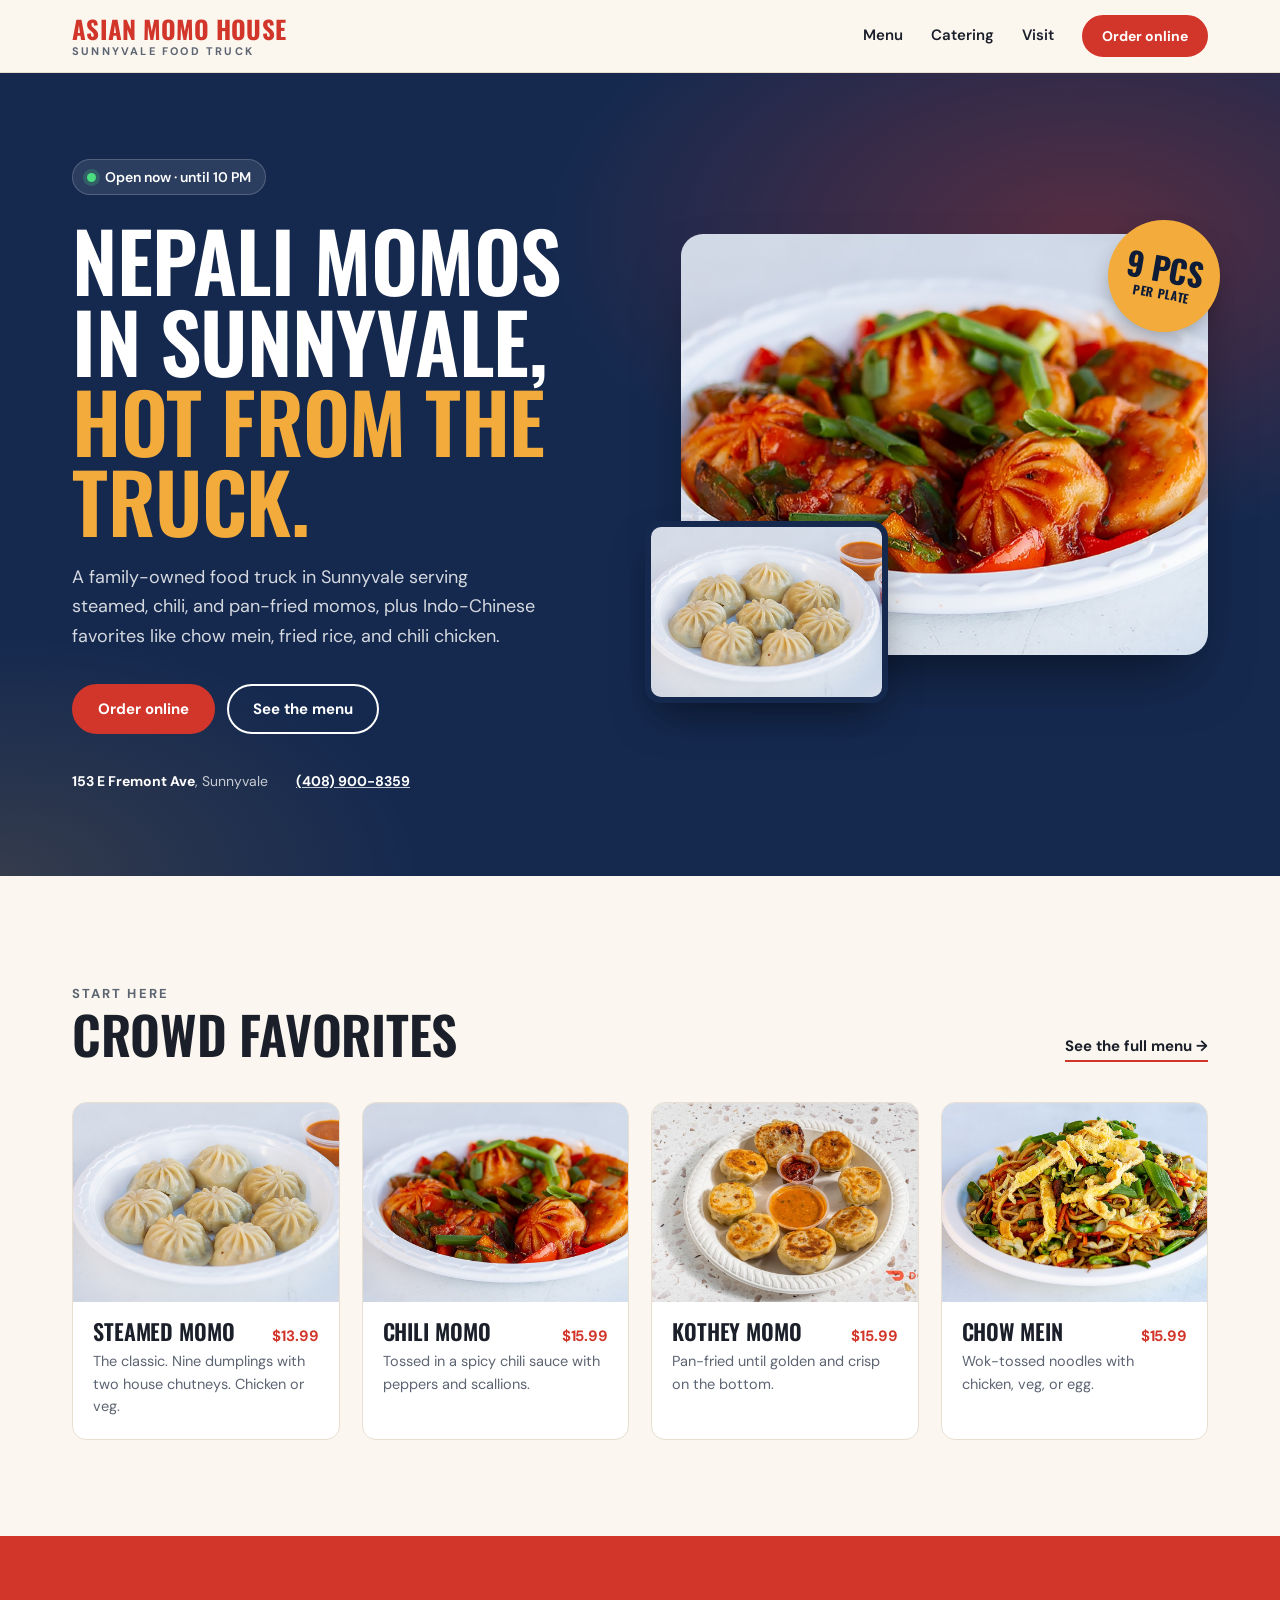
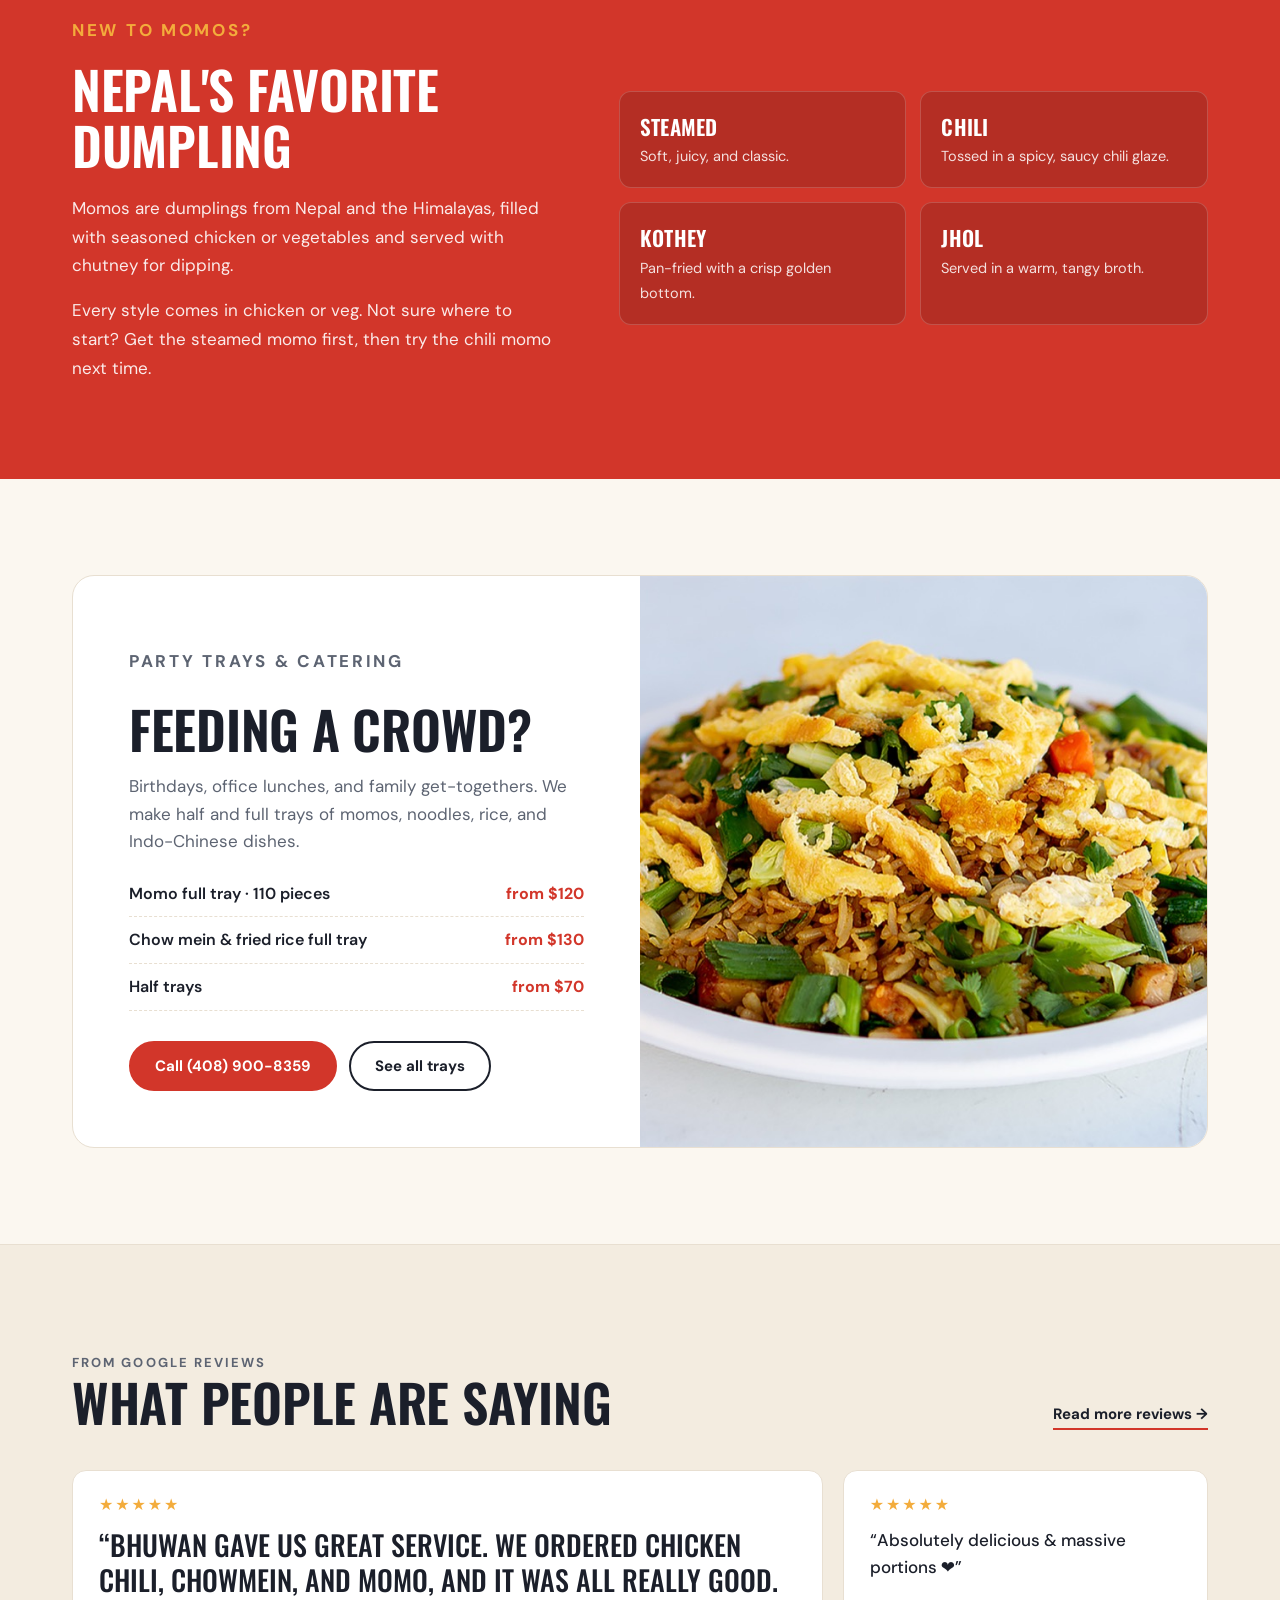
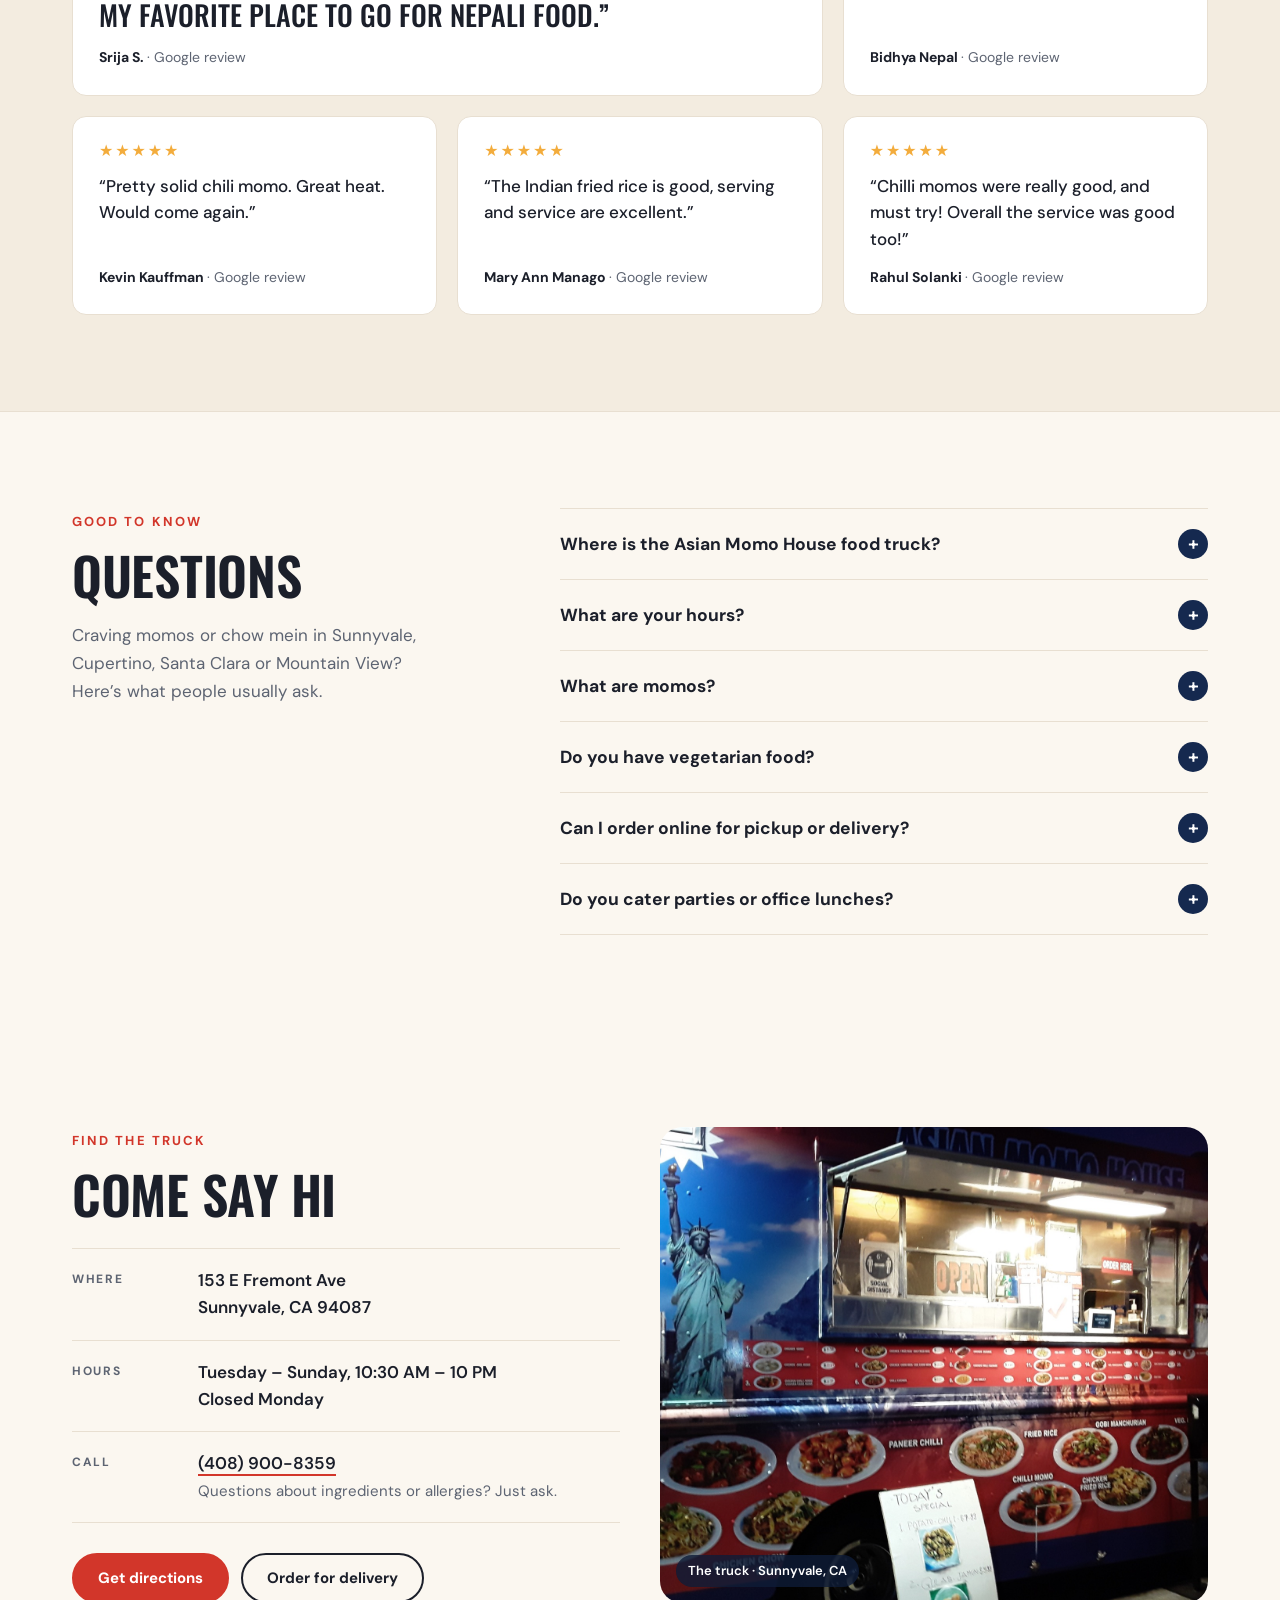
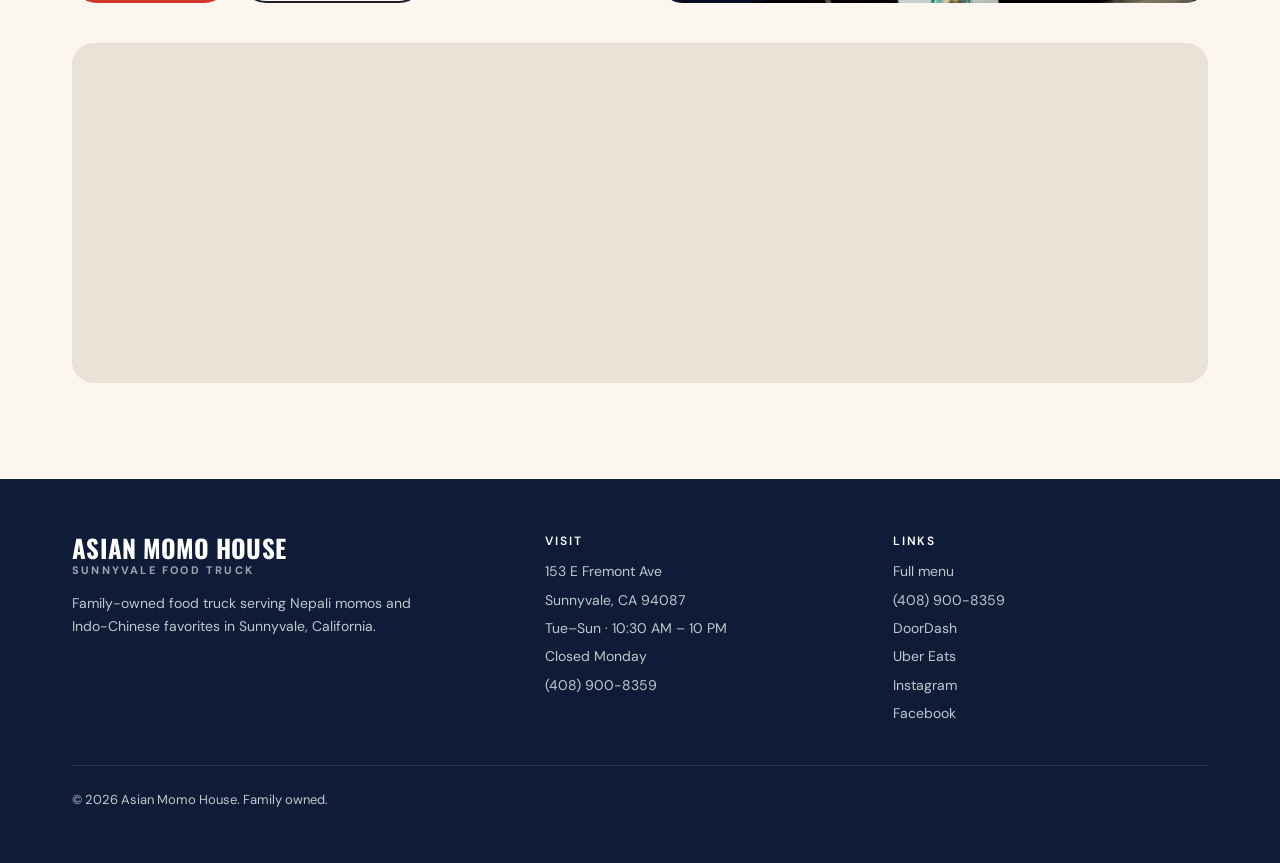
==== commit 25f7cf19: "Match Google profile: Tue-Sun 10:30-10 hours, closed Monday Update visible hours, FAQ, structured da" ====
--- a/index.html
+++ b/index.html
@@ -4,7 +4,7 @@
 <meta charset="utf-8">
 <meta name="viewport" content="width=device-width, initial-scale=1">
 <title>Asian Momo House | Momos, Chow Mein &amp; Nepali Food in Sunnyvale, CA</title>
-<meta name="description" content="Family-owned Nepali food truck in Sunnyvale serving momos, chow mein, fried rice and Indo-Chinese dishes like chili chicken. Open daily 11 AM–10 PM at 153 E Fremont Ave. Order on DoorDash or Uber Eats.">
+<meta name="description" content="Family-owned Nepali food truck in Sunnyvale serving momos, chow mein, fried rice and Indo-Chinese dishes like chili chicken. Open Tue–Sun 10:30 AM–10 PM at 153 E Fremont Ave. Order on DoorDash or Uber Eats.">
 <meta name="theme-color" content="#15294f">
 <meta name="robots" content="index, follow, max-image-preview:large">
 <meta property="og:locale" content="en_US">
@@ -14,7 +14,7 @@
 <meta property="og:type" content="website">
 <meta property="og:site_name" content="Asian Momo House">
 <meta property="og:title" content="Asian Momo House | Momos, Chow Mein &amp; Nepali Food in Sunnyvale, CA">
-<meta property="og:description" content="Family-owned Nepali food truck in Sunnyvale serving momos, chow mein, fried rice and Indo-Chinese dishes like chili chicken. Open daily 11 AM–10 PM at 153 E Fremont Ave. Order on DoorDash or Uber Eats.">
+<meta property="og:description" content="Family-owned Nepali food truck in Sunnyvale serving momos, chow mein, fried rice and Indo-Chinese dishes like chili chicken. Open Tue–Sun 10:30 AM–10 PM at 153 E Fremont Ave. Order on DoorDash or Uber Eats.">
 <meta property="og:url" content="https://asianmomohousetruck.com/">
 <meta property="og:image" content="https://asianmomohousetruck.com/assets/food/chili-momo.jpg">
 <meta property="og:image:alt" content="A plate of chili momos with red peppers and green onions">
@@ -23,8 +23,8 @@
 <link rel="preconnect" href="https://fonts.gstatic.com" crossorigin>
 <link rel="stylesheet" href="https://fonts.googleapis.com/css2?family=DM+Sans:opsz,wght@9..40,400;9..40,500;9..40,600;9..40,700&family=Oswald:wght@500;600;700&display=swap">
 <link rel="stylesheet" href="/styles.css?v=3">
-<script type="application/ld+json">{"@context": "https://schema.org", "@type": "Restaurant", "@id": "https://asianmomohousetruck.com/#restaurant", "name": "Asian Momo House", "url": "https://asianmomohousetruck.com/", "description": "Family-owned food truck in Sunnyvale serving Nepali momos, chow mein, fried rice and Indo-Chinese food.", "image": ["https://asianmomohousetruck.com/assets/truck.jpg", "https://asianmomohousetruck.com/assets/food/chili-momo.jpg", "https://asianmomohousetruck.com/assets/food/chicken-momo.jpg"], "telephone": "+1-408-900-8359", "servesCuisine": ["Nepalese", "Indo-Chinese", "Himalayan", "Momos"], "priceRange": "$", "address": {"@type": "PostalAddress", "streetAddress": "153 E Fremont Ave", "addressLocality": "Sunnyvale", "addressRegion": "CA", "postalCode": "94087", "addressCountry": "US"}, "hasMap": "https://maps.google.com/?cid=3130326581011379925", "areaServed": [{"@type": "City", "name": "Sunnyvale"}, {"@type": "City", "name": "Cupertino"}, {"@type": "City", "name": "Santa Clara"}, {"@type": "City", "name": "Mountain View"}, {"@type": "City", "name": "San Jose"}], "openingHoursSpecification": {"@type": "OpeningHoursSpecification", "dayOfWeek": ["Monday", "Tuesday", "Wednesday", "Thursday", "Friday", "Saturday", "Sunday"], "opens": "11:00", "closes": "22:00"}, "acceptsReservations": false, "hasMenu": "https://asianmomohousetruck.com/menu/", "sameAs": ["https://www.yelp.com/biz/asian-momo-house-sunnyvale-6", "https://www.facebook.com/Asian-momo-house-438046136929981", "https://maps.google.com/?cid=3130326581011379925"], "potentialAction": [{"@type": "OrderAction", "target": "https://www.doordash.com/en/store/asian-momo-house-sunnyvale-678480/"}, {"@type": "OrderAction", "target": "https://www.ubereats.com/store/asian-momo-house/AxZU5n6cRjyCv6NvXXw7lw"}]}</script>
-<script type="application/ld+json">{"@context": "https://schema.org", "@type": "FAQPage", "mainEntity": [{"@type": "Question", "name": "Where is the Asian Momo House food truck?", "acceptedAnswer": {"@type": "Answer", "text": "We park at 153 E Fremont Ave in Sunnyvale, CA 94087, a short drive from Cupertino, Santa Clara and Mountain View."}}, {"@type": "Question", "name": "What are your hours?", "acceptedAnswer": {"@type": "Answer", "text": "We’re open every day, 11 AM to 10 PM."}}, {"@type": "Question", "name": "What are momos?", "acceptedAnswer": {"@type": "Answer", "text": "Momos are Nepali dumplings from the Himalayas, filled with seasoned chicken or vegetables and served with chutney. We make them steamed, chili, kothey (pan-fried), fried and jhol (in a warm, tangy broth). A plate is nine pieces."}}, {"@type": "Question", "name": "Do you have vegetarian food?", "acceptedAnswer": {"@type": "Answer", "text": "Yes. Every momo style comes in veg, and we also make veg and schezwan chow mein, veg fried rice, paneer chili, gobi manchurian and veg manchurian."}}, {"@type": "Question", "name": "Can I order online for pickup or delivery?", "acceptedAnswer": {"@type": "Answer", "text": "Yes. Order on DoorDash or Uber Eats, or call the truck at (408) 900-8359."}}, {"@type": "Question", "name": "Do you cater parties or office lunches?", "acceptedAnswer": {"@type": "Answer", "text": "Yes. We make half and full party trays of momos, chow mein, fried rice and Indo-Chinese dishes. A full momo tray is 110 pieces. Call (408) 900-8359 to order."}}]}</script>
+<script type="application/ld+json">{"@context": "https://schema.org", "@type": "Restaurant", "@id": "https://asianmomohousetruck.com/#restaurant", "name": "Asian Momo House", "url": "https://asianmomohousetruck.com/", "description": "Family-owned food truck in Sunnyvale serving Nepali momos, chow mein, fried rice and Indo-Chinese food.", "image": ["https://asianmomohousetruck.com/assets/truck.jpg", "https://asianmomohousetruck.com/assets/food/chili-momo.jpg", "https://asianmomohousetruck.com/assets/food/chicken-momo.jpg"], "telephone": "+1-408-900-8359", "servesCuisine": ["Nepalese", "Indo-Chinese", "Himalayan", "Momos"], "priceRange": "$", "address": {"@type": "PostalAddress", "streetAddress": "153 E Fremont Ave", "addressLocality": "Sunnyvale", "addressRegion": "CA", "postalCode": "94087", "addressCountry": "US"}, "hasMap": "https://maps.google.com/?cid=3130326581011379925", "areaServed": [{"@type": "City", "name": "Sunnyvale"}, {"@type": "City", "name": "Cupertino"}, {"@type": "City", "name": "Santa Clara"}, {"@type": "City", "name": "Mountain View"}, {"@type": "City", "name": "San Jose"}], "openingHoursSpecification": {"@type": "OpeningHoursSpecification", "dayOfWeek": ["Tuesday", "Wednesday", "Thursday", "Friday", "Saturday", "Sunday"], "opens": "10:30", "closes": "22:00"}, "acceptsReservations": false, "hasMenu": "https://asianmomohousetruck.com/menu/", "sameAs": ["https://www.yelp.com/biz/asian-momo-house-sunnyvale-6", "https://www.instagram.com/asianmomohouse/", "https://www.facebook.com/people/Asian-Momo-House/61553813893345/", "https://maps.google.com/?cid=3130326581011379925"], "potentialAction": [{"@type": "OrderAction", "target": "https://www.doordash.com/en/store/asian-momo-house-sunnyvale-678480/"}, {"@type": "OrderAction", "target": "https://www.ubereats.com/store/asian-momo-house/AxZU5n6cRjyCv6NvXXw7lw"}]}</script>
+<script type="application/ld+json">{"@context": "https://schema.org", "@type": "FAQPage", "mainEntity": [{"@type": "Question", "name": "Where is the Asian Momo House food truck?", "acceptedAnswer": {"@type": "Answer", "text": "We park at 153 E Fremont Ave in Sunnyvale, CA 94087, a short drive from Cupertino, Santa Clara and Mountain View."}}, {"@type": "Question", "name": "What are your hours?", "acceptedAnswer": {"@type": "Answer", "text": "We’re open Tuesday to Sunday, 10:30 AM to 10 PM. We’re closed on Mondays."}}, {"@type": "Question", "name": "What are momos?", "acceptedAnswer": {"@type": "Answer", "text": "Momos are Nepali dumplings from the Himalayas, filled with seasoned chicken or vegetables and served with chutney. We make them steamed, chili, kothey (pan-fried), fried and jhol (in a warm, tangy broth). A plate is nine pieces."}}, {"@type": "Question", "name": "Do you have vegetarian food?", "acceptedAnswer": {"@type": "Answer", "text": "Yes. Every momo style comes in veg, and we also make veg and schezwan chow mein, veg fried rice, paneer chili, gobi manchurian and veg manchurian."}}, {"@type": "Question", "name": "Can I order online for pickup or delivery?", "acceptedAnswer": {"@type": "Answer", "text": "Yes. Order on DoorDash or Uber Eats, or call the truck at (408) 900-8359."}}, {"@type": "Question", "name": "Do you cater parties or office lunches?", "acceptedAnswer": {"@type": "Answer", "text": "Yes. We make half and full party trays of momos, chow mein, fried rice and Indo-Chinese dishes. A full momo tray is 110 pieces. Call (408) 900-8359 to order."}}]}</script>
 </head>
 <body>
 <a class="skip-link" href="#main">Skip to content</a>
@@ -43,7 +43,7 @@
   <section class="hero" aria-labelledby="hero-title">
     <div class="shell hero-inner">
       <div>
-        <p class="status" data-status><span class="status-dot" aria-hidden="true"></span><span data-status-text>Open daily 11 AM – 10 PM</span></p>
+        <p class="status" data-status><span class="status-dot" aria-hidden="true"></span><span data-status-text>Open Tue–Sun 10:30 AM – 10 PM</span></p>
         <h1 id="hero-title">Nepali momos in Sunnyvale, <span>hot from the truck.</span></h1>
         <p class="hero-lede">A family-owned food truck in Sunnyvale serving steamed, chili, and pan-fried momos, plus Indo-Chinese favorites like chow mein, fried rice, and chili chicken.</p>
         <div class="actions">
@@ -148,7 +148,7 @@
   <section class="section faq" id="faq" aria-labelledby="faq-title">
     <div class="shell faq-inner">
       <div><p class="eyebrow">Good to know</p><h2 id="faq-title">Questions</h2><p class="faq-lede">Craving momos or chow mein in Sunnyvale, Cupertino, Santa Clara or Mountain View? Here’s what people usually ask.</p></div>
-      <div class="faq-list"><details class="faq-item"><summary>Where is the Asian Momo House food truck?</summary><p>We park at 153 E Fremont Ave in Sunnyvale, CA 94087, a short drive from Cupertino, Santa Clara and Mountain View.</p></details><details class="faq-item"><summary>What are your hours?</summary><p>We’re open every day, 11 AM to 10 PM.</p></details><details class="faq-item"><summary>What are momos?</summary><p>Momos are Nepali dumplings from the Himalayas, filled with seasoned chicken or vegetables and served with chutney. We make them steamed, chili, kothey (pan-fried), fried and jhol (in a warm, tangy broth). A plate is nine pieces.</p></details><details class="faq-item"><summary>Do you have vegetarian food?</summary><p>Yes. Every momo style comes in veg, and we also make veg and schezwan chow mein, veg fried rice, paneer chili, gobi manchurian and veg manchurian.</p></details><details class="faq-item"><summary>Can I order online for pickup or delivery?</summary><p>Yes. Order on DoorDash or Uber Eats, or call the truck at (408) 900-8359.</p></details><details class="faq-item"><summary>Do you cater parties or office lunches?</summary><p>Yes. We make half and full party trays of momos, chow mein, fried rice and Indo-Chinese dishes. A full momo tray is 110 pieces. Call (408) 900-8359 to order.</p></details></div>
+      <div class="faq-list"><details class="faq-item"><summary>Where is the Asian Momo House food truck?</summary><p>We park at 153 E Fremont Ave in Sunnyvale, CA 94087, a short drive from Cupertino, Santa Clara and Mountain View.</p></details><details class="faq-item"><summary>What are your hours?</summary><p>We’re open Tuesday to Sunday, 10:30 AM to 10 PM. We’re closed on Mondays.</p></details><details class="faq-item"><summary>What are momos?</summary><p>Momos are Nepali dumplings from the Himalayas, filled with seasoned chicken or vegetables and served with chutney. We make them steamed, chili, kothey (pan-fried), fried and jhol (in a warm, tangy broth). A plate is nine pieces.</p></details><details class="faq-item"><summary>Do you have vegetarian food?</summary><p>Yes. Every momo style comes in veg, and we also make veg and schezwan chow mein, veg fried rice, paneer chili, gobi manchurian and veg manchurian.</p></details><details class="faq-item"><summary>Can I order online for pickup or delivery?</summary><p>Yes. Order on DoorDash or Uber Eats, or call the truck at (408) 900-8359.</p></details><details class="faq-item"><summary>Do you cater parties or office lunches?</summary><p>Yes. We make half and full party trays of momos, chow mein, fried rice and Indo-Chinese dishes. A full momo tray is 110 pieces. Call (408) 900-8359 to order.</p></details></div>
     </div>
   </section>
 
@@ -160,7 +160,7 @@
           <h2 id="visit-title">Come say hi</h2>
           <dl class="info-list">
             <div class="info-row"><dt>Where</dt><dd>153 E Fremont Ave<br>Sunnyvale, CA 94087</dd></div>
-            <div class="info-row"><dt>Hours</dt><dd>Every day, 11 AM – 10 PM</dd></div>
+            <div class="info-row"><dt>Hours</dt><dd>Tuesday – Sunday, 10:30 AM – 10 PM<br>Closed Monday</dd></div>
             <div class="info-row"><dt>Call</dt><dd><a href="tel:+14089008359">(408) 900-8359</a><br><span style="font-weight:400;font-size:15px;color:var(--muted)">Questions about ingredients or allergies? Just ask.</span></dd></div>
           </dl>
           <div class="actions">
@@ -183,11 +183,11 @@
       </div>
       <div>
         <h3>Visit</h3>
-        <ul><li>153 E Fremont Ave</li><li>Sunnyvale, CA 94087</li><li>Every day · 11 AM – 10 PM</li><li><a href="tel:+14089008359">(408) 900-8359</a></li></ul>
+        <ul><li>153 E Fremont Ave</li><li>Sunnyvale, CA 94087</li><li>Tue–Sun · 10:30 AM – 10 PM</li><li>Closed Monday</li><li><a href="tel:+14089008359">(408) 900-8359</a></li></ul>
       </div>
       <div>
         <h3>Links</h3>
-        <ul><li><a href="/menu/">Full menu</a></li><li><a href="tel:+14089008359">(408) 900-8359</a></li><li><a href="https://www.doordash.com/en/store/asian-momo-house-sunnyvale-678480/" target="_blank" rel="noopener">DoorDash</a></li><li><a href="https://www.ubereats.com/store/asian-momo-house/AxZU5n6cRjyCv6NvXXw7lw" target="_blank" rel="noopener">Uber Eats</a></li></ul>
+        <ul><li><a href="/menu/">Full menu</a></li><li><a href="tel:+14089008359">(408) 900-8359</a></li><li><a href="https://www.doordash.com/en/store/asian-momo-house-sunnyvale-678480/" target="_blank" rel="noopener">DoorDash</a></li><li><a href="https://www.ubereats.com/store/asian-momo-house/AxZU5n6cRjyCv6NvXXw7lw" target="_blank" rel="noopener">Uber Eats</a></li><li><a href="https://www.instagram.com/asianmomohouse/" target="_blank" rel="noopener">Instagram</a></li><li><a href="https://www.facebook.com/people/Asian-Momo-House/61553813893345/" target="_blank" rel="noopener">Facebook</a></li></ul>
       </div>
     </div>
     <p class="footer-base">© <span data-year>2026</span> Asian Momo House. Family owned.</p>
@@ -203,6 +203,6 @@
   <a class="provider phone" href="tel:+14089008359">Call the truck · (408) 900-8359 <span aria-hidden="true">→</span></a>
   <p class="modal-note">Prices, delivery area, and hours are set by each app. Links open in a new tab.</p>
 </dialog>
-<script src="/site.js?v=2" defer></script>
+<script src="/site.js?v=3" defer></script>
 </body>
 </html>
